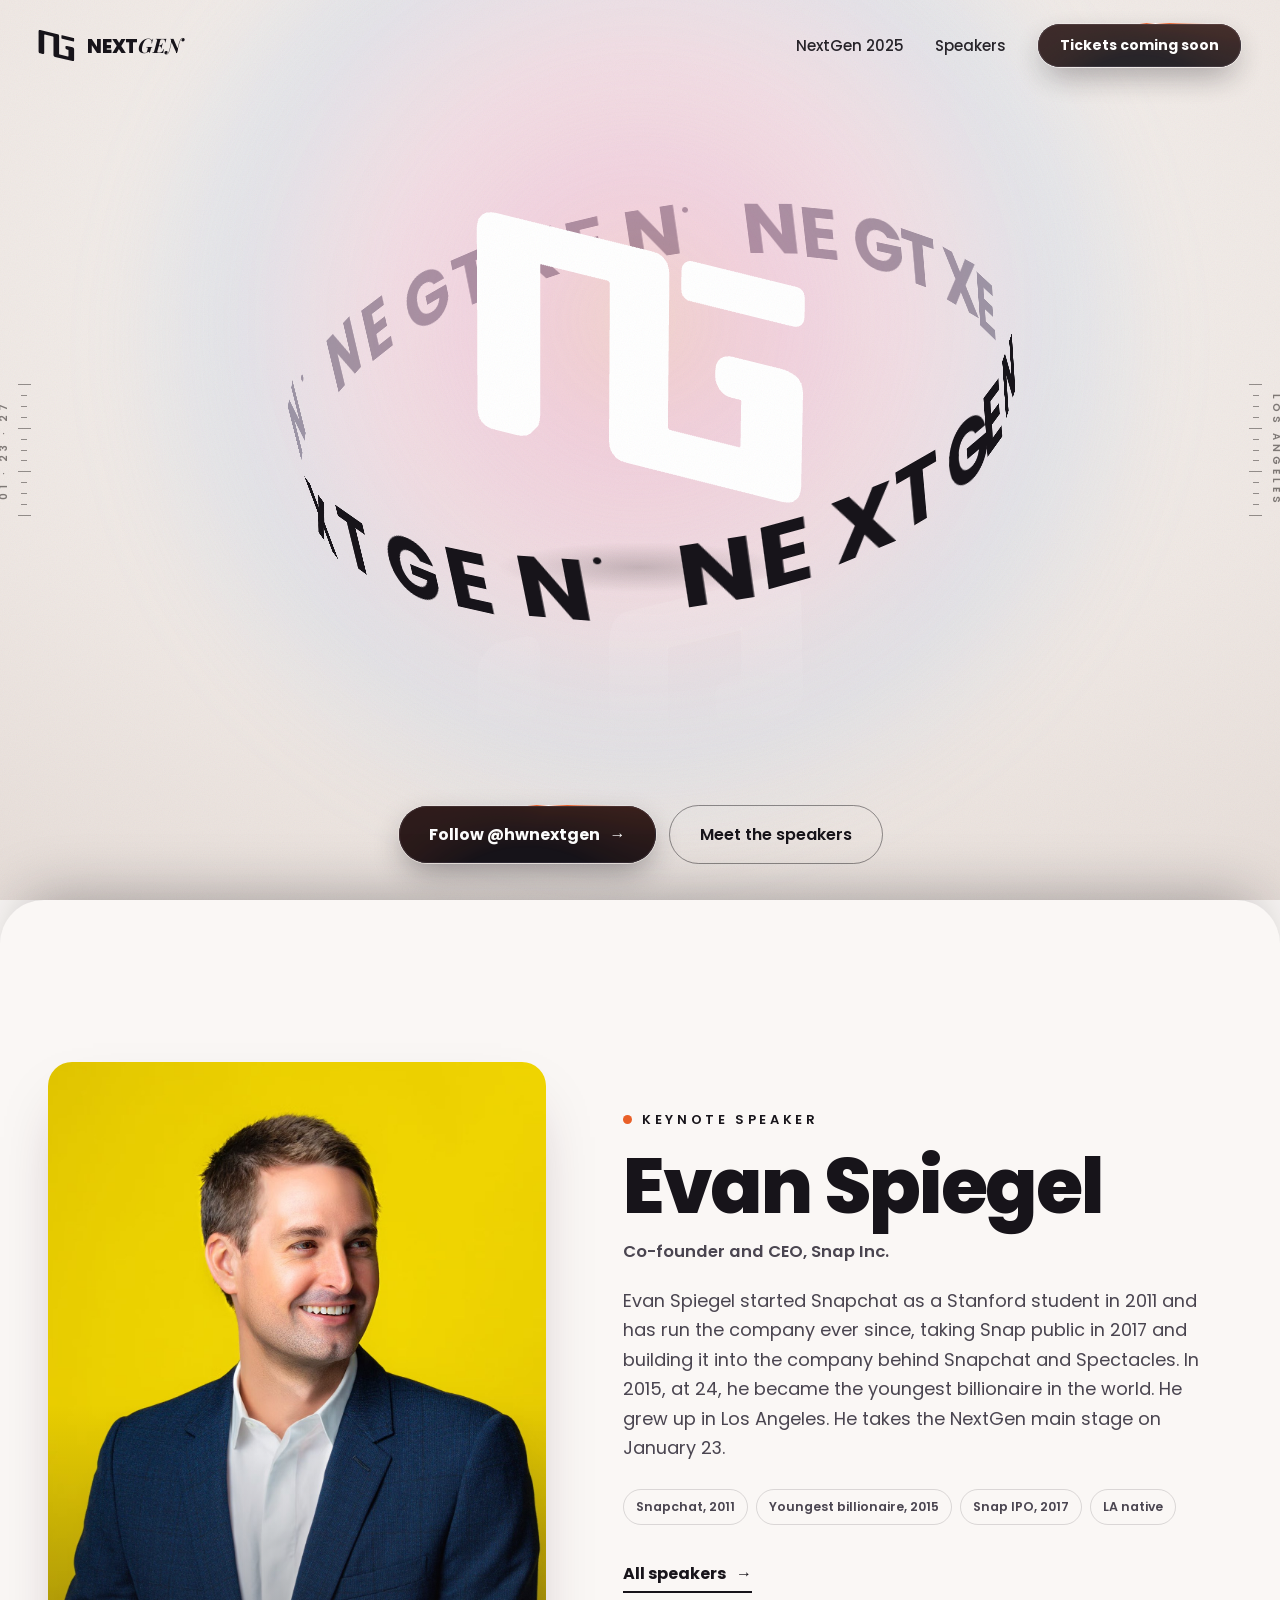
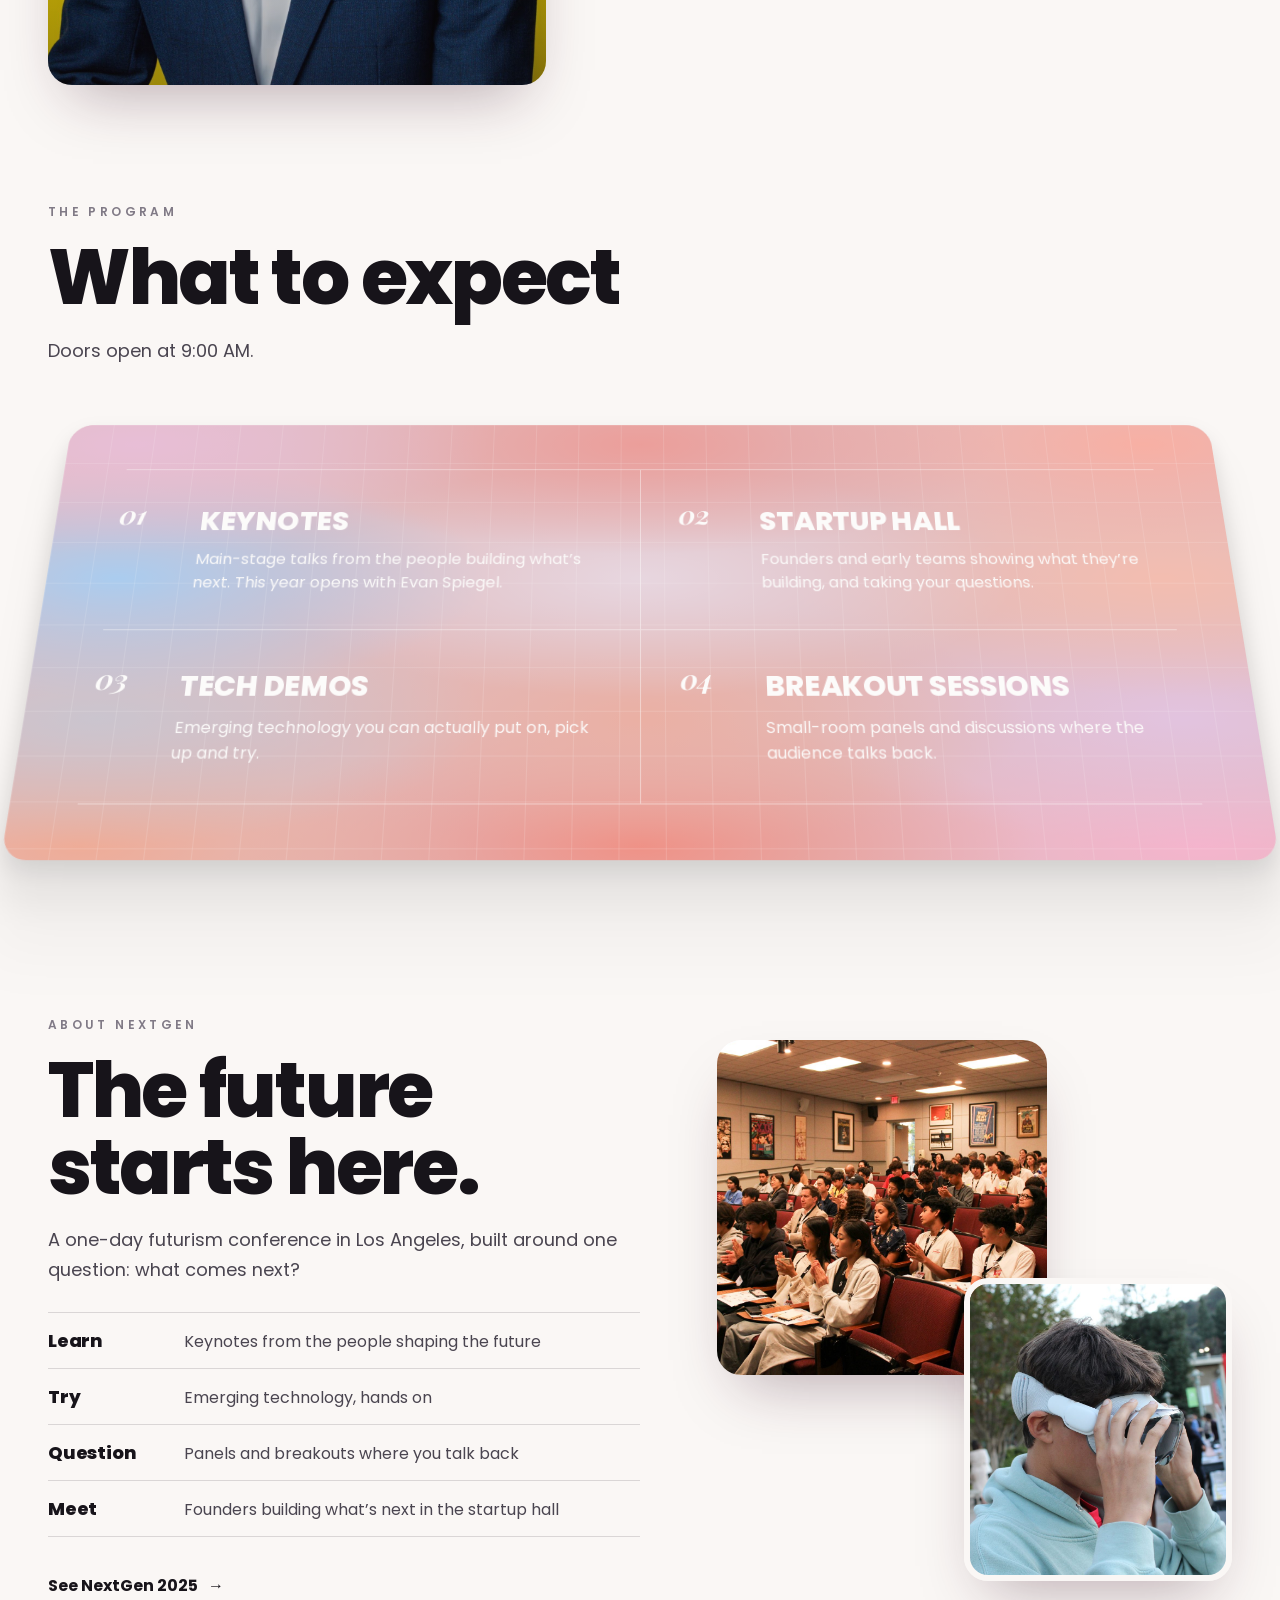
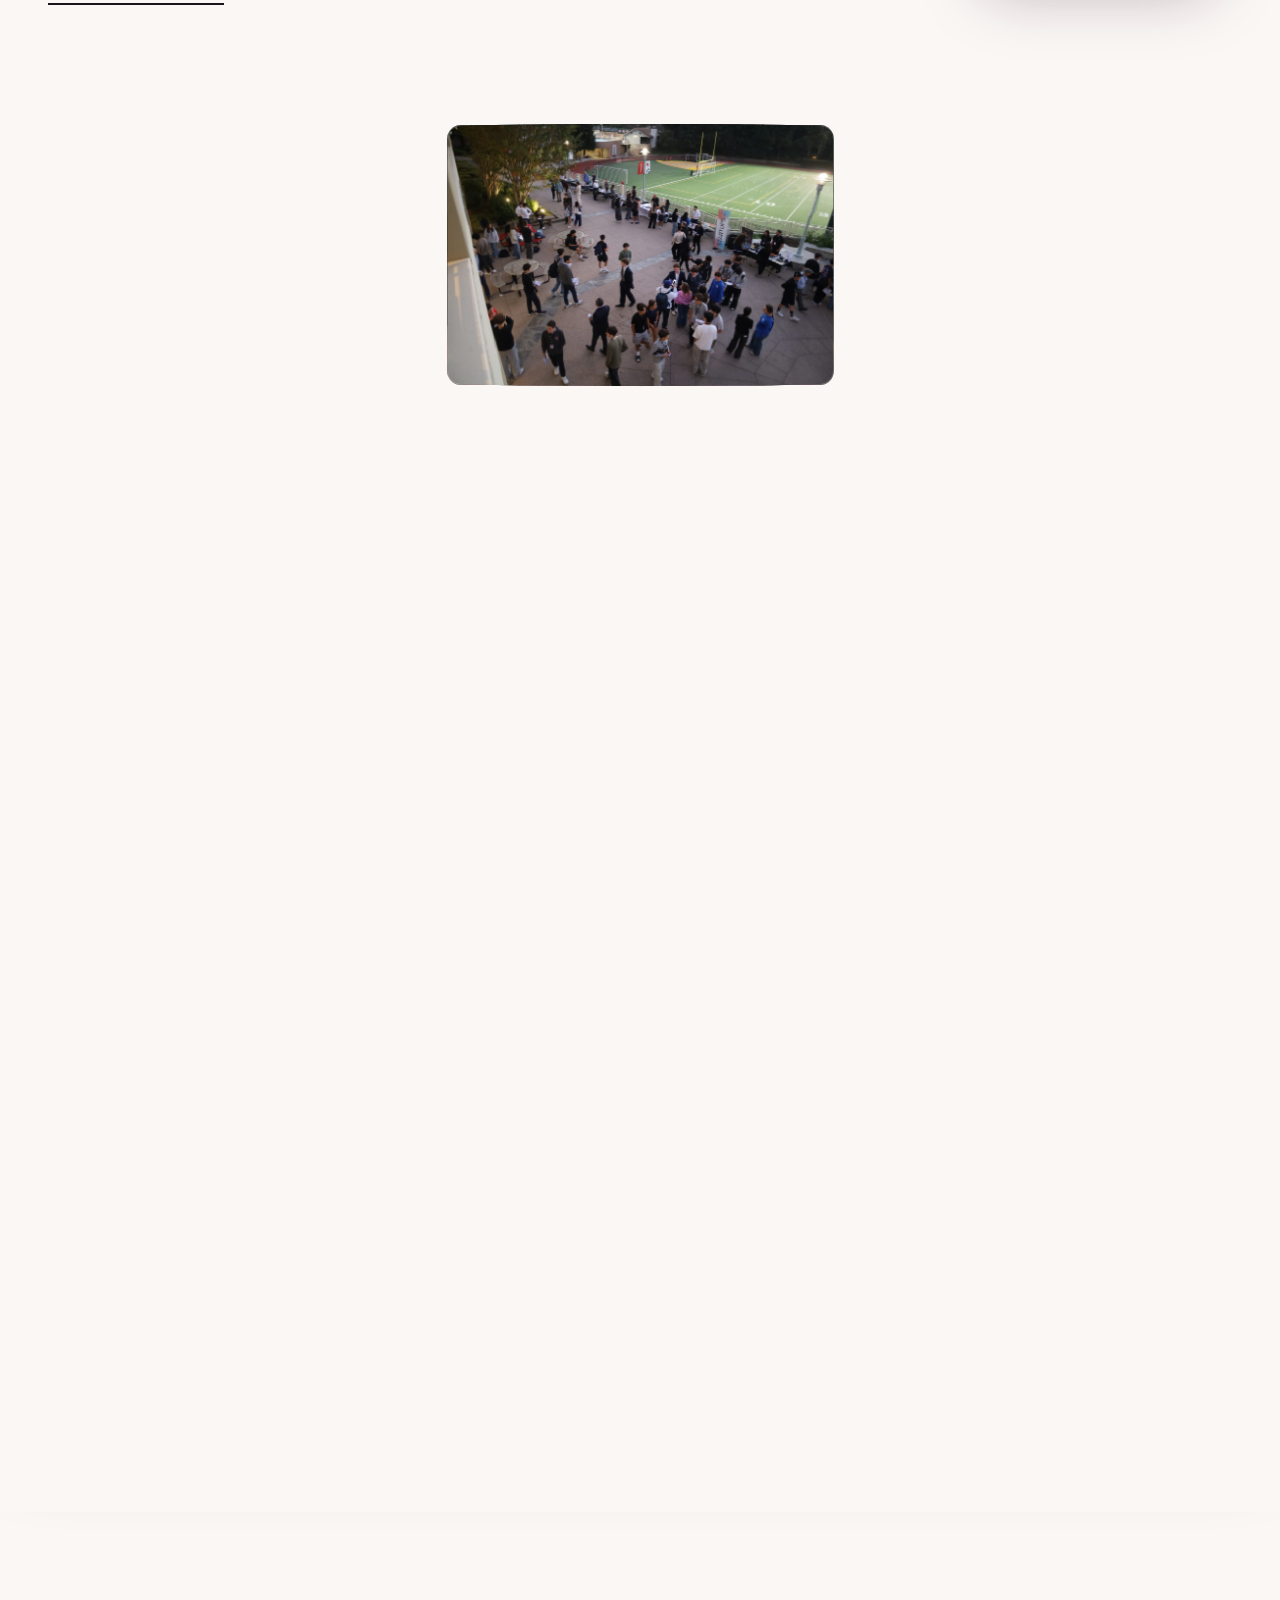
==== index.html @ 4bd988e9 "Publish site 2026-11-04 19:12 Co-Authored-By: Claude Fable 5.1 <noreply@anthropic.com>" ====
<!DOCTYPE html>
<html lang="en">
<head>
<meta charset="UTF-8">
<meta name="viewport" content="width=device-width, initial-scale=1.0, viewport-fit=cover">
<title>NextGen Conference 2027</title>
<meta name="description" content="NextGen is a student-built futurism conference. January 23, 2027 in Los Angeles. Keynotes, panels, breakouts, tech demos and a startup hall.">
<meta name="theme-color" content="#f6f4f2">
<meta property="og:title" content="NextGen Conference · January 23, 2027 · Los Angeles">
<meta property="og:image" content="https://nextgenhw.com/og.jpg">
<meta property="og:url" content="https://nextgenhw.com/">
<meta name="twitter:card" content="summary_large_image">
<meta property="og:description" content="The future starts here. A student-built futurism conference for students and the LA community.">
<link rel="apple-touch-icon" href="apple-touch-icon.png">
<link rel="icon" type="image/png" sizes="512x512" href="favicon.png">
<link rel="icon" href="data:image/svg+xml,%3Csvg xmlns='http://www.w3.org/2000/svg' viewBox='-14 -22 150 150'%3E%3Crect x='-14' y='-14' width='150' height='150' rx='30' fill='%23e95f4a'/%3E%3Cpath fill='%23fff' d='M0.0%204.5%20L0.2%202.9%20L0.6%201.6%20L1.4%200.7%20L2.4%200.1%20L3.8%200.0%20L5.4%200.2%20L64.5%2014.3%20L66.1%2014.9%20L67.5%2015.6%20L68.5%2016.7%20L69.3%2017.9%20L69.7%2019.4%20L69.9%2021.2%20L69.9%2080.7%20L70.0%2081.5%20L70.2%2082.2%20L70.5%2082.8%20L71.0%2083.3%20L71.7%2083.6%20L72.4%2083.9%20L99.3%2090.3%20L100.0%2090.4%20L100.7%2090.3%20L101.2%2090.1%20L101.5%2089.7%20L101.7%2089.1%20L101.8%2088.3%20L101.8%2070.3%20L101.7%2069.5%20L101.5%2068.8%20L101.2%2068.2%20L100.7%2067.7%20L100.0%2067.3%20L99.3%2067.1%20L96.1%2066.3%20L94.7%2065.9%20L93.6%2065.2%20L92.7%2064.3%20L92.0%2063.2%20L91.6%2062.0%20L91.5%2060.5%20L91.5%2058.8%20L91.6%2057.2%20L92.1%2055.9%20L92.8%2055.1%20L93.8%2054.6%20L95.1%2054.4%20L96.7%2054.7%20L115.6%2059.2%20L117.2%2059.7%20L118.6%2060.5%20L119.6%2061.5%20L120.4%2062.8%20L120.8%2064.3%20L121.0%2066.1%20L121.0%20101.7%20L120.8%20103.3%20L120.4%20104.6%20L119.6%20105.5%20L118.6%20106.1%20L117.2%20106.2%20L115.6%20106.0%20L56.1%2091.8%20L54.5%2091.3%20L53.1%2090.5%20L52.1%2089.4%20L51.3%2088.2%20L50.9%2086.7%20L50.7%2084.9%20L50.7%2025.4%20L50.6%2024.6%20L50.4%2023.9%20L50.1%2023.3%20L49.6%2022.8%20L48.9%2022.5%20L48.2%2022.2%20L21.7%2015.9%20L21.0%2015.8%20L20.3%2015.9%20L19.8%2016.1%20L19.5%2016.5%20L19.3%2017.1%20L19.2%2017.9%20L19.2%2077.4%20L19.0%2079.1%20L18.6%2080.4%20L17.8%2081.3%20L16.8%2081.8%20L15.4%2082.0%20L13.8%2081.7%20L5.4%2079.7%20L3.8%2079.2%20L2.4%2078.4%20L1.4%2077.4%20L0.6%2076.1%20L0.2%2074.6%20L0.0%2072.8%20Z%20M77.8%2019.9%20L77.9%2019.2%20L78.1%2018.6%20L78.4%2018.2%20L78.8%2018.0%20L79.4%2017.9%20L80.1%2018.0%20L118.7%2027.2%20L119.4%2027.4%20L120.0%2027.8%20L120.4%2028.2%20L120.7%2028.8%20L120.9%2029.4%20L121.0%2030.2%20L121.0%2037.2%20L120.9%2037.9%20L120.7%2038.4%20L120.4%2038.8%20L120.0%2039.1%20L119.4%2039.1%20L118.7%2039.0%20L80.1%2029.8%20L79.4%2029.6%20L78.8%2029.3%20L78.4%2028.8%20L78.1%2028.3%20L77.9%2027.6%20L77.8%2026.9%20Z'/%3E%3C/svg%3E">
<link rel="preconnect" href="https://fonts.googleapis.com">
<link rel="preconnect" href="https://fonts.gstatic.com" crossorigin>
<link href="https://fonts.googleapis.com/css2?family=Playfair+Display:ital,wght@1,400;1,500;1,700;1,800;1,900&family=Poppins:wght@400;500;600;700;800;900&display=swap" rel="stylesheet">
<style>
  :root {
    --ink: #17141a;
    --ink-2: #4a4550;
    --ink-3: #807a86;
    --paper: #faf7f5;
    --paper-2: #f2ede9;
    --line: rgba(23,20,26,0.14);
    --blue-deep: #2f40e4;
    --blue: #2890d7;
    --blue-soft: #85b3ea;
    --pink: #eb82b6;
    --orange: #e95f27;
    --red: #e93827;
    --sans: 'Poppins', 'Helvetica Neue', Arial, system-ui, sans-serif;
    --serif: 'Playfair Display', 'Didot', 'Bodoni 72', Georgia, serif;
    --mesh:
      radial-gradient(46% 40% at 6% 5%, #d685b7 0%, rgba(214,133,183,0) 68%),
      radial-gradient(46% 40% at 50% 5%, #dd443e 0%, rgba(221,68,62,0) 68%),
      radial-gradient(46% 40% at 94% 5%, #f66751 0%, rgba(246,103,81,0) 68%),
      radial-gradient(46% 40% at 6% 38%, #5aa1e8 0%, rgba(90,161,232,0) 68%),
      radial-gradient(46% 40% at 50% 38%, #d5b5c9 0%, rgba(213,181,201,0) 68%),
      radial-gradient(46% 40% at 94% 38%, #ed8369 0%, rgba(237,131,105,0) 68%),
      radial-gradient(46% 40% at 6% 70%, #9b92a7 0%, rgba(155,146,167,0) 68%),
      radial-gradient(46% 40% at 50% 70%, #db6751 0%, rgba(219,103,81,0) 68%),
      radial-gradient(46% 40% at 94% 70%, #cb8fc9 0%, rgba(203,143,201,0) 68%),
      radial-gradient(46% 40% at 6% 97%, #e36039 0%, rgba(227,96,57,0) 68%),
      radial-gradient(46% 40% at 50% 97%, #e42b17 0%, rgba(228,43,23,0) 68%),
      radial-gradient(46% 40% at 94% 97%, #ef70a4 0%, rgba(239,112,164,0) 68%),
      #c57f89;
    --radius: 24px;
    --shadow: 0 30px 60px -24px rgba(60,20,40,0.35);
    --grad: linear-gradient(100deg, #e93827 0%, #e95f27 22%, #eb82b6 50%, #85b3ea 74%, #2890d7 88%, #2f40e4 100%);
  }
  * { margin: 0; padding: 0; box-sizing: border-box; }
  html { scroll-behavior: smooth; -webkit-text-size-adjust: 100%; }
  body { font-family: var(--sans); color: var(--ink); background: var(--paper); -webkit-font-smoothing: antialiased; overflow-x: hidden; }
  img { display: block; max-width: 100%; }
  a { color: inherit; }
  :focus-visible { outline: 2px solid var(--blue); outline-offset: 3px; border-radius: 4px; }
  .it { font-family: var(--serif); font-style: italic; font-weight: 700; letter-spacing: -0.01em; }
  .wrap { max-width: 1320px; margin: 0 auto; padding: 0 clamp(20px, 4vw, 48px); }
  .eyebrow { font-size: 12px; font-weight: 600; letter-spacing: 0.28em; text-transform: uppercase; color: var(--ink-3); }
  .skip { position: absolute; left: -999px; top: 8px; z-index: 200; background: #fff; padding: 10px 16px; border-radius: 8px; }
  .skip:focus { left: 8px; }

  /* ================= HERO ================= */
  .hero { position: sticky; top: 0; z-index: 0; height: 100vh; height: 100svh; min-height: 620px; overflow: hidden; color: var(--ink); isolation: isolate;
    background: radial-gradient(125% 120% at 50% 28%, #f6f4f2 0%, #efe8e4 46%, #e6ddd8 74%, #d3d5de 100%); }
  .hero::after {
    content: ""; position: absolute; inset: 0; z-index: 60; pointer-events: none; opacity: 0.06; mix-blend-mode: multiply;
    background-image: url("data:image/svg+xml,%3Csvg xmlns='http://www.w3.org/2000/svg' width='160' height='160'%3E%3Cfilter id='n'%3E%3CfeTurbulence type='fractalNoise' baseFrequency='0.85' numOctaves='2' stitchTiles='stitch'/%3E%3C/filter%3E%3Crect width='100%25' height='100%25' filter='url(%23n)'/%3E%3C/svg%3E");
  }

  .nav {
    position: fixed; top: 0; left: 0; right: 0; z-index: 100; color: var(--ink);
    display: flex; align-items: center; justify-content: space-between;
    padding: clamp(16px, 2.6vh, 28px) clamp(20px, 3vw, 44px);
    transition: transform .5s cubic-bezier(.2,.8,.2,1), padding .4s ease, background .4s ease, color .4s ease, box-shadow .4s ease;
  }
  .nav.scrolled { color: var(--ink); background: rgba(250,247,245,0.82); backdrop-filter: blur(16px) saturate(1.2); -webkit-backdrop-filter: blur(16px) saturate(1.2); padding: 11px clamp(20px, 3vw, 44px); box-shadow: 0 1px 0 rgba(23,20,26,0.08), 0 12px 30px -20px rgba(23,20,26,0.35); }
  .nav .pill { font-size: 15px; padding: 13px 24px; background: var(--ink); color: #fff; box-shadow: 0 6px 24px rgba(23,20,26,0.16); }
  .nav.scrolled .pill:not(.cta) { background: var(--ink); color: #fff; box-shadow: none; padding: 10px 18px; font-size: 14px; }
  .nav.scrolled .logo svg { width: 30px; height: 30px; }
  .nav .logo { display: flex; align-items: center; gap: 12px; text-decoration: none; }
  .nav .logo svg { width: 37px; height: 37px; }
  .nav .logo span { font-weight: 800; font-size: 19px; letter-spacing: -0.02em; }   /* Jordan, Oct 30, 2026: letters slightly closer */
  .nav .logo span em { font-family: var(--serif); font-style: italic; font-weight: 700; font-size: 20px; letter-spacing: 0; }
  .nav ul { display: flex; gap: clamp(18px, 2.4vw, 36px); list-style: none; align-items: center; }
  .nav ul a { text-decoration: none; font-size: 15px; font-weight: 500; opacity: 0.92; }
  .nav ul a:hover { opacity: 1; text-decoration: underline; text-underline-offset: 6px; text-decoration-thickness: 1.5px; text-decoration-skip-ink: none; }
  .pill {
    display: inline-flex; align-items: center; gap: 10px; text-decoration: none;
    background: #fff; color: var(--ink); font-weight: 600; font-size: 14px;
    padding: 12px 22px; border-radius: 999px; transition: transform .2s ease, box-shadow .2s ease;
    box-shadow: 0 6px 24px rgba(60,20,30,0.18);
  }
  .pill:hover { transform: translateY(-1px); box-shadow: 0 10px 30px rgba(60,20,30,0.26); }
  .pill .arr { transition: transform .2s ease; }
  .pill:hover .arr { transform: translateX(3px); }
  .pill.dark { background: var(--ink); color: #fff; box-shadow: none; }
  .pill.ghost { background: transparent; color: #fff; border: 1.5px solid rgba(255,255,255,0.8); box-shadow: none; }
  .pill.ghost:hover { background: #fff; color: var(--ink); }
  .hero .pill { font-size: 15px; padding: 13px 24px; }
  .hero .pill { background: var(--ink); color: #fff; box-shadow: 0 6px 24px rgba(23,20,26,0.16); }
  .hero .pill:hover { box-shadow: 0 10px 30px rgba(23,20,26,0.24); }
  .hero .pill.ghost { background: transparent; color: var(--ink); border-color: rgba(23,20,26,0.45); box-shadow: none; }
  .hero .pill.ghost:hover { background: var(--ink); color: #fff; }
  /* primary call to action: one look everywhere, rides along in the sticky nav. Shine ported from the ShinyButton component (conic border, shimmer, breathing glow; animates on hover and focus) */
  @property --gradient-angle { syntax: "<angle>"; initial-value: 0deg; inherits: false; }
  @property --gradient-angle-offset { syntax: "<angle>"; initial-value: 0deg; inherits: false; }
  @property --gradient-percent { syntax: "<percentage>"; initial-value: 5%; inherits: false; }
  @property --gradient-shine { syntax: "<color>"; initial-value: white; inherits: false; }
  .pill.cta {
    --shiny-bg: var(--ink); --shiny-bg-subtle: #2b2731; --shiny-hl: var(--orange); --shiny-hl-subtle: var(--pink);
    --animation: gradient-angle linear infinite; --duration: 3s; --transition: 800ms cubic-bezier(.25,1,.5,1);
    isolation: isolate; position: relative; overflow: hidden; outline-offset: 4px;
    color: #fff; font-size: 16px; font-weight: 700; padding: 16px 30px; border: 1px solid transparent;
    background: linear-gradient(var(--shiny-bg), var(--shiny-bg)) padding-box,
      conic-gradient(from calc(var(--gradient-angle) - var(--gradient-angle-offset)), transparent, var(--shiny-hl) var(--gradient-percent), var(--gradient-shine) calc(var(--gradient-percent) * 2), var(--shiny-hl) calc(var(--gradient-percent) * 3), transparent calc(var(--gradient-percent) * 4)) border-box;
    box-shadow: inset 0 0 0 1px var(--shiny-bg-subtle), 0 12px 32px -8px rgba(23,20,26,0.45);
    transition: var(--transition); transition-property: --gradient-angle-offset, --gradient-percent, --gradient-shine, transform, box-shadow;
  }
  .pill.cta::before, .pill.cta::after { content: ""; pointer-events: none; position: absolute; left: 50%; top: 50%; translate: -50% -50%; z-index: -1; }
  .pill.cta::before { --animation: shimmer linear infinite; width: 100%; aspect-ratio: 1; background: linear-gradient(-50deg, transparent, var(--shiny-hl), transparent); -webkit-mask-image: radial-gradient(circle at bottom, transparent 40%, #000); mask-image: radial-gradient(circle at bottom, transparent 40%, #000); opacity: 0.6; }
  .pill.cta::after { --size: calc(100% + 1rem); width: var(--size); height: var(--size); border-radius: inherit; box-shadow: inset 0 -1ex 2rem 4px var(--shiny-hl); opacity: 0; transition: opacity var(--transition); animation: calc(var(--duration) * 1.5) ctabreathe linear infinite; }
  .pill.cta, .pill.cta::before { animation: var(--animation) var(--duration), var(--animation) calc(var(--duration) / 0.4) reverse paused; animation-composition: add; }
  .pill.cta:is(:hover, :focus-visible) { --gradient-percent: 20%; --gradient-angle-offset: 95deg; --gradient-shine: var(--shiny-hl-subtle); transform: translateY(-2px); box-shadow: inset 0 0 0 1px var(--shiny-bg-subtle), 0 18px 40px -10px rgba(23,20,26,0.5); }
  .pill.cta:is(:hover, :focus-visible), .pill.cta:is(:hover, :focus-visible)::before { animation-play-state: running; }
  .pill.cta:is(:hover, :focus-visible)::after { opacity: 1; }
  .pill.cta:active { translate: 0 1px; }
  @keyframes gradient-angle { to { --gradient-angle: 360deg; } }
  @keyframes shimmer { to { rotate: 360deg; } }
  @keyframes ctabreathe { from, to { scale: 1; } 50% { scale: 1.2; } }
  /* buttons that sit next to each other share one size */
  .hero-cta .pill, .about .links .pill { font-size: 16px; padding: 16px 30px; }
  .pill.ghost { border-width: 1.5px; }
  .nav .pill.cta { font-size: 14px; padding: 11px 22px; white-space: nowrap; }
  .nav.scrolled .pill.cta { font-size: 13px; padding: 10px 18px; }

  .persp { position: absolute; inset: 0; z-index: 10; perspective: 2000px; perspective-origin: 50% 38%; overflow: hidden; pointer-events: none; }
  .persp.front { z-index: 23; }
  .tilt { position: absolute; inset: 0; transform-style: preserve-3d; transform: rotateZ(-9deg) rotateX(-27deg); transform-origin: 50% 38%; }
  .stage { position: absolute; inset: 0; transform-style: preserve-3d; transform-origin: 50% 38%; animation: jorbit 30s linear infinite; will-change: transform; }
  /* ring letters: Poppins Black, flat planes tangent to the ring (no warping). --a is the letter's angle on the ring */
  .glyph {
    position: absolute; left: 50%; top: 38%; width: 0; height: 0; display: grid; place-items: center;
    font-family: var(--sans); font-weight: 700; font-size: 10vh; line-height: 1; color: var(--ink); letter-spacing: 0;
    transform: rotateY(var(--a)) translateZ(var(--r)) rotateY(var(--flip)); backface-visibility: hidden; -webkit-backface-visibility: hidden;
    animation: ghalf 30s linear var(--d) infinite; will-change: opacity;
  }
  .glyph.dot { font-size: 4vh; }
  .persp.back .glyph { color: #9a949e; }
  /* each copy shows its own half of the ring: the front copy while the letter is within 90deg of the camera, the back copy otherwise */
  @keyframes ghalf { 0%, 30% { opacity: 1; visibility: visible; } 30.1%, 69.9% { opacity: 0; visibility: hidden; } 70%, 100% { opacity: 1; visibility: visible; } }
  @keyframes ghalfback { 0%, 19.9% { opacity: 0; visibility: hidden; } 20%, 80% { opacity: 1; visibility: visible; } 80.1%, 100% { opacity: 0; visibility: hidden; } }
  .persp.back .glyph { animation-name: ghalfback; }
  .phrase {
    position: absolute; inset: 0; display: grid; place-items: center;
    font-family: 'Helvetica Neue', Helvetica, Arial, system-ui, sans-serif; font-weight: 900; font-size: 25vh; line-height: 1; letter-spacing: -0.05em;
    white-space: nowrap; color: var(--ink); opacity: 0;
    backface-visibility: hidden; -webkit-backface-visibility: hidden; will-change: opacity;
  }
  .phrase .it { font-weight: 800; letter-spacing: -0.03em; }
  .rise { display: inline-block; will-change: transform; }
  .cond { display: inline-block; transform: scaleX(0.82); transform-origin: center; pointer-events: none; }
  @keyframes jorbit { from { transform: rotateY(0deg); } to { transform: rotateY(-360deg); } }
  @keyframes jfade {
    0% { opacity: 1; visibility: visible; } 8% { opacity: 1; } 16% { opacity: 0; visibility: hidden; }
    84% { opacity: 0; visibility: hidden; } 92% { opacity: 1; visibility: visible; } 100% { opacity: 1; }
  }
  @keyframes jrise {
    0% { transform: translateY(0); } 21% { transform: translateY(0); } 50% { transform: translateY(32vh); }
    78% { transform: translateY(32vh); animation-timing-function: ease-out; } 87% { transform: translateY(0); } 100% { transform: translateY(0); }
  }

  .aura {
    position: absolute; left: 50%; top: 40%; transform: translate(-50%, -50%); z-index: 12; pointer-events: none;
    width: 112vh; height: 112vh; max-width: 120vw; max-height: 120vw; border-radius: 50%;
    background: radial-gradient(circle at 50% 46%, rgba(233,95,39,0.20) 0%, rgba(235,130,182,0.30) 16%, rgba(235,130,182,0.14) 38%, rgba(133,179,234,0.15) 56%, rgba(133,179,234,0) 72%);
    filter: blur(40px); animation: breathe 7s ease-in-out infinite;
  }
  body.aura-orange .aura { width: 81vh; height: 81vh; max-width: 96vw; max-height: 96vw; filter: blur(14px);
    background: radial-gradient(circle at 50% 42%, rgba(238,145,103,0.50) 0%, rgba(233,95,39,0.22) 34%, rgba(133,179,234,0.18) 58%, rgba(133,179,234,0) 70%); }
  body.aura-off .aura { display: none;
  }
  @keyframes breathe { 0%,100% { transform: translate(-50%,-50%) scale(1); opacity: .92; } 50% { transform: translate(-50%,-50%) scale(1.06); opacity: 1; } }
  .hub3 { position: absolute; left: 50%; top: 40%; transform: translate(-50%, -50%); width: min(56vh, 82vw); height: 84vh; z-index: 22; pointer-events: none; }
  .hub3 canvas { width: 100% !important; height: 100% !important; }
  .hub3.flat { display: grid; place-items: center; }
  .hub3.flat svg { width: 62%; height: auto; color: #2c2832; filter: drop-shadow(0 30px 40px rgba(60,20,40,0.35)); }
  .markshadow {
    position: absolute; left: 50%; top: 63vh; transform: translate(-50%, -50%); z-index: 21; pointer-events: none;
    width: 32vh; height: 5.5vh; border-radius: 50%; background: radial-gradient(closest-side, rgba(28,26,25,0.20), rgba(28,26,25,0));
  }
  .buylab {
    position: absolute; left: 50%; top: 58vh; transform: translate(-50%, 0); z-index: 24;
    background: var(--ink); color: #fff; border-radius: 999px; padding: 9px 18px;
    font-size: 11px; font-weight: 700; letter-spacing: 0.24em; pointer-events: none;
    opacity: 0; transition: opacity .25s ease, transform .25s ease;
  }
  body.markhover .buylab { opacity: 1; transform: translate(-50%, -6px); }

  .ruler { position: absolute; top: 50%; transform: translateY(-50%); z-index: 30; display: flex; flex-direction: column; align-items: center; gap: 1.1vh; height: 52vh; justify-content: center; pointer-events: none; }
  .ruler span.t { width: 0.7vh; height: 1px; background: rgba(35,30,28,0.45); }
  .ruler span.T { width: 1.4vh; height: 1px; background: rgba(35,30,28,0.45); }
  .ruler .rlbl { position: absolute; writing-mode: vertical-rl; font-size: 10px; font-weight: 600; letter-spacing: 0.4em; color: rgba(35,30,28,0.55); }

  .hero-foot {
    position: absolute; left: 0; right: 0; bottom: 0; z-index: 40;
    display: grid; grid-template-columns: 1fr; justify-items: center; align-items: end; gap: 24px;
    padding: 0 clamp(20px, 3vw, 44px) clamp(20px, 4vh, 40px);
  }
  .hero-date .kick { font-size: 13px; font-weight: 600; letter-spacing: 0.28em; opacity: 0.9; }
  .hero-date .big { font-weight: 800; font-size: clamp(24px, 2.9vw, 40px); line-height: 1.1; margin-top: 6px; letter-spacing: -0.01em; }
  .hero-date .big .it { font-weight: 700; }
  .hero-cta { display: flex; gap: 12px; justify-content: center; }
  .countdown { justify-self: end; text-align: right; }
  .countdown .nums { display: flex; gap: 18px; justify-content: flex-end; }
  .countdown .n { font-weight: 800; font-size: clamp(24px, 2.6vw, 37px); line-height: 1; font-variant-numeric: tabular-nums; }
  .countdown .l { font-size: 11px; font-weight: 600; letter-spacing: 0.24em; opacity: 0.85; margin-top: 6px; }

  @keyframes mq { from { transform: translateX(0); } to { transform: translateX(-50%); } }

  /* ================= SECTIONS ================= */
  /* the page is a sheet that slides up over the pinned hero (mirror of the curtain footer) */
  main { position: relative; z-index: 2; background: var(--paper); border-radius: clamp(24px, 4vw, 44px) clamp(24px, 4vw, 44px) 0 0; box-shadow: 0 -24px 60px -24px rgba(23,20,26,0.35); }
  .curtain { z-index: 2; }
  section.block { padding: clamp(80px, 11vw, 140px) 0; }
  .h2 { font-weight: 800; font-size: clamp(40px, 6vw, 84px); line-height: 1; letter-spacing: -0.03em; }
  .h2 .it { font-weight: 700; letter-spacing: -0.02em; }
  .lead { font-size: clamp(17px, 1.4vw, 20px); line-height: 1.65; color: var(--ink-2); max-width: 56ch; }
  /* one section header everywhere: numbered eyebrow, headline with one italic word, lead of at most two lines */
  .shead { margin-bottom: clamp(36px, 5vw, 60px); max-width: 62ch; }
  .eyebrow i { font-family: var(--serif); font-style: italic; font-weight: 700; font-size: 15px; letter-spacing: 0; text-transform: none; color: var(--ink); margin-right: 14px; }
  .shead .h2 { margin-top: 18px; }
  .shead .lead { margin-top: 20px; }
  .shead.light, .shead.light .eyebrow, .shead.light .eyebrow i, .shead.light .lead { color: #fff; }
  .shead.light .eyebrow, .shead.light .lead { opacity: 0.9; }
  /* venue headline: NextGen measurably larger (venue rule), the venue in the serif accent so it stays the focus */
  .venue .shead { max-width: none; }   /* the 62ch cap would wrap the venue line */
  .vh2 { line-height: 1.04; }
  .vh2 .ng { font-size: 1.18em; }
  .vh2 .it { font-size: 1em; font-weight: 700; letter-spacing: -0.015em; }
  .fstage .eyebrow i { color: #fff; }
  /* every section ends with one of these */
  .more { display: inline-flex; align-items: center; gap: 10px; margin-top: 36px; font-weight: 700; font-size: 16px; color: var(--ink); text-decoration: none; border-bottom: 2px solid var(--ink); padding-bottom: 5px; }
  .more .arr { transition: transform .2s ease; }
  .more:hover .arr { transform: translateX(5px); }
  .more.light { color: #fff; border-color: rgba(255,255,255,0.7); }
  .reveal { opacity: 0; transform: translateY(24px); transition: opacity .8s ease, transform .8s cubic-bezier(.2,.7,.2,1); }
  .reveal.in { opacity: 1; transform: none; }

  /* about */
  .about { display: grid; grid-template-columns: 1.15fr 1fr; gap: clamp(40px, 6vw, 96px); align-items: center; }
  .points { list-style: none; border-top: 1px solid var(--line); }
  .points li { display: grid; grid-template-columns: 120px 1fr; gap: 16px; align-items: baseline; padding: 14px 0; border-bottom: 1px solid var(--line); }
  .points b { font-weight: 800; font-size: 18px; letter-spacing: -0.01em; }
  .points span { color: var(--ink-2); font-size: 16px; line-height: 1.45; }
  .collage { position: relative; aspect-ratio: 1 / 1.05; }
  .collage .ph { position: absolute; overflow: hidden; border-radius: var(--radius); box-shadow: var(--shadow); }
  .collage .ph img { width: 100%; height: 100%; object-fit: cover; }
  .collage .a img { object-position: 50% 40%; }
  .collage .b img { object-position: 50% 30%; }
  .collage .a { left: 0; top: 0; width: 64%; height: 62%; }
  .collage .b { right: 0; bottom: 0; width: 52%; height: 56%; border: 6px solid var(--paper); }
  /* program */
  .tilt-wrap { perspective: 1200px; }
  .program { position: relative; color: #fff; border-radius: var(--radius); overflow: hidden; isolation: isolate; padding: clamp(28px, 4vw, 64px) clamp(24px, 5vw, 72px); box-shadow: var(--shadow);
    transform-origin: 50% 0; transform: rotateX(18deg) scale(0.96); opacity: 0.5; will-change: transform, opacity;
    box-shadow: 0 9px 20px rgba(0,0,0,0.18), 0 37px 37px rgba(0,0,0,0.12), 0 84px 50px rgba(0,0,0,0.06); }
  .program .bgm { position: absolute; inset: 0; z-index: -2; background: var(--mesh); }
  .program::before {
    content: ""; position: absolute; inset: 0; z-index: -1; opacity: 0.5;
    background-image: linear-gradient(rgba(255,255,255,0.28) 1px, transparent 1px), linear-gradient(90deg, rgba(255,255,255,0.28) 1px, transparent 1px);
    background-size: 44px 44px;
  }
  .items { display: grid; grid-template-columns: repeat(2, 1fr); gap: 0; border-top: 1px solid rgba(255,255,255,0.45); }
  .item { padding: clamp(24px, 3vw, 36px) 0; border-bottom: 1px solid rgba(255,255,255,0.45); display: grid; grid-template-columns: 70px 1fr; gap: 12px; }
  .item:nth-child(odd) { padding-right: clamp(20px, 3vw, 40px); }
  .item:nth-child(even) { padding-left: clamp(20px, 3vw, 40px); border-left: 1px solid rgba(255,255,255,0.45); }
  .item .num { font-family: var(--serif); font-style: italic; font-weight: 700; font-size: 28px; line-height: 1; }
  .item h3 { font-weight: 800; font-size: clamp(22px, 2.2vw, 30px); letter-spacing: -0.01em; text-transform: uppercase; }
  .item p { margin-top: 8px; font-size: 16px; line-height: 1.55; opacity: 0.95; }

  /* keynote */
  .keynote { display: grid; grid-template-columns: 0.9fr 1.1fr; gap: clamp(32px, 6vw, 96px); align-items: center; }
  .kwrap { perspective: 1400px; }
  .kphoto { position: relative; border-radius: var(--radius); overflow: hidden; aspect-ratio: 4 / 5; box-shadow: var(--shadow); isolation: isolate;
    transform: rotateX(var(--rx, 0deg)) rotateY(var(--ry, 0deg)) translateY(var(--py, 0px)); transition: transform .6s cubic-bezier(.2,.8,.2,1), box-shadow .5s ease; will-change: transform; }
  .kphoto.live { transition: transform .35s cubic-bezier(.2,.8,.2,1), box-shadow .5s ease; box-shadow: 0 60px 100px -36px rgba(60,20,40,0.55); }
  .kphoto img { width: 100%; height: 100%; object-fit: cover; object-position: 50% 20%; transform: scale(1.04) translate(var(--ix, 0px), var(--iy, 0px)); transition: transform .6s cubic-bezier(.2,.8,.2,1); }
  .kphoto.live img { transition: transform .45s cubic-bezier(.2,.8,.2,1); }
  .kphoto::after { content: ""; position: absolute; inset: 0; pointer-events: none; opacity: 0; transition: opacity .4s ease, background-position .35s ease;
    background: radial-gradient(420px circle at var(--gx, 50%) var(--gy, 50%), rgba(255,255,255,0.28), rgba(255,255,255,0) 60%); }
  .kphoto.live::after { opacity: 1; }
  .kphoto::before { content: ""; position: absolute; inset: 0; z-index: 1; pointer-events: none; background: linear-gradient(to top, rgba(23,20,26,0.35), rgba(23,20,26,0) 45%); }
  .kfacts { margin-top: 26px; display: flex; gap: 8px; flex-wrap: nowrap; }
  .kfacts span { font-size: 12.5px; font-weight: 600; padding: 8px 12px; white-space: nowrap; border-radius: 999px; border: 1.5px solid var(--line); color: var(--ink-2); transition: color .25s ease, border-color .25s ease, transform .25s ease; }
  .kfacts span:hover { color: var(--ink); border-color: var(--ink); transform: translateY(-2px); }
  .kphoto .ktag { position: absolute; z-index: 2; left: 18px; top: 18px; background: var(--mesh); color: #fff; font-size: 11px; font-weight: 700; letter-spacing: 0.26em; text-transform: uppercase; padding: 10px 16px; border-radius: 999px; }
  /* keynote label: badge on the photo plus the eyebrow directly above the name (was floating over the photo column) */
  .klab { display: flex; align-items: center; gap: 10px; margin-bottom: 18px; color: var(--ink); font-size: 13px; }
  .klab::before { content: ""; width: 9px; height: 9px; border-radius: 50%; background: var(--orange); }
  .krole { margin-top: 14px; font-size: clamp(16px, 1.3vw, 19px); font-weight: 600; color: var(--ink-2); }
  .note { margin-top: 28px; font-size: 15px; color: var(--ink-2); }

  /* photo reel: vanilla port of the 21st.dev TiltedGridHero (tiles sliced into facets of a cylinder; see second script) */
  .reel { position: relative; overflow: hidden; container-type: size; height: clamp(260px, 25vw, 480px); margin-top: clamp(56px, 7vw, 96px);
    -webkit-mask-image: linear-gradient(90deg, transparent 5%, #000 22%, #000 78%, transparent 95%); mask-image: linear-gradient(90deg, transparent 5%, #000 22%, #000 78%, transparent 95%); }
  .reel-band { position: absolute; inset: 0; pointer-events: none; opacity: 0; transition: opacity .5s ease; }
  .reel-tile { position: absolute; transform-style: preserve-3d; }
  .reel-strip { position: absolute; top: 0; overflow: hidden; background: var(--paper-2); }
  .reel-strip.first { border-radius: 14px 0 0 14px; }
  .reel-strip.last { border-radius: 0 14px 14px 0; }
  .reel-strip img { position: absolute; top: 0; max-width: none; object-fit: cover; display: block; }
  .reel:hover .reel-tile { animation-play-state: paused; }

  /* venue */
  .venue { position: relative; overflow: hidden; color: #fff; background: var(--mesh); isolation: isolate; }
  .venue .ghost {
    position: absolute; inset: 0; z-index: -1; display: grid; place-items: center; pointer-events: none;
    font-weight: 900; font-size: clamp(120px, 24vw, 360px); letter-spacing: -0.05em; color: rgba(255,255,255,0.14); white-space: nowrap;
  }
  .venue .inner { display: grid; grid-template-columns: 1.45fr 1fr; gap: clamp(32px, 5vw, 80px); align-items: center; }
  .venue .details { position: relative; background: rgba(255,255,255,0.14); border: 1px solid rgba(255,255,255,0.4); backdrop-filter: blur(10px); -webkit-backdrop-filter: blur(10px); border-radius: var(--radius); padding: clamp(24px, 3vw, 36px); box-shadow: var(--shadow); }
  .venue .details dl { display: grid; grid-template-columns: auto 1fr; gap: 14px 22px; font-size: 16px; }
  .venue .details dt { font-size: 12px; font-weight: 600; letter-spacing: 0.24em; opacity: 0.85; padding-top: 3px; }
  .venue .details dd { font-weight: 500; line-height: 1.45; }
  .venue .details .pill { margin-top: 26px; }

  /* faq */
  .faqlist { max-width: 900px; }
  .faq details { border-top: 1px solid var(--line); }
  .faq details:last-child { border-bottom: 1px solid var(--line); }
  .faq summary { list-style: none; cursor: pointer; display: flex; justify-content: space-between; align-items: center; gap: 24px; padding: 26px 0; font-weight: 600; font-size: clamp(18px, 1.6vw, 22px); }
  .faq summary::-webkit-details-marker { display: none; }
  .faq summary .pm { flex: none; width: 34px; height: 34px; border-radius: 50%; border: 1.5px solid var(--line); display: grid; place-items: center; font-size: 20px; font-weight: 400; transition: transform .25s ease, background .25s ease, color .25s ease; }
  .faq details[open] summary .pm { transform: rotate(45deg); background: var(--ink); color: #fff; border-color: var(--ink); }
  .faq details p { padding: 0 60px 28px 0; font-size: 17px; line-height: 1.65; color: var(--ink-2); }

  /* curtain stage (tickets + footer) */
  .curtain { position: relative; height: 100vh; height: 100svh; clip-path: polygon(0 0, 100% 0, 100% 100%, 0 100%); }
  .fstage { position: fixed; left: 0; bottom: 0; width: 100%; height: 100vh; height: 100svh; z-index: 0; overflow: hidden; color: #fff; isolation: isolate;
    display: flex; flex-direction: column; justify-content: space-between; }
  .fstage .bgm { position: absolute; inset: -10%; z-index: -3; background: var(--mesh); filter: blur(10px); }
  .fstage .grid { position: absolute; inset: 0; z-index: -2; pointer-events: none; opacity: 0.35;
    background-image: linear-gradient(rgba(255,255,255,0.35) 1px, transparent 1px), linear-gradient(90deg, rgba(255,255,255,0.35) 1px, transparent 1px); background-size: 60px 60px;
    -webkit-mask-image: linear-gradient(to bottom, transparent, #000 30%, #000 70%, transparent); mask-image: linear-gradient(to bottom, transparent, #000 30%, #000 70%, transparent); }
  .fstage .rep { position: absolute; inset: 0; z-index: -1; display: flex; flex-direction: column; justify-content: center; align-items: center; pointer-events: none; will-change: transform, opacity; }
  .fstage .rep span { font-weight: 900; font-size: clamp(60px, 11vw, 170px); line-height: 0.92; letter-spacing: -0.03em; color: transparent; -webkit-text-stroke: 1.5px rgba(255,255,255,0.16); white-space: nowrap; }
  .fstage .strip { position: relative; z-index: 2; margin-top: 100px; /* clears the fixed nav bar */ transform: rotate(-2deg) scale(1.08); border-top: 1px solid rgba(255,255,255,0.35); border-bottom: 1px solid rgba(255,255,255,0.35); background: rgba(255,255,255,0.12); overflow: hidden; padding: 12px 0; }
  @media (min-width: 641px) { .fstage .strip { backdrop-filter: blur(10px); -webkit-backdrop-filter: blur(10px); } }   /* desktop only: iOS Safari drops the marquee text whenever the strip declares a backdrop blur, even one overridden to none in a phone media query (Oct 31) */
  .fstage .strip .mqt { display: flex; width: max-content; animation: mq 40s linear infinite; font-size: 12px; font-weight: 700; letter-spacing: 0.3em; text-transform: uppercase; }
  .fstage .strip .mqt span { padding: 0 1.6em; }
  .fstage .strip .mqt i { font-style: normal; opacity: 0.6; }
  .fstage .mid { position: relative; z-index: 2; text-align: center; padding: 0 clamp(20px, 4vw, 48px) 9vh; flex: 1; display: flex; flex-direction: column; justify-content: center; align-items: center; }
  .fstage .h2 { font-size: clamp(48px, 9vw, 140px); }
  .fstage .lead { color: rgba(255,255,255,0.92); margin: 20px auto 0; text-align: center; }
  .fstage .btns { margin-top: 44px; display: flex; gap: 18px; justify-content: center; flex-wrap: wrap; }
  .fstage .btns .pill { font-size: clamp(18px, 1.6vw, 24px); padding: clamp(18px, 1.6vw, 26px) clamp(34px, 3vw, 52px); }
  .fstage .links { margin-top: 22px; display: flex; gap: 10px; justify-content: center; flex-wrap: wrap; }
  .glass { display: inline-flex; align-items: center; gap: 8px; text-decoration: none; color: #fff; font-weight: 600; font-size: 13px; padding: 10px 18px; border-radius: 999px;
    background: linear-gradient(145deg, rgba(255,255,255,0.18), rgba(255,255,255,0.06)); border: 1px solid rgba(255,255,255,0.35); backdrop-filter: blur(16px); -webkit-backdrop-filter: blur(16px);
    box-shadow: 0 10px 30px -10px rgba(60,20,40,0.35), inset 0 1px 1px rgba(255,255,255,0.35); transition: background .4s ease, border-color .4s ease, box-shadow .4s ease; }
  .glass:hover { background: linear-gradient(145deg, rgba(255,255,255,0.3), rgba(255,255,255,0.1)); border-color: rgba(255,255,255,0.6); box-shadow: 0 20px 40px -10px rgba(60,20,40,0.45), inset 0 1px 1px rgba(255,255,255,0.5); }
  .fstage .disc { position: relative; z-index: 2; margin: 0 auto 18px; padding: 0 clamp(20px, 3vw, 44px); max-width: 78ch; text-align: center; font-size: 14px; font-weight: 500; line-height: 1.6; color: rgba(255,255,255,0.9); }
  .fstage .bottom { position: relative; z-index: 2; display: grid; grid-template-columns: 1fr auto 1fr; align-items: center; gap: 16px; padding: 0 clamp(20px, 3vw, 44px) clamp(18px, 3vh, 32px); font-size: 11px; font-weight: 600; letter-spacing: 0.22em; text-transform: uppercase; color: rgba(255,255,255,0.85); }
  .fstage .bottom > :first-child { justify-self: start; }
  .fstage .bottom .badge { justify-self: center; }
  .fstage .bottom .totop { justify-self: end; }
  .fstage .bottom .glass { font-size: 11px; letter-spacing: 0.18em; text-transform: uppercase; }
  .fstage .bottom .glass b { font-weight: 800; letter-spacing: 0; text-transform: none; font-size: 13px; }
  .totop { width: 44px; height: 44px; padding: 0; justify-content: center; cursor: pointer; font-family: inherit; }
  .totop svg { width: 18px; height: 18px; transition: transform .3s ease; }
  .totop:hover svg { transform: translateY(-3px); }
  .fstage .in { opacity: 0; transform: translateY(50px); will-change: transform, opacity; }

  /* responsive */
  @media (max-width: 960px) {
    .nav ul li.hm { display: none; }
    .hero-foot { grid-template-columns: 1fr; text-align: center; gap: 16px; }
    .countdown { justify-self: center; text-align: center; }
    .countdown .nums { justify-content: center; }
    .hero-date { text-align: center; }
    .about, .faq, .venue .inner, .keynote { grid-template-columns: 1fr; }
    .kfacts { flex-wrap: wrap; }
    .kphoto { max-width: 440px; }
    footer .top { grid-template-columns: 1fr 1fr; }
    .ruler { display: none; }
  }
  @media (max-width: 640px) {
    .nav ul li.hs { display: none; }
    .nav .pill.cta { font-size: 13px; padding: 10px 16px; }
    .glyph { font-size: 5.6vh; top: 40%; }
    .glyph.dot { font-size: 2.6vh; }
    .aura { animation: none; filter: blur(18px); width: 110vw; height: 110vw; max-width: none; max-height: none; }   /* phones: a 112vh blur(40px) layer re-blurred every frame by the breathe animation was the main jank */
    .glyph { will-change: transform, opacity; }
    .hub3 { width: 70vw; height: 62vh; }   /* phones: the mark's on-screen size follows the canvas HEIGHT (vertical fov); 84vh swallowed the ring */
    .tilt { transform: rotateZ(-8deg) rotateX(-26deg); transform-origin: 50% 40%; }   /* phones were nearly flat (-12deg) and read as a band through the mark (Oct 31) */
    .persp { perspective-origin: 50% 40%; }
    .stage { transform-origin: 50% 40%; }
    .hero-cta .pill.ghost { display: none; }
    .reel { height: 230px; margin-top: 40px; }
    section.block { padding: 64px 0; }   /* phones: 80px top and bottom stacked into 160px of cream between sections (iPhone check, Oct 30) */
    .items { grid-template-columns: 1fr; }
    .item:nth-child(even) { padding-left: 0; border-left: 0; }
    .item:nth-child(odd) { padding-right: 0; }
    .faq details p { padding-right: 0; }
    .fstage .bottom { grid-template-columns: 1fr; justify-items: center; text-align: center; gap: 12px; }
    .fstage .bottom > :first-child, .fstage .bottom .badge, .fstage .bottom .totop { justify-self: center; }
    .fstage .strip { margin-top: 72px; background: rgba(255,255,255,0.16); }   /* phones: sits just under the nav, clear of the headline */
    .fstage .strip .mqt { font-size: 11px; }
  }
  @media (prefers-reduced-motion: reduce) {
    .aura, .fstage .strip .mqt { animation: none !important; }
    .stage { animation: none !important; }
    .stage, .glyph { animation: none !important; }
    .phrase:first-child { opacity: 1 !important; }
    .rise { animation: none !important; }
    .reveal { opacity: 1; transform: none; transition: none; }
    .pill.cta, .pill.cta::before, .pill.cta::after { animation: none !important; }
    html { scroll-behavior: auto; }
  }
</style>
</head>
<body>
<a class="skip" href="#about">Skip to content</a>

<nav class="nav" id="nav" aria-label="Primary">
    <a class="logo" href="nextgen-site.html" aria-label="NextGen home">
      <svg viewBox="-2 -2 126 110" aria-hidden="true"><path fill="currentColor" d="M0.0 4.5 L0.2 2.9 L0.6 1.6 L1.4 0.7 L2.4 0.1 L3.8 0.0 L5.4 0.2 L64.5 14.3 L66.1 14.9 L67.5 15.6 L68.5 16.7 L69.3 17.9 L69.7 19.4 L69.9 21.2 L69.9 80.7 L70.0 81.5 L70.2 82.2 L70.5 82.8 L71.0 83.3 L71.7 83.6 L72.4 83.9 L99.3 90.3 L100.0 90.4 L100.7 90.3 L101.2 90.1 L101.5 89.7 L101.7 89.1 L101.8 88.3 L101.8 70.3 L101.7 69.5 L101.5 68.8 L101.2 68.2 L100.7 67.7 L100.0 67.3 L99.3 67.1 L96.1 66.3 L94.7 65.9 L93.6 65.2 L92.7 64.3 L92.0 63.2 L91.6 62.0 L91.5 60.5 L91.5 58.8 L91.6 57.2 L92.1 55.9 L92.8 55.1 L93.8 54.6 L95.1 54.4 L96.7 54.7 L115.6 59.2 L117.2 59.7 L118.6 60.5 L119.6 61.5 L120.4 62.8 L120.8 64.3 L121.0 66.1 L121.0 101.7 L120.8 103.3 L120.4 104.6 L119.6 105.5 L118.6 106.1 L117.2 106.2 L115.6 106.0 L56.1 91.8 L54.5 91.3 L53.1 90.5 L52.1 89.4 L51.3 88.2 L50.9 86.7 L50.7 84.9 L50.7 25.4 L50.6 24.6 L50.4 23.9 L50.1 23.3 L49.6 22.8 L48.9 22.5 L48.2 22.2 L21.7 15.9 L21.0 15.8 L20.3 15.9 L19.8 16.1 L19.5 16.5 L19.3 17.1 L19.2 17.9 L19.2 77.4 L19.0 79.1 L18.6 80.4 L17.8 81.3 L16.8 81.8 L15.4 82.0 L13.8 81.7 L5.4 79.7 L3.8 79.2 L2.4 78.4 L1.4 77.4 L0.6 76.1 L0.2 74.6 L0.0 72.8 Z M77.8 19.9 L77.9 19.2 L78.1 18.6 L78.4 18.2 L78.8 18.0 L79.4 17.9 L80.1 18.0 L118.7 27.2 L119.4 27.4 L120.0 27.8 L120.4 28.2 L120.7 28.8 L120.9 29.4 L121.0 30.2 L121.0 37.2 L120.9 37.9 L120.7 38.4 L120.4 38.8 L120.0 39.1 L119.4 39.1 L118.7 39.0 L80.1 29.8 L79.4 29.6 L78.8 29.3 L78.4 28.8 L78.1 28.3 L77.9 27.6 L77.8 26.9 Z"/></svg>
      <span>NEXT<em>GEN</em></span>
    </a>
    <ul>
      <li class="hm"><a href="about.html">NextGen 2025</a></li>
      <li class="hs"><a href="speakers.html">Speakers</a></li>
      <li><a class="pill cta" href="#tickets" data-tickets>Tickets coming soon</a></li>
    </ul>
</nav>

<!-- ================= HERO ================= -->
<section class="hero" id="top" aria-label="NextGen Conference, January 23, 2027">
  <div class="aura" aria-hidden="true"></div>
  <div class="persp back" aria-hidden="true"><div class="tilt"><div class="stage ring" data-flip="180deg"></div></div></div>
  <div class="persp front" aria-hidden="true"><div class="tilt"><div class="stage ring" data-flip="0deg"></div></div></div>
  <div class="ruler" style="left:18px" aria-hidden="true"><span class="rlbl" style="left:-22px; transform:rotate(180deg)">01 &middot; 23 &middot; 27</span></div>
  <div class="ruler" style="right:18px" aria-hidden="true"><span class="rlbl" style="right:-22px">LOS ANGELES</span></div>
  <div class="markshadow" aria-hidden="true"></div>
  <div class="buylab" aria-hidden="true">TICKETS COMING SOON</div>
  <div class="hub3" id="hub3" aria-hidden="true"></div>

  <h1 style="position:absolute;width:1px;height:1px;overflow:hidden;clip:rect(0 0 0 0)">NextGen Conference, January 23, 2027, Los Angeles</h1>

  <div class="hero-foot">
    <div class="hero-cta">
      <a class="pill cta" href="https://instagram.com/hwnextgen" target="_blank" rel="noopener">Follow @hwnextgen <span class="arr">&rarr;</span></a>
      <a class="pill ghost" href="speakers.html">Meet the speakers</a>
    </div>
  </div>
</section>

<main>
<!-- ================= 01 KEYNOTE ================= -->
<section class="block" id="keynote">
  <div class="wrap">
    <div class="keynote">
      <div class="kwrap reveal"><div class="kphoto" id="kphoto" data-tilt>
      <img src="assets/photos/evan-spiegel.jpg?v=5" alt="Evan Spiegel" loading="lazy">
    </div></div>
      <div class="reveal">
        <div class="eyebrow klab">Keynote speaker</div>
        <h2 class="h2">Evan Spiegel</h2>
        <div class="krole">Co-founder and CEO, Snap Inc.</div>
        <p class="lead" style="margin-top:22px">Evan Spiegel started Snapchat as a Stanford student in 2011 and has run the company ever since, taking Snap public in 2017 and building it into the company behind Snapchat and Spectacles. In 2015, at 24, he became the youngest billionaire in the world. He grew up in Los Angeles. He takes the NextGen main stage on January 23.</p>
        <div class="kfacts"><span>Snapchat, 2011</span><span>Youngest billionaire, 2015</span><span>Snap IPO, 2017</span><span>LA native</span></div>
        <a class="more" href="speakers.html">All speakers <span class="arr">&rarr;</span></a>
      </div>
    </div>
  </div>
</section>

<!-- ================= 02 PROGRAM ================= -->
<section class="block" id="program" style="padding-top:0">
  <div class="wrap">
    <div class="shead reveal">
      <div class="eyebrow">The program</div>
      <h2 class="h2" style="white-space:nowrap">What to expect</h2>
      <p class="lead">Doors open at 9:00 AM.</p>
    </div>
    <div class="tilt-wrap"><div class="program" id="program-card">
      <div class="bgm" aria-hidden="true"></div>
      <div class="items">
        <div class="item"><span class="num">01</span><div><h3>Keynotes</h3><p>Main-stage talks from the people building what&rsquo;s next. This year opens with Evan Spiegel.</p></div></div>
        <div class="item"><span class="num">02</span><div><h3>Startup Hall</h3><p>Founders and early teams showing what they&rsquo;re building, and taking your questions.</p></div></div>
        <div class="item"><span class="num">03</span><div><h3>Tech Demos</h3><p>Emerging technology you can actually put on, pick up and try.</p></div></div>
        <div class="item"><span class="num">04</span><div><h3>Breakout Sessions</h3><p>Small-room panels and discussions where the audience talks back.</p></div></div>
      </div>
    </div></div>
  </div>
</section>

<!-- ================= 03 ABOUT + LAST YEAR ================= -->
<section class="block" id="about" style="padding-top:0">
  <div class="wrap">
    <div class="about">
      <div class="reveal">
        <div class="shead" style="margin-bottom:28px">
          <div class="eyebrow">About NextGen</div>
          <h2 class="h2">The future starts here.</h2>
          <p class="lead">A one-day futurism conference in Los Angeles, built around one question: what comes next?</p>
        </div>
        <ul class="points">
          <li><b>Learn</b><span>Keynotes from the people shaping the future</span></li>
          <li><b>Try</b><span>Emerging technology, hands on</span></li>
          <li><b>Question</b><span>Panels and breakouts where you talk back</span></li>
          <li><b>Meet</b><span>Founders building what&rsquo;s next in the startup hall</span></li>
        </ul>
        <a class="more" href="about.html">See NextGen 2025 <span class="arr">&rarr;</span></a>
      </div>
    <div class="collage reveal">
      <div class="ph a"><img src="assets/photos/auditorium.jpg" alt="A full auditorium at NextGen 2025" loading="lazy"></div>
      <div class="ph b"><img src="assets/photos/vr.jpg" alt="A student trying a VR headset at NextGen" loading="lazy"></div>
    </div>
    </div>
  </div>
  <div class="reel" id="reel" aria-label="Photos from NextGen 2025" role="img"></div>
</section>

<!-- ================= 05 FAQ ================= -->
<section class="block" id="faq">
  <div class="wrap">
    <div class="shead reveal">
      <div class="eyebrow">FAQ</div>
      <h2 class="h2">Good questions</h2>
    </div>
    <div class="faq faqlist reveal">
      <details><summary>What is NextGen?<span class="pm">+</span></summary><p>NextGen is a one-day futurism conference in Los Angeles: keynotes, panels, hands-on tech demos and a startup hall, built around one question: what comes next? NextGen 2025 brought together more than 325 people.</p></details>
      <details><summary>Who is it for?<span class="pm">+</span></summary><p>Students and members of the broader Los Angeles community who are curious about where technology is headed. No background required, just curiosity.</p></details>
      <details><summary>When and where is NextGen?<span class="pm">+</span></summary><p>Saturday, January 23, 2027 in Los Angeles. Venue details are announced soon. Doors open at 9:00 AM.</p></details>
      <details><summary>What is the attire?<span class="pm">+</span></summary><p>Business casual. You&rsquo;ll be moving between the main stage, breakout rooms and the demo floor, so comfortable shoes are a good idea.</p></details>
      <details><summary>What will the day look like?<span class="pm">+</span></summary><p>Doors open at 9:00 AM. The day opens on the main stage with the keynote, then splits into panels and breakout sessions where the audience does the questioning. Between sessions, tech demos put emerging hardware in your hands, and the startup hall is open all day to meet founders building what&rsquo;s next.</p></details>
    </div>
    <a class="more reveal" href="#tickets" data-tickets>Tickets coming soon</a>
  </div>
</section>
</main>

<!-- ================= TICKETS + FOOTER (curtain reveal: the stage is fixed, the page lifts off it) ================= -->
<div class="curtain" id="tickets">
  <footer class="fstage" id="fstage" aria-label="Tickets and footer">
    <div class="bgm" aria-hidden="true"></div>
    <div class="grid" aria-hidden="true"></div>

    <div class="strip" aria-hidden="true"><div class="mqt" id="stage-mq"></div></div>

    <div class="mid">
      <h2 class="h2 in">See you in <span class="it">January.</span></h2>
      <div class="btns in">
        <a class="pill cta" href="#tickets" data-tickets id="ticket-btn">Tickets coming soon</a>
        <a class="pill ghost" href="https://instagram.com/hwnextgen" target="_blank" rel="noopener">Follow @hwnextgen</a>
      </div>
    </div>

    <p class="disc">NextGen is an independent event organized by HW Venture.</p>
    <div class="bottom">
      <span>&copy; 2027 NextGen Conference &middot; nextgenhw.com</span>
      <span class="glass badge" style="cursor:default">Run by <b>HW Venture</b></span>
      <button class="glass totop" type="button" id="totop" aria-label="Back to top"><svg viewBox="0 0 24 24" fill="none" stroke="currentColor" stroke-width="2" stroke-linecap="round" stroke-linejoin="round" aria-hidden="true"><path d="M5 10l7-7 7 7M12 3v18"/></svg></button>
    </div>
  </footer>
</div>

<script src="assets/vendor/three.min.js"></script>
<script>
(function () {
  // ===== SITE CONFIG: paste the ticketing link here (Eventbrite, Luma, etc.) =====
  var TICKET_URL = '';
  if (TICKET_URL) {
    document.querySelectorAll('[data-tickets]').forEach(function (a) {
      a.href = TICKET_URL; a.target = '_blank'; a.rel = 'noopener';
      a.innerHTML = 'Buy tickets <span class="arr">&rarr;</span>';   // label is "Tickets coming soon" until the link exists
    });
    var bl = document.querySelector('.buylab'); if (bl) bl.textContent = 'GET TICKETS';
  }

  // ---- countdown ----
  var doors = new Date('2027-01-23T09:00:00-08:00');
  function pad(n, w) { n = String(n); while (n.length < w) n = '0' + n; return n; }
  function tick() {
    var ms = Math.max(0, doors - new Date());
    var d = Math.floor(ms / 86400000), h = Math.floor(ms / 3600000) % 24, m = Math.floor(ms / 60000) % 60;
    ['cd-d', 'cd-h', 'cd-m'].forEach(function (id, i) { var el = document.getElementById(id); if (el) el.textContent = pad([d, h, m][i], 2); });
    var cdd = document.getElementById('cta-days'); if (cdd) cdd.textContent = d;
  }
  tick(); setInterval(tick, 30000);

  // ---- scroll reveal ----
  var revs = document.querySelectorAll('.reveal');
  if ('IntersectionObserver' in window) {
    var io = new IntersectionObserver(function (es) {
      es.forEach(function (e) { if (e.isIntersecting) { e.target.classList.add('in'); io.unobserve(e.target); } });
    }, { threshold: 0.12, rootMargin: '0px 0px -40px 0px' });
    revs.forEach(function (r) { io.observe(r); });
  } else revs.forEach(function (r) { r.classList.add('in'); });

  // ---- word orbit ----
  // ---- letter ring (wrap logo) ----
  var MOBILE = window.matchMedia('(max-width: 640px)').matches, LOOP = 30;
  // Four NEXTGENs on desktop: letters 11.25deg apart and a 22.5deg word gap (the dot in its middle), so the gap between
  // words is twice a letter step and reads as a word space. Phones keep three copies on the smaller ring.
  var COPIES = MOBILE ? 3 : 4, LSTEP = MOBILE ? 14 : 11.25, ARC = 360 / COPIES;
  var RING = 'NEXTGEN\u00b7'.repeat(COPIES), N = RING.length;
  var RING_R = MOBILE ? '40vw' : '40vh';   // phones: size the ring by width so the side letters stay on screen
  document.addEventListener('keydown', function (e) {   // g: cycle the glow for comparison
    if (e.key !== 'g' && e.key !== 'G') return;
    var b = document.body, states = ['', 'aura-orange', 'aura-off'], cur = states.findIndex(function (c) { return c && b.classList.contains(c); });
    b.classList.remove('aura-orange', 'aura-off'); var next = states[(cur + 1) % 3]; if (next) b.classList.add(next);
  });
  document.querySelectorAll('.stage.ring').forEach(function (st) {
    var flip = st.getAttribute('data-flip'), front = flip === '0deg';
    for (var i = 0; i < N; i++) {
      var k = i % 8, a = Math.floor(i / 8) * ARC + (k < 7 ? k * LSTEP : 6 * LSTEP + (ARC - 6 * LSTEP) / 2), el = document.createElement('span');
      el.className = 'glyph' + (RING[i] === '\u00b7' ? ' dot' : '');
      el.textContent = RING[i];
      el.style.setProperty('--a', a.toFixed(2) + 'deg');
      el.style.setProperty('--r', RING_R);
      el.style.setProperty('--flip', flip);
      el.style.setProperty('--d', ((a / 360 - 1) * LOOP).toFixed(3) + 's');   // phase-lock the half-ring fade to the letter's angle
      var cosA = Math.cos(a * Math.PI / 180);                                 // static fallback (reduced motion): show the right half
      el.style.opacity = (front ? cosA > 0 : cosA <= 0) ? 1 : 0;
      st.appendChild(el);
    }
  });

  // ---- rulers ----
  document.querySelectorAll('.ruler').forEach(function (r) {
    for (var k = 0; k < 13; k++) {
      var s = document.createElement('span'); s.className = k % 4 === 0 ? 'T' : 't'; r.appendChild(s);
    }
  });

  var reduced = window.matchMedia('(prefers-reduced-motion: reduce)').matches;
  var heroVisible = true;

  // ---- 3D mark ----
  var hub = document.getElementById('hub3');
  function flatMark() {   // no three.js or no WebGL: show the flat mark so the hero is never empty
    var svg = document.querySelector('.nav .logo svg').cloneNode(true); svg.removeAttribute('aria-hidden'); hub.appendChild(svg); hub.classList.add('flat');
  }
  if (!window.THREE) { flatMark(); return; }
  var renderer;
  try { renderer = new THREE.WebGLRenderer({ alpha: true, antialias: true }); } catch (e) { flatMark(); return; }
  renderer.setPixelRatio(Math.min(window.devicePixelRatio, window.matchMedia('(max-width: 640px)').matches ? 1.25 : 1.4));   // phones render fewer pixels (Oct 31)
  hub.appendChild(renderer.domElement);
  var scene = new THREE.Scene();
  var camera = new THREE.PerspectiveCamera(49, 1, 0.1, 100);
  camera.position.set(0, 0, 6);
  camera.zoom = 1.1; // Jordan: the hero read better one browser zoom step in

  // environment painted in the brand gradient so the pearl metal reflects it
  var envScene = new THREE.Scene();
  var ENV_VERT = 'varying vec3 vP; void main(){ vP = normalize(position); gl_Position = projectionMatrix * modelViewMatrix * vec4(position, 1.0); }';
  var ENV_FRAG = [
    'precision highp float;', 'varying vec3 vP;',
    'void main(){',
    '  vec3 d = normalize(vP); float u = d.y * 0.5 + 0.5;',
    '  vec3 col = mix(vec3(0.24, 0.38, 0.55), vec3(0.94, 0.93, 0.92), smoothstep(0.10, 0.55, u));',
    '  col = mix(col, vec3(0.91, 0.37, 0.15), smoothstep(0.60, 0.95, u) * 0.9);',
    '  float band = exp(-pow((d.x * 0.9 + d.y * 0.5 - 0.15) * 3.4, 2.0));',
    '  col += band * 0.45;',
    '  gl_FragColor = vec4(col, 1.0);',
    '}'
  ].join('\n');
  envScene.add(new THREE.Mesh(new THREE.SphereGeometry(50, 32, 32), new THREE.ShaderMaterial({ vertexShader: ENV_VERT, fragmentShader: ENV_FRAG, side: THREE.BackSide })));
  var pmrem = new THREE.PMREMGenerator(renderer);
  var envMap = pmrem.fromScene(envScene, 0.06).texture;

  scene.add(new THREE.AmbientLight(0xffffff, 0.4));
  var key = new THREE.DirectionalLight(0xfff0e4, 0.9); key.position.set(2.5, 3, 4); scene.add(key);
  var fill = new THREE.DirectionalLight(0x85b3ea, 0.5); fill.position.set(-3, -1, 3); scene.add(fill);

  // outline polygons from tools/logo-geometry.py (parametric, sheared grid; y up, width 121)
  var SHAPES = [[[0.0, 101.7], [0.2, 103.3], [0.6, 104.6], [1.4, 105.5], [2.4, 106.1], [3.8, 106.2], [5.4, 106.0], [64.5, 91.9], [66.1, 91.4], [67.5, 90.6], [68.5, 89.5], [69.3, 88.3], [69.7, 86.8], [69.9, 85.0], [69.9, 25.5], [70.0, 24.7], [70.2, 24.0], [70.5, 23.4], [71.0, 22.9], [71.7, 22.6], [72.4, 22.3], [99.3, 15.9], [100.0, 15.8], [100.7, 15.9], [101.2, 16.1], [101.5, 16.5], [101.7, 17.1], [101.8, 17.9], [101.8, 35.9], [101.7, 36.7], [101.5, 37.4], [101.2, 38.0], [100.7, 38.5], [100.0, 38.9], [99.3, 39.1], [96.1, 39.9], [94.7, 40.3], [93.6, 41.0], [92.7, 41.9], [92.0, 43.0], [91.6, 44.2], [91.5, 45.7], [91.5, 47.5], [91.6, 49.0], [92.1, 50.3], [92.8, 51.1], [93.8, 51.6], [95.1, 51.8], [96.7, 51.5], [115.6, 47.0], [117.2, 46.5], [118.6, 45.7], [119.6, 44.7], [120.4, 43.4], [120.8, 41.9], [121.0, 40.1], [121.0, 4.5], [120.8, 2.9], [120.4, 1.6], [119.6, 0.7], [118.6, 0.1], [117.2, 0.0], [115.6, 0.2], [56.1, 14.4], [54.5, 14.9], [53.1, 15.7], [52.1, 16.8], [51.3, 18.0], [50.9, 19.5], [50.7, 21.3], [50.7, 80.8], [50.6, 81.6], [50.4, 82.3], [50.1, 82.9], [49.6, 83.4], [48.9, 83.7], [48.2, 84.0], [21.7, 90.3], [21.0, 90.4], [20.3, 90.3], [19.8, 90.1], [19.5, 89.7], [19.3, 89.1], [19.2, 88.3], [19.2, 28.8], [19.0, 27.1], [18.6, 25.8], [17.8, 24.9], [16.8, 24.4], [15.4, 24.3], [13.8, 24.5], [5.4, 26.5], [3.8, 27.0], [2.4, 27.8], [1.4, 28.8], [0.6, 30.1], [0.2, 31.6], [0.0, 33.4]], [[77.8, 86.3], [77.9, 87.1], [78.1, 87.6], [78.4, 88.0], [78.8, 88.2], [79.4, 88.3], [80.1, 88.2], [118.7, 79.0], [119.4, 78.8], [120.0, 78.4], [120.4, 78.0], [120.7, 77.4], [120.9, 76.8], [121.0, 76.0], [121.0, 69.0], [120.9, 68.3], [120.7, 67.8], [120.4, 67.4], [120.0, 67.2], [119.4, 67.1], [118.7, 67.2], [80.1, 76.4], [79.4, 76.6], [78.8, 77.0], [78.4, 77.4], [78.1, 77.9], [77.9, 78.6], [77.8, 79.3]]];
  var markMat = new THREE.MeshStandardMaterial({ color: 0x2c2832, metalness: 0.55, roughness: 0.5, envMap: envMap, envMapIntensity: 0.9, emissive: 0xe95f27, emissiveIntensity: 0 });
  var group = new THREE.Group();
  SHAPES.forEach(function (pts) {
    var sh = new THREE.Shape();
    sh.moveTo(pts[0][0], pts[0][1]);
    for (var i = 1; i < pts.length; i++) sh.lineTo(pts[i][0], pts[i][1]);
    sh.closePath();
    var g = new THREE.ExtrudeGeometry(sh, { depth: 12, bevelEnabled: true, bevelThickness: 2.0, bevelSize: 1.6, bevelSegments: 3, curveSegments: 4 });
    g.translate(-60.5, -53.1, -6);
    group.add(new THREE.Mesh(g, markMat));
  });
  group.scale.setScalar(0.017);
  scene.add(group);

  var reflMat = markMat.clone();
  reflMat.transparent = true; reflMat.opacity = 0.16; reflMat.envMapIntensity = 0.7;
  reflMat.onBeforeCompile = function (shader) {
    shader.vertexShader = shader.vertexShader
      .replace('#include <common>', 'varying float vWY;\n#include <common>')
      .replace('#include <worldpos_vertex>', '#include <worldpos_vertex>\n  vWY = worldPosition.y;');
    shader.fragmentShader = shader.fragmentShader
      .replace('#include <common>', 'varying float vWY;\n#include <common>')
      .replace('#include <dithering_fragment>', '#include <dithering_fragment>\n  gl_FragColor.a *= clamp((vWY + 2.55) / 1.2, 0.0, 1.0);');
  };
  var refl = new THREE.Group();
  group.children.forEach(function (m) { refl.add(new THREE.Mesh(m.geometry, reflMat)); });
  refl.scale.set(0.017, -0.017, 0.017);
  scene.add(refl);

  function resize() {
    var w = hub.clientWidth, h = hub.clientHeight;
    renderer.setSize(w, h, false); camera.aspect = w / h; camera.updateProjectionMatrix();
  }
  window.addEventListener('resize', resize); resize();

  var tiltX = 0, tiltY = 0, hovering = false, hoverAmt = 0;
  var ray = new THREE.Raycaster(), ndc = new THREE.Vector2();
  window.addEventListener('pointermove', function (e) {
    tiltY = (e.clientX / window.innerWidth - 0.5) * 0.46;   // pointer steers the mark: up to ~13deg each way
    tiltX = (e.clientY / window.innerHeight - 0.5) * 0.22;
    var rect = renderer.domElement.getBoundingClientRect();
    if (heroVisible && e.clientY < sheet.getBoundingClientRect().top && e.clientX >= rect.left && e.clientX <= rect.right && e.clientY >= rect.top && e.clientY <= rect.bottom) {
      ndc.set(((e.clientX - rect.left) / rect.width) * 2 - 1, -((e.clientY - rect.top) / rect.height) * 2 + 1);
      ray.setFromCamera(ndc, camera);
      hovering = ray.intersectObjects(group.children).length > 0;
    } else hovering = false;
    document.body.classList.toggle('markhover', hovering);
    document.body.style.cursor = hovering ? 'pointer' : '';
  });
  window.addEventListener('click', function () {
    if (!hovering) return;
    if (TICKET_URL) window.open(TICKET_URL, '_blank', 'noopener');
    else document.getElementById('tickets').scrollIntoView({ behavior: 'smooth' });
  });

  var sheet = document.querySelector('main');
  function heroCheck() { heroVisible = sheet.getBoundingClientRect().top > 0; }
  window.addEventListener('scroll', heroCheck, { passive: true }); heroCheck();
  var clock = new THREE.Clock(), painted = false;
  function loop() {
    requestAnimationFrame(loop);
    if (painted && (!heroVisible || document.hidden)) return;
    painted = true;
    var t = clock.getElapsedTime();
    // calm idle drift (a few degrees, slow) plus pointer steering; the team found the old 29deg sway too much
    var IDLE = reduced ? 0 : 1;
    if (!reduced) {
      group.rotation.y += ((Math.sin(t * 0.22) * 0.09 * IDLE + tiltY) - group.rotation.y) * 0.05;
      group.rotation.x += ((0.10 + Math.sin(t * 0.17) * 0.03 * IDLE + tiltX) - group.rotation.x) * 0.05;
      group.rotation.z = Math.sin(t * 0.2) * 0.012 * IDLE;
    }
    group.position.y = Math.sin(t * 0.45) * 0.03 * IDLE;
    hoverAmt += ((hovering ? 1 : 0) - hoverAmt) * 0.09;
    markMat.emissiveIntensity = hoverAmt * 0.4;
    markMat.envMapIntensity = 0.9 + hoverAmt * 0.5;
    group.position.y += hoverAmt * 0.16;
    group.scale.setScalar(0.017 * (1 + hoverAmt * 0.05));
    refl.scale.set(group.scale.x, -group.scale.y, group.scale.z);
    refl.rotation.set(-group.rotation.x, group.rotation.y, -group.rotation.z);
    refl.position.y = -2.35 - group.position.y;
    renderer.render(scene, camera);
  }
  loop();
})();
</script>
<script>
(function () {
  var reduced = window.matchMedia('(prefers-reduced-motion: reduce)').matches;
  var vh = window.innerHeight;
  window.addEventListener('resize', function () { vh = window.innerHeight; });
  function clamp(x) { return x < 0 ? 0 : x > 1 ? 1 : x; }
  function ease(x) { return 1 - Math.pow(1 - x, 3); }

  // ---- stage marquee ----
  var smq = document.getElementById('stage-mq'), su = '';
  for (var i = 0; i < 3; i++) su += '<span>Explore</span><i>&#10022;</i><span>Discover</span><i>&#10022;</i><span>Innovate</span><i>&#10022;</i><span>Empower</span><i>&#10022;</i><span>Imagine</span><i>&#10022;</i><span>January 23, 2027</span><i>&#10022;</i><span>Los Angeles, CA</span><i>&#10022;</i>';
  smq.innerHTML = su + su;

  // ---- scroll-driven: program card tilt + curtain reveal ----
  var card = document.getElementById('program-card');
  var curtain = document.getElementById('tickets');
  var ins = document.querySelectorAll('.fstage .in');
  var ticking = false;
  function update() {
    ticking = false;
    if (card) {
      var r = card.getBoundingClientRect();
      var p = reduced ? 1 : ease(clamp((vh - r.top) / (vh * 0.85)));
      card.style.transform = 'rotateX(' + (18 * (1 - p)).toFixed(2) + 'deg) scale(' + (0.96 + 0.04 * p).toFixed(4) + ')';
      card.style.opacity = (0.5 + 0.5 * p).toFixed(3);
    }
    var kp = document.getElementById('kphoto');
    if (kp && !reduced) {
      var kr = kp.getBoundingClientRect();
      var kpp = clamp((vh - kr.top) / (vh + kr.height));          // 0 entering, 1 leaving
      kp.style.setProperty('--py', ((0.5 - kpp) * 44).toFixed(1) + 'px');   // drifts up as you scroll past
    }
    if (curtain) {
      var c = curtain.getBoundingClientRect();
      var q = clamp((vh - c.top) / vh);               // 0: stage just appearing, 1: fully revealed
      if (reduced) q = 1;
      for (var k = 0; k < ins.length; k++) {
        var t = ease(clamp((q - 0.35 - k * 0.07) / 0.45));
        ins[k].style.opacity = t.toFixed(3);
        ins[k].style.transform = 'translateY(' + (50 * (1 - t)).toFixed(1) + 'px)';
      }
    }
  }
  function onScroll() { if (!ticking) { ticking = true; requestAnimationFrame(update); } }
  window.addEventListener('scroll', onScroll, { passive: true });
  window.addEventListener('resize', onScroll);
  update();

  // ---- venue card: 3D tilt + glare on hover ----
  if (!reduced && window.matchMedia('(hover: hover) and (pointer: fine)').matches) {
    document.querySelectorAll('[data-tilt]').forEach(function (vc) {
      vc.addEventListener('pointermove', function (e) {
        var r = vc.getBoundingClientRect();
        var x = (e.clientX - r.left) / r.width, y = (e.clientY - r.top) / r.height;
        vc.classList.add('live');
        vc.style.setProperty('--ry', ((x - 0.5) * 8).toFixed(2) + 'deg');
        vc.style.setProperty('--rx', ((0.5 - y) * 6).toFixed(2) + 'deg');
        vc.style.setProperty('--gx', (x * 100).toFixed(1) + '%');
        vc.style.setProperty('--gy', (y * 100).toFixed(1) + '%');
        vc.style.setProperty('--ix', ((0.5 - x) * 5).toFixed(1) + 'px');   // a hint of parallax, not a slide
        vc.style.setProperty('--iy', ((0.5 - y) * 4).toFixed(1) + 'px');
      });
      vc.addEventListener('pointerleave', function () {
        vc.classList.remove('live');
        ['--rx', '--ry'].forEach(function (k) { vc.style.setProperty(k, '0deg'); });
        ['--ix', '--iy'].forEach(function (k) { vc.style.setProperty(k, '0px'); });
      });
    });
  }

  // ---- sticky nav: frosted bar once you leave the top ----
  var nav = document.getElementById('nav'), navTick = false;
  function navUpdate() {
    navTick = false;
    var y = window.scrollY;
    nav.classList.toggle('scrolled', y > 40);
  }
  window.addEventListener('scroll', function () { if (!navTick) { navTick = true; requestAnimationFrame(navUpdate); } }, { passive: true });
  navUpdate();

  // ---- photo reel: port of the TiltedGridHero component (21st.dev), same maths, no React ----
  (function () {
    var host = document.getElementById('reel'); if (!host || !('ResizeObserver' in window)) return;
    var IMAGES = ['quad', 'stage', 'backdrop', 'demo', 'speaker', 'checkin', 'vr2', 'panel', 'lunch', 'talk', 'table', 'stagewide'].map(function (n) { return 'assets/photos/' + n + '.jpg'; });
    // Flipped from the component: the cylinder's axis is in FRONT of the screen, so the row bends AWAY from the viewer
    // (a curved screen seen from the front, ends receding) instead of toward them. Jordan: the original direction looked wrong.
    // phones: let a tile take 74% of the width, otherwise the 50% cap leaves 134px tiles floating in a 230px reel (iPhone check, Oct 30)
    var SLICES = 16, CAMERA = 1.3, MAX_WIDTH = window.matchMedia('(max-width: 640px)').matches ? 74 : 50;
    var speed = 4, tileHeight = 82, aspect = 1.5, gap = 7, axis = 50, curve = 62;   // small tiles, gentle bend: big tiles on a tight curve warped (Jordan, Oct 12)
    var bend = Math.min(85, Math.max(5, curve)) * Math.PI / 180;
    // radius (share of width) that puts the frame's edge `b` radians round the arc for a row that recedes:
    // r*sin(b)*CAMERA / (CAMERA + 1 - cos(b)) = width/2
    function arc(b) { return (CAMERA + 1 - Math.cos(b)) / (2 * CAMERA * Math.sin(b)); }
    var r = 100 * arc(bend), radius = (+r.toFixed(3)) + 'cqw';
    function u(n) { return 'calc(' + (+n.toFixed(4)) + ' * min(' + tileHeight + 'cqh, ' + (+(MAX_WIDTH / aspect).toFixed(4)) + 'cqw))'; }
    function turn(deg) { return 'translateZ(-' + radius + ') rotateY(' + (+deg.toFixed(4)) + 'deg) translateZ(' + radius + ')'; }
    function measure(width, height) {
      var h = Math.min(tileHeight / 100 * height, (MAX_WIDTH / 100 * width) / aspect), rad = width * arc(bend);
      if (!(h > 0) || !(rad > 0)) return { columns: 2, sweep: 0, unit: 0, limit: 0 };
      var deg = function (x) { return x * 180 / Math.PI; };
      var unit = deg(h / rad), pitch = (aspect + gap / 100) * unit;
      // hide point: the row recedes, so angles compress toward the centre; walk the arc until the tile's inner edge
      // projects past 94% of the half-width (inside the fully transparent part of the mask), instead of guessing
      var half = 0.5 / arc(bend), target = 0.94 * half, halfTile = (aspect * (h / rad)) / 2;
      function projX(th) { return Math.sin(th) * CAMERA / (CAMERA + 1 - Math.cos(th)); }
      var th = bend; while (th < Math.PI * 0.85 && projX(th - halfTile) < target) th += 0.005;
      var limit = deg(th);
      var columns = Math.min(60, Math.max(2, Math.ceil(2 * limit / pitch)));
      var sweep = +((columns * pitch) / 2).toFixed(4);
      return { columns: columns, sweep: sweep, unit: +unit.toFixed(4), limit: +Math.min(sweep, limit).toFixed(4) };
    }
    var band = document.createElement('div'); band.className = 'reel-band';
    band.style.perspective = (+(r * CAMERA).toFixed(3)) + 'cqw'; band.style.perspectiveOrigin = '50% ' + axis + '%';
    var style = document.createElement('style'); host.appendChild(style); host.appendChild(band);
    IMAGES.forEach(function (src) { var i = new Image(); i.src = src; });
    var layout = null, shown = {};
    function build() {
      band.innerHTML = '';
      var columns = layout.columns, sweep = layout.sweep, unit = layout.unit, limit = layout.limit;
      var hide = +(((sweep - limit) / (2 * sweep || 1)) * 100).toFixed(4);
      style.textContent = '@keyframes reelorbit{from{transform:' + turn(sweep) + '}to{transform:' + turn(-sweep) + '}' +
        '0%,' + hide + '%,' + (100 - hide) + '%,100%{visibility:hidden}' + (hide + 0.001) + '%,' + (100 - hide - 0.001) + '%{visibility:visible}}' +
        '@media(prefers-reduced-motion:reduce){.reel-tile{animation-play-state:paused}}';
      var share = aspect / SLICES, duration = columns * speed;
      for (var t = 0; t < columns; t++) (function (t) {
        var first = columns - 1 - t;
        var tile = document.createElement('div'); tile.className = 'reel-tile';
        tile.style.cssText = 'left:calc(50% - ' + u(aspect / 2) + ');top:calc(' + axis + '% - ' + u(0.5) + ');width:' + u(aspect) + ';height:' + u(1) + ';animation:reelorbit ' + duration + 's linear ' + (-t * speed) + 's infinite';
        var imgs = [];
        for (var k = 0; k < SLICES; k++) {
          var strip = document.createElement('div'); strip.className = 'reel-strip' + (k === 0 ? ' first' : k === SLICES - 1 ? ' last' : '');
          strip.style.cssText = 'left:' + u((aspect - share) / 2) + ';width:' + (k === SLICES - 1 ? u(share) : 'calc(' + u(share) + ' + 1px)') + ';height:' + u(1) + ';transform:' + turn(((k + 0.5) * share - aspect / 2) * unit);
          var img = document.createElement('img'); img.draggable = false; img.alt = '';
          img.style.cssText = 'left:' + u(-k * share) + ';width:' + u(aspect) + ';height:' + u(1);
          strip.appendChild(img); tile.appendChild(strip); imgs.push(img);
        }
        function show(idx) { var src = IMAGES[idx % IMAGES.length]; for (var i = 0; i < imgs.length; i++) imgs[i].src = src; }
        show(shown[t] != null ? shown[t] : first);
        tile.addEventListener('animationiteration', function (e) {
          var lap = Math.round(e.elapsedTime / duration), next = lap * columns + first;
          if (shown[t] !== next) { shown[t] = next; show(next); }
        });
        band.appendChild(tile);
      })(t);
      band.style.opacity = 1;
    }
    new ResizeObserver(function (entries) {
      var cr = entries[0].contentRect, next = measure(cr.width, cr.height);
      if (!layout || layout.columns !== next.columns || layout.sweep !== next.sweep || layout.unit !== next.unit) { layout = next; build(); }
    }).observe(host);
  })();

  // ---- back to top ----
  document.getElementById('totop').addEventListener('click', function () {
    window.scrollTo({ top: 0, behavior: reduced ? 'auto' : 'smooth' });
  });
})();
</script>
</body>
</html>
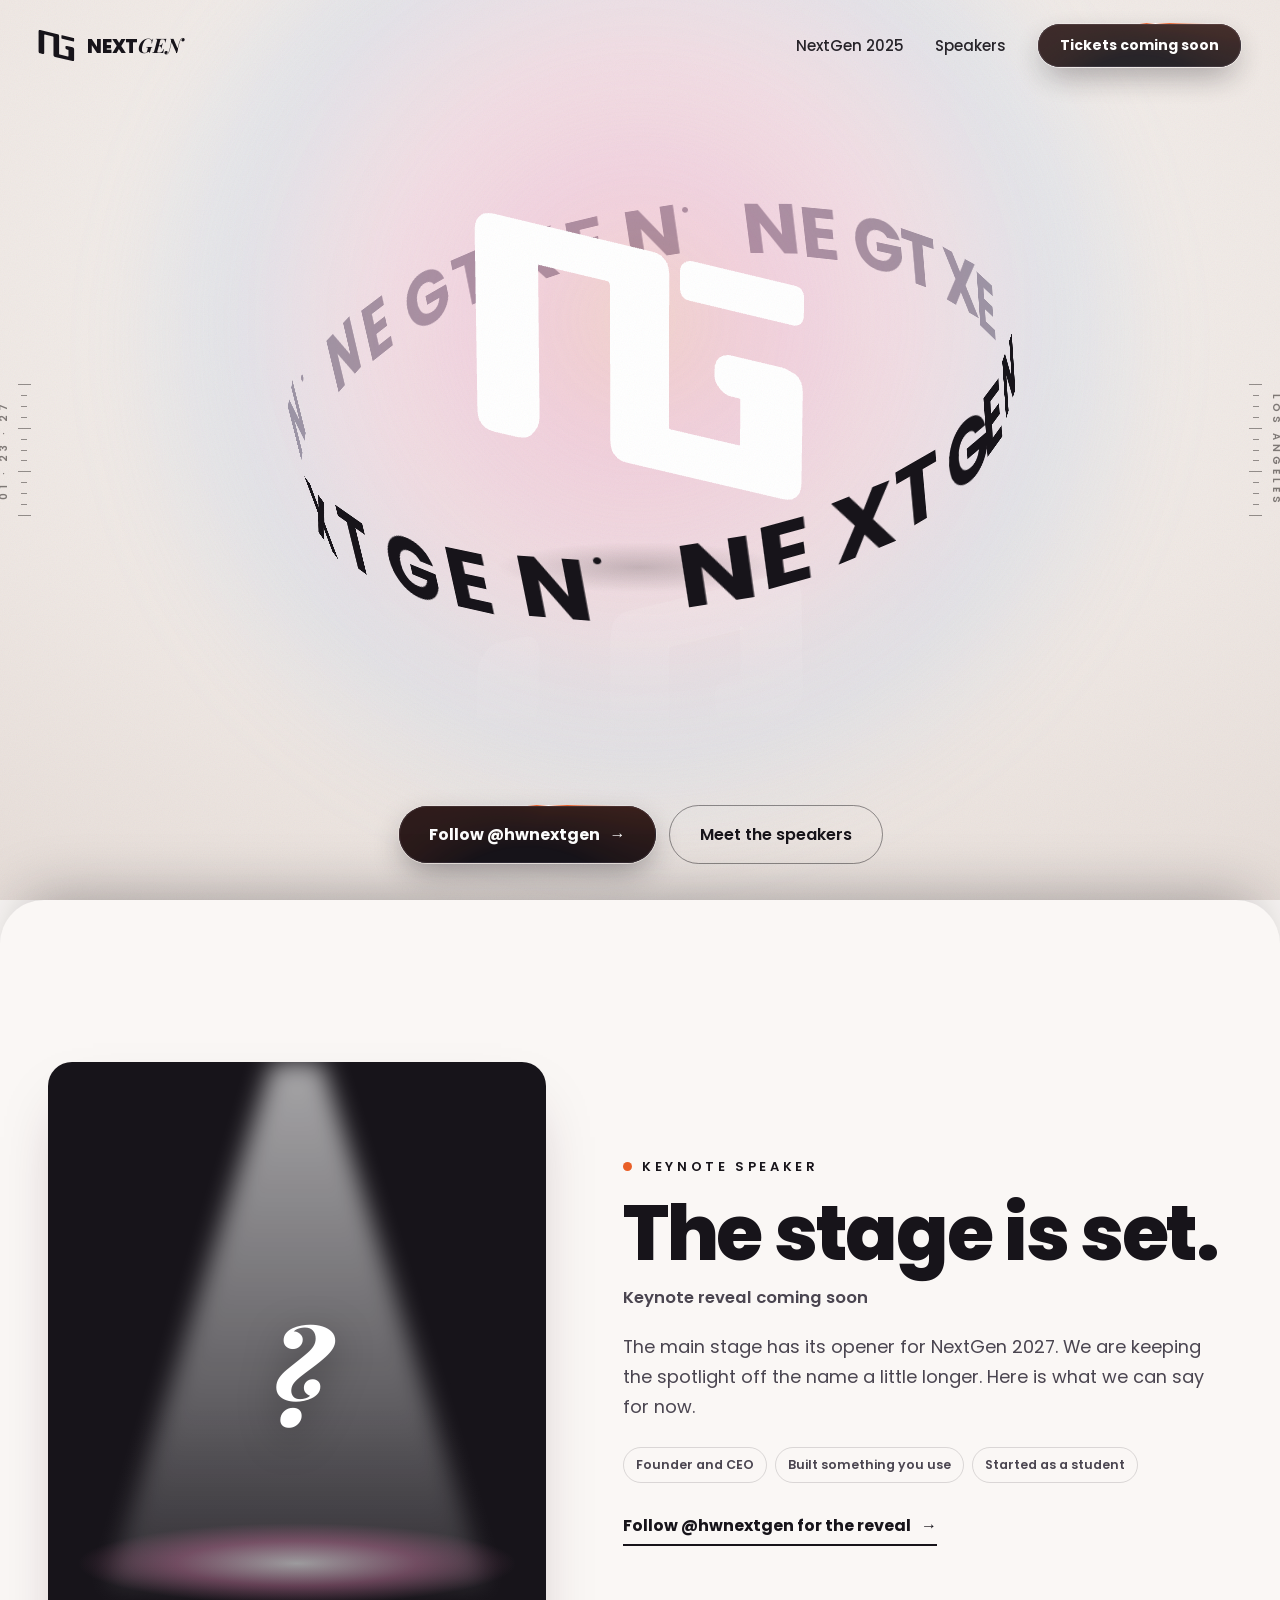
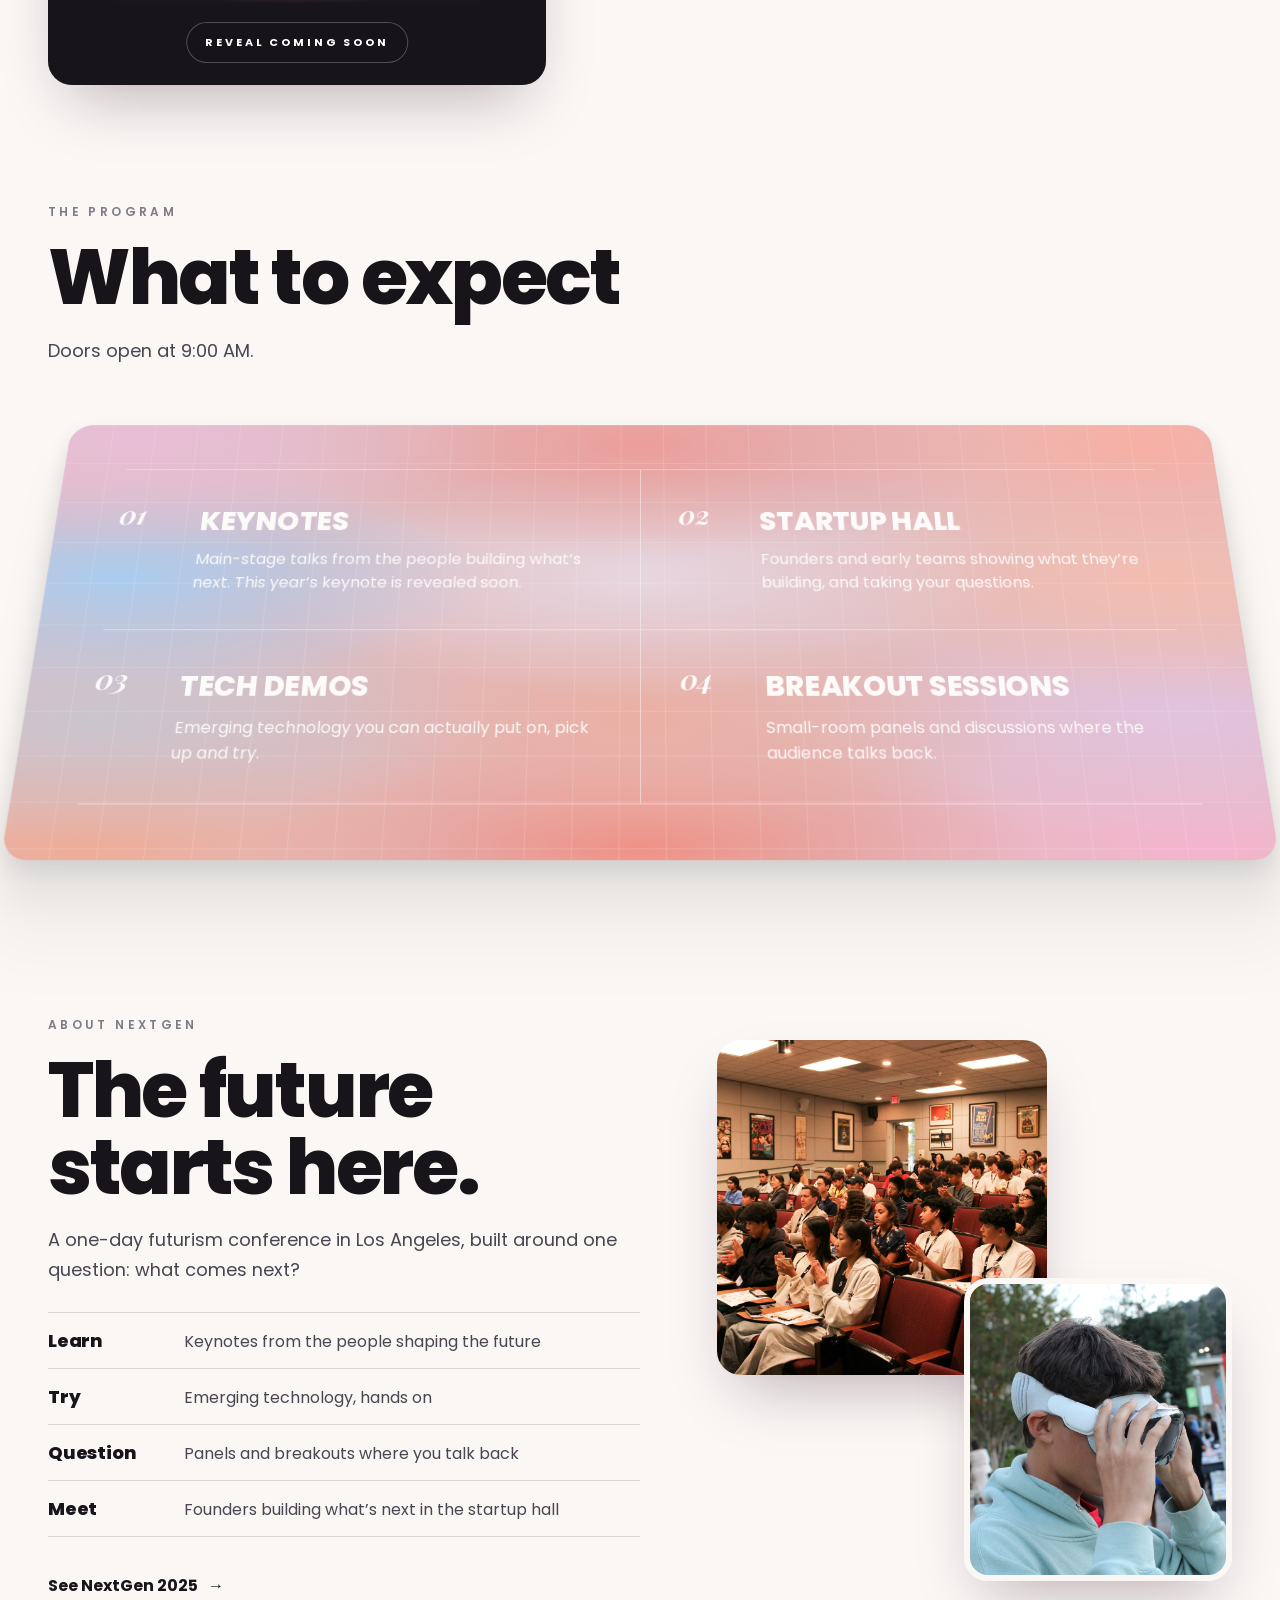
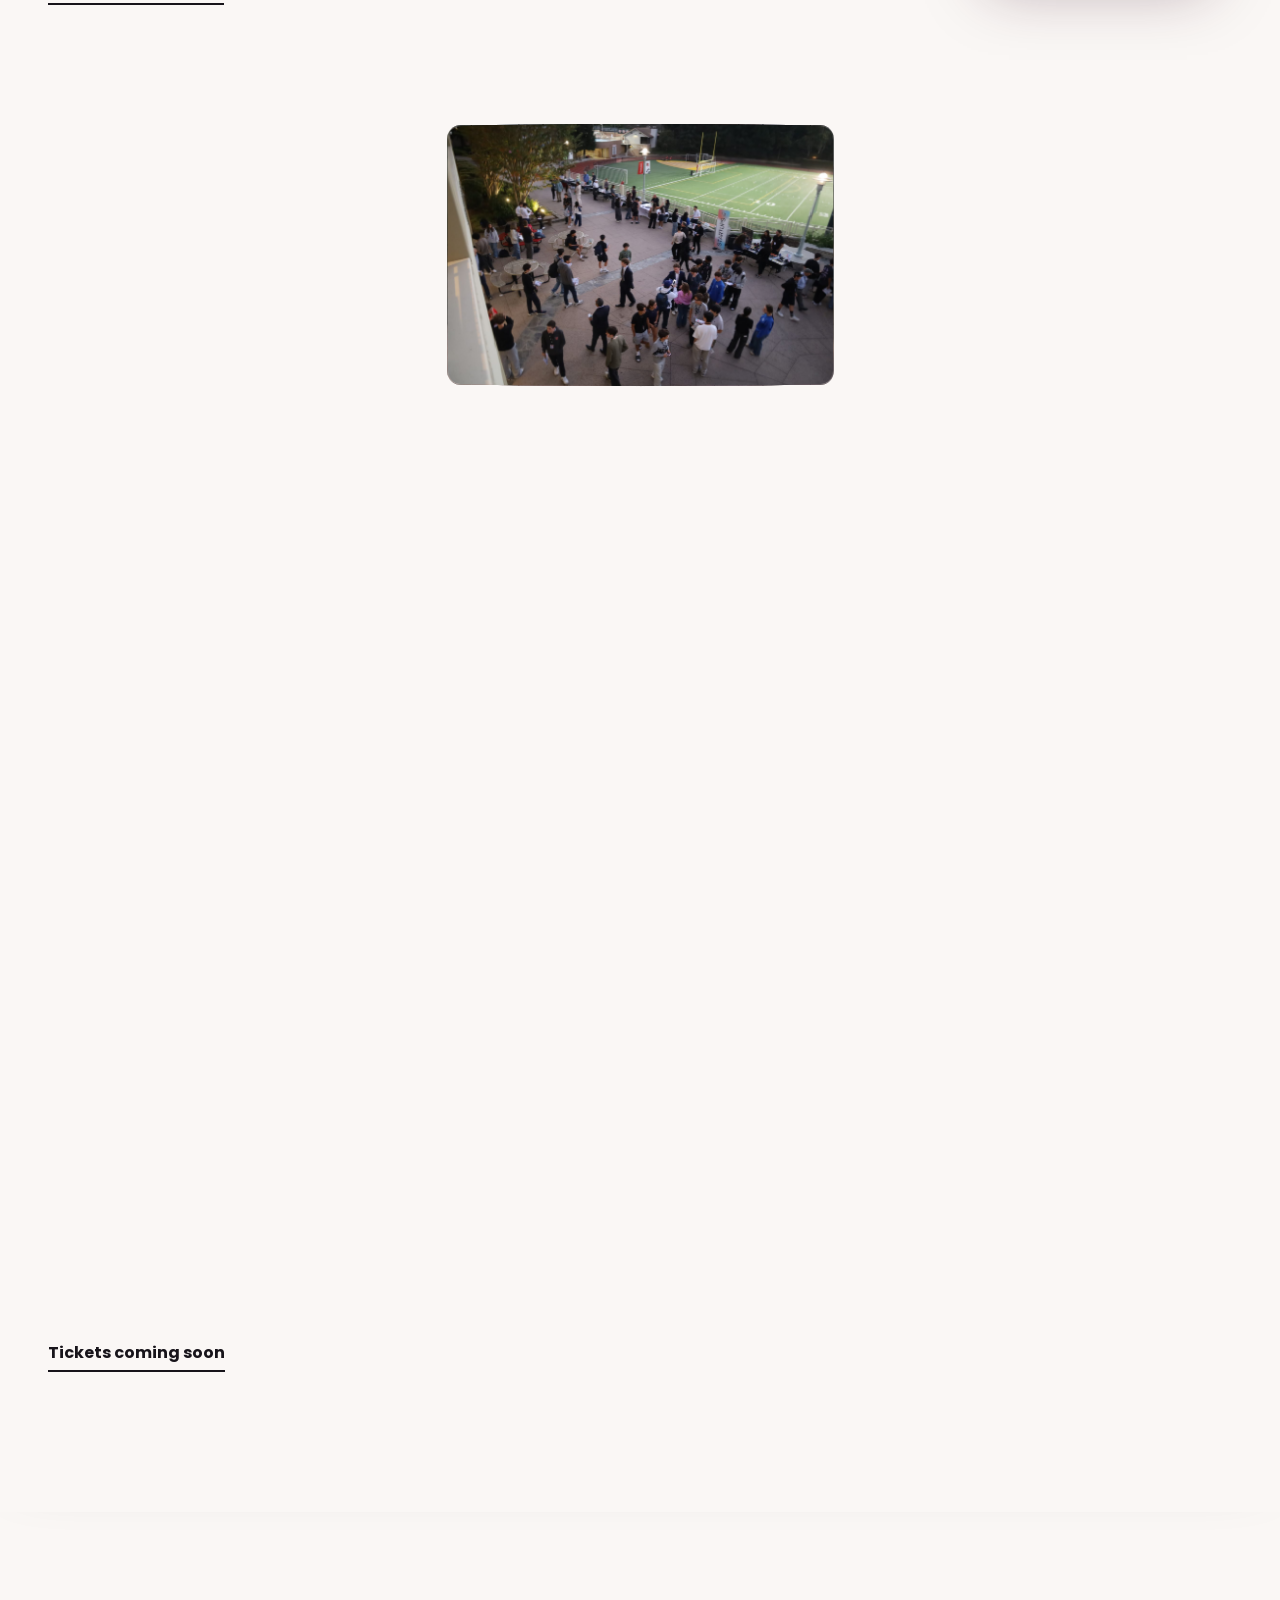
==== commit 52d177d5: "Publish site 2026-11-04 20:49 Co-Authored-By: Claude Fable 5.1 <noreply@anthropic.com>" ====
--- a/index.html
+++ b/index.html
@@ -422,6 +422,73 @@
     html { scroll-behavior: auto; }
   }
 </style>
+
+<style id="mystery-keynote">
+  /* mystery keynote cards. Sizes inside a card are in cqw so the art scales with the card. Variant classes are km-<key>:
+     bare names like stage, glass and lock already mean something else on this site. */
+  .kphoto.kmyst { background: var(--mesh); container-type: inline-size; color: #fff; }
+  .kmyst .sil { position: absolute; inset: 0; width: 100%; height: 100%; display: block; }
+  .kmyst .sil .body { fill: #17141a; filter: blur(3px); }
+  .kmyst .q { position: absolute; left: 50%; top: 38%; transform: translate(-50%, -50%); z-index: 2; font-family: var(--serif); font-style: italic; font-weight: 700;
+    font-size: 26cqw; line-height: 1; color: #fff; text-shadow: 0 2cqw 8cqw rgba(0,0,0,0.35); animation: kmq 4.5s ease-in-out infinite; }
+  .kmyst .q.big { top: 46%; font-size: 56cqw; }
+  .kmyst .sweep { position: absolute; top: -20%; bottom: -20%; left: 0; width: 45%; z-index: 2; pointer-events: none;
+    background: linear-gradient(100deg, rgba(255,255,255,0) 0%, rgba(255,255,255,0.20) 50%, rgba(255,255,255,0) 100%);
+    transform: translateX(-160%) skewX(-14deg); animation: kmsweep 5.5s ease-in-out infinite; }
+  .kmyst .soon { position: absolute; left: 50%; bottom: 22px; transform: translateX(-50%); z-index: 3; white-space: nowrap; background: rgba(23,20,26,0.84); color: #fff;
+    font-size: 11px; font-weight: 700; letter-spacing: 0.26em; text-transform: uppercase; padding: 11px 18px; border-radius: 999px; border: 1px solid rgba(255,255,255,0.25); }
+  .kmyst .rings { position: absolute; inset: 0; display: grid; place-items: center; }
+  .kmyst .rings i { grid-area: 1 / 1; border-radius: 50%; border: 1.5px solid rgba(255,255,255,0.38); width: 46%; aspect-ratio: 1; }
+  .kmyst .rings i:nth-child(2) { width: 72%; border-color: rgba(255,255,255,0.24); }
+  .kmyst .rings i:nth-child(3) { width: 100%; border-color: rgba(255,255,255,0.13); }
+  /* C: classified file */
+  .kmyst.km-file { background: radial-gradient(90% 50% at 100% 0%, rgba(133,179,234,0.20), rgba(23,20,26,0) 70%), #17141a; }
+  .kmyst.km-file .doc { position: absolute; left: 9%; right: 9%; top: 9%; }
+  .kmyst .hd { display: flex; justify-content: space-between; align-items: baseline; font-size: 2.5cqw; font-weight: 600; letter-spacing: 0.26em; text-transform: uppercase; color: rgba(255,255,255,0.6); padding-bottom: 3.4cqw; border-bottom: 1px solid rgba(255,255,255,0.18); }
+  .kmyst .hd b { color: #fff; font-weight: 700; }
+  .kmyst.km-file dl { margin: 4.4cqw 0 0; display: block; }   /* block, not grid: a grid gap also lands between each label and its bar and pushed the last row under the pill on phones */
+  .kmyst.km-file dt { font-size: 2.4cqw; line-height: 1.5; font-weight: 600; letter-spacing: 0.26em; text-transform: uppercase; color: rgba(255,255,255,0.55); margin: 4.6cqw 0 1.8cqw; padding: 0; }
+  .kmyst.km-file dt:first-child { margin-top: 0; }
+  .kmyst.km-file dd { margin: 0; display: flex; gap: 2.2cqw; }
+  .kmyst.km-file dd i { display: block; height: 6.4cqw; border-radius: 1cqw; background: linear-gradient(90deg, #85b3ea, #eb82b6 55%, #e95f27); }
+  .kmyst.km-file dd.ok { font-size: 6cqw; line-height: 1.2; font-weight: 800; letter-spacing: -0.01em; color: #fff; }
+  .kmyst.km-file .stamp { position: absolute; right: 7%; bottom: 24%; z-index: 2; transform: rotate(-11deg); border: 0.7cqw solid #e95f27; color: #e95f27; border-radius: 1.6cqw;
+    font-size: 4.6cqw; font-weight: 800; letter-spacing: 0.22em; text-transform: uppercase; padding: 1.6cqw 3.2cqw 1.6cqw 3.6cqw; }
+  /* D: lock */
+  .kmyst .lockico { position: absolute; left: 50%; top: 46%; width: 34%; transform: translate(-50%, -50%); z-index: 2; filter: drop-shadow(0 2cqw 5cqw rgba(60,20,40,0.35)); }
+  .kmyst .lockico rect { fill: #fff; }
+  .kmyst .lockico .sh { fill: none; stroke: #fff; stroke-width: 5.5; stroke-linecap: round; }
+  .kmyst .lockico .hole { fill: #17141a; }
+  /* E: fluted glass over a soft figure */
+  .kmyst.km-glass .sil .body { filter: blur(9px); }
+  .kmyst .flutes { position: absolute; inset: 0; z-index: 1;
+    background: repeating-linear-gradient(90deg, rgba(255,255,255,0.26) 0cqw, rgba(255,255,255,0.03) 2.4cqw, rgba(23,20,26,0.12) 4.4cqw, rgba(255,255,255,0.26) 4.6cqw); }
+  /* F: three clues */
+  .kmyst.km-clues { background: radial-gradient(130% 62% at 50% 118%, rgba(233,95,39,0.62), rgba(235,130,182,0.28) 46%, rgba(23,20,26,0) 72%), #17141a; }
+  .kmyst.km-clues .cl { position: absolute; left: 9%; right: 9%; top: 9%; }
+  .kmyst.km-clues ol { list-style: none; margin: 0; padding: 0; }
+  .kmyst.km-clues li { display: grid; grid-template-columns: 13cqw 1fr; align-items: baseline; padding: 5cqw 0; border-bottom: 1px solid rgba(255,255,255,0.16); }
+  .kmyst.km-clues li em { font-family: var(--serif); font-style: italic; font-weight: 700; font-size: 5.4cqw; color: #eb82b6; }
+  .kmyst.km-clues li span { font-size: 7cqw; font-weight: 800; line-height: 1.12; letter-spacing: -0.02em; }
+  /* G: empty spotlight */
+  .kmyst.km-stage { background: #17141a; }
+  .kmyst .cone { position: absolute; inset: 0; filter: blur(2.4cqw); }
+  .kmyst .cone i { position: absolute; inset: 0; clip-path: polygon(45% 0, 55% 0, 88% 84%, 12% 84%); background: linear-gradient(to bottom, rgba(255,255,255,0.62), rgba(255,255,255,0.07)); }
+  .kmyst .pool { position: absolute; left: 6%; right: 6%; bottom: 13%; height: 13%; border-radius: 50%;
+    background: radial-gradient(closest-side, rgba(255,255,255,0.66), rgba(235,130,182,0.42) 55%, rgba(233,95,39,0) 100%); }
+  .kmyst.km-stage .q { top: 50%; }
+  @keyframes kmsweep { 0%, 55% { transform: translateX(-160%) skewX(-14deg); } 100% { transform: translateX(340%) skewX(-14deg); } }
+  @keyframes kmq { 0%, 100% { opacity: 0.9; transform: translate(-50%, -50%) scale(1); } 50% { opacity: 1; transform: translate(-50%, -50%) scale(1.05); } }
+  .kmore { display: inline-flex; align-items: center; gap: 10px; margin-top: 30px; font-weight: 700; font-size: 16px; color: var(--ink); text-decoration: none; padding-bottom: 6px; border-bottom: 2px solid var(--ink); }
+  .kmore .arr { transition: transform .25s ease; }
+  .kmore:hover .arr { transform: translateX(5px); }
+  /* comparison page only */
+  .vtag { display: flex; flex-wrap: wrap; gap: 6px 16px; align-items: baseline; margin-bottom: 30px; font-size: 13px; font-weight: 600; color: var(--ink-3); }
+  .vtag b { font-size: 12px; font-weight: 800; letter-spacing: 0.24em; text-transform: uppercase; color: #fff; background: var(--ink); border-radius: 999px; padding: 7px 14px; }
+  .vtag strong { font-size: 17px; font-weight: 800; color: var(--ink); }
+  .vsec + .vsec { border-top: 1px solid rgba(23,20,26,0.12); }
+  @media (prefers-reduced-motion: reduce) { .kmyst .sweep, .kmyst .q { animation: none; } }
+</style>
 </head>
 <body>
 <a class="skip" href="#about">Skip to content</a>
@@ -464,16 +531,17 @@
 <section class="block" id="keynote">
   <div class="wrap">
     <div class="keynote">
-      <div class="kwrap reveal"><div class="kphoto" id="kphoto" data-tilt>
-      <img src="assets/photos/evan-spiegel.jpg?v=5" alt="Evan Spiegel" loading="lazy">
+      <div class="kwrap reveal"><div class="kphoto kmyst km-stage" id="kphoto" data-tilt role="img" aria-label="Keynote speaker, to be revealed">
+      <span class="cone" aria-hidden="true"><i></i></span><span class="pool" aria-hidden="true"></span><span class="q" aria-hidden="true">?</span>
+      <span class="soon">Reveal coming soon</span>
     </div></div>
       <div class="reveal">
         <div class="eyebrow klab">Keynote speaker</div>
-        <h2 class="h2">Evan Spiegel</h2>
-        <div class="krole">Co-founder and CEO, Snap Inc.</div>
-        <p class="lead" style="margin-top:22px">Evan Spiegel started Snapchat as a Stanford student in 2011 and has run the company ever since, taking Snap public in 2017 and building it into the company behind Snapchat and Spectacles. In 2015, at 24, he became the youngest billionaire in the world. He grew up in Los Angeles. He takes the NextGen main stage on January 23.</p>
-        <div class="kfacts"><span>Snapchat, 2011</span><span>Youngest billionaire, 2015</span><span>Snap IPO, 2017</span><span>LA native</span></div>
-        <a class="more" href="speakers.html">All speakers <span class="arr">&rarr;</span></a>
+        <h2 class="h2">The stage is set.</h2>
+        <div class="krole">Keynote reveal coming soon</div>
+        <p class="lead" style="margin-top:22px">The main stage has its opener for NextGen 2027. We are keeping the spotlight off the name a little longer. Here is what we can say for now.</p>
+        <div class="kfacts"><span>Founder and CEO</span><span>Built something you use</span><span>Started as a student</span></div>
+        <a class="kmore" href="https://instagram.com/hwnextgen" target="_blank" rel="noopener">Follow @hwnextgen for the reveal <span class="arr">&rarr;</span></a>
       </div>
     </div>
   </div>
@@ -490,7 +558,7 @@
     <div class="tilt-wrap"><div class="program" id="program-card">
       <div class="bgm" aria-hidden="true"></div>
       <div class="items">
-        <div class="item"><span class="num">01</span><div><h3>Keynotes</h3><p>Main-stage talks from the people building what&rsquo;s next. This year opens with Evan Spiegel.</p></div></div>
+        <div class="item"><span class="num">01</span><div><h3>Keynotes</h3><p>Main-stage talks from the people building what&rsquo;s next. This year&rsquo;s keynote is revealed soon.</p></div></div>
         <div class="item"><span class="num">02</span><div><h3>Startup Hall</h3><p>Founders and early teams showing what they&rsquo;re building, and taking your questions.</p></div></div>
         <div class="item"><span class="num">03</span><div><h3>Tech Demos</h3><p>Emerging technology you can actually put on, pick up and try.</p></div></div>
         <div class="item"><span class="num">04</span><div><h3>Breakout Sessions</h3><p>Small-room panels and discussions where the audience talks back.</p></div></div>
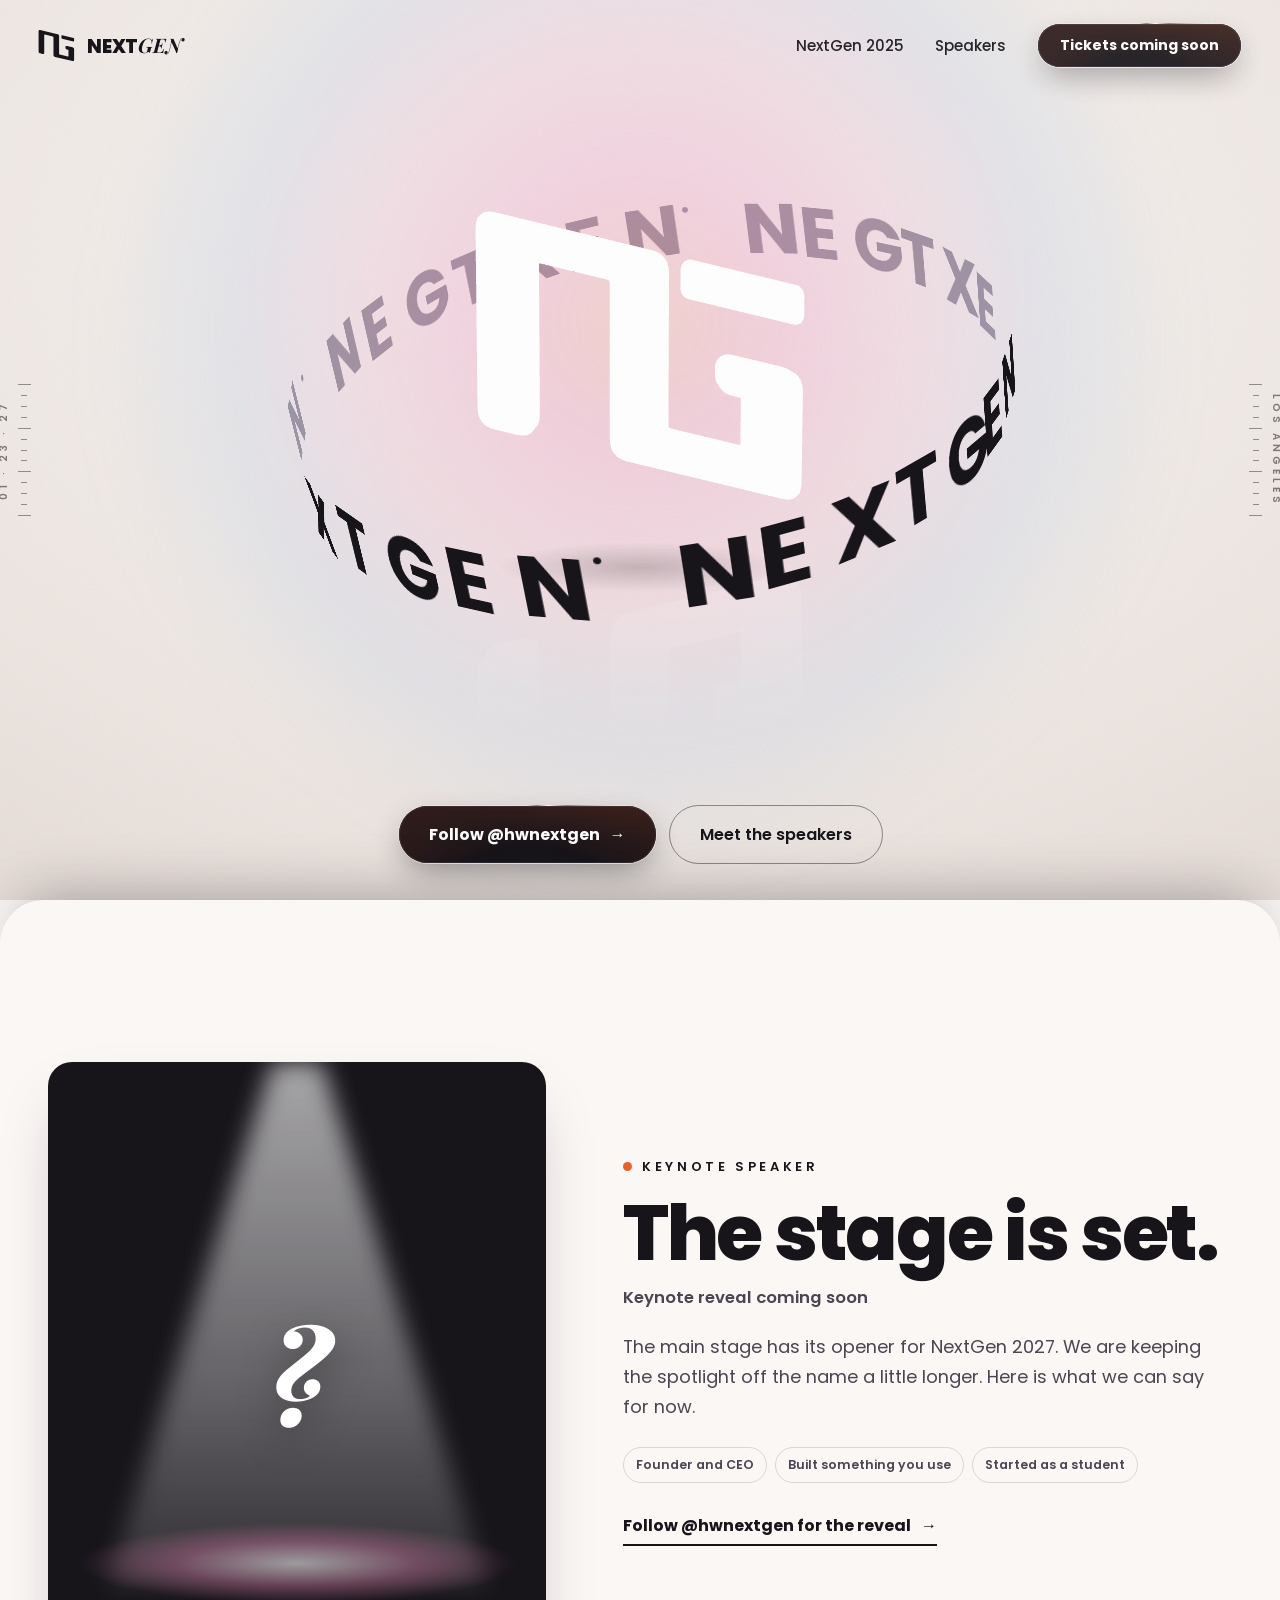
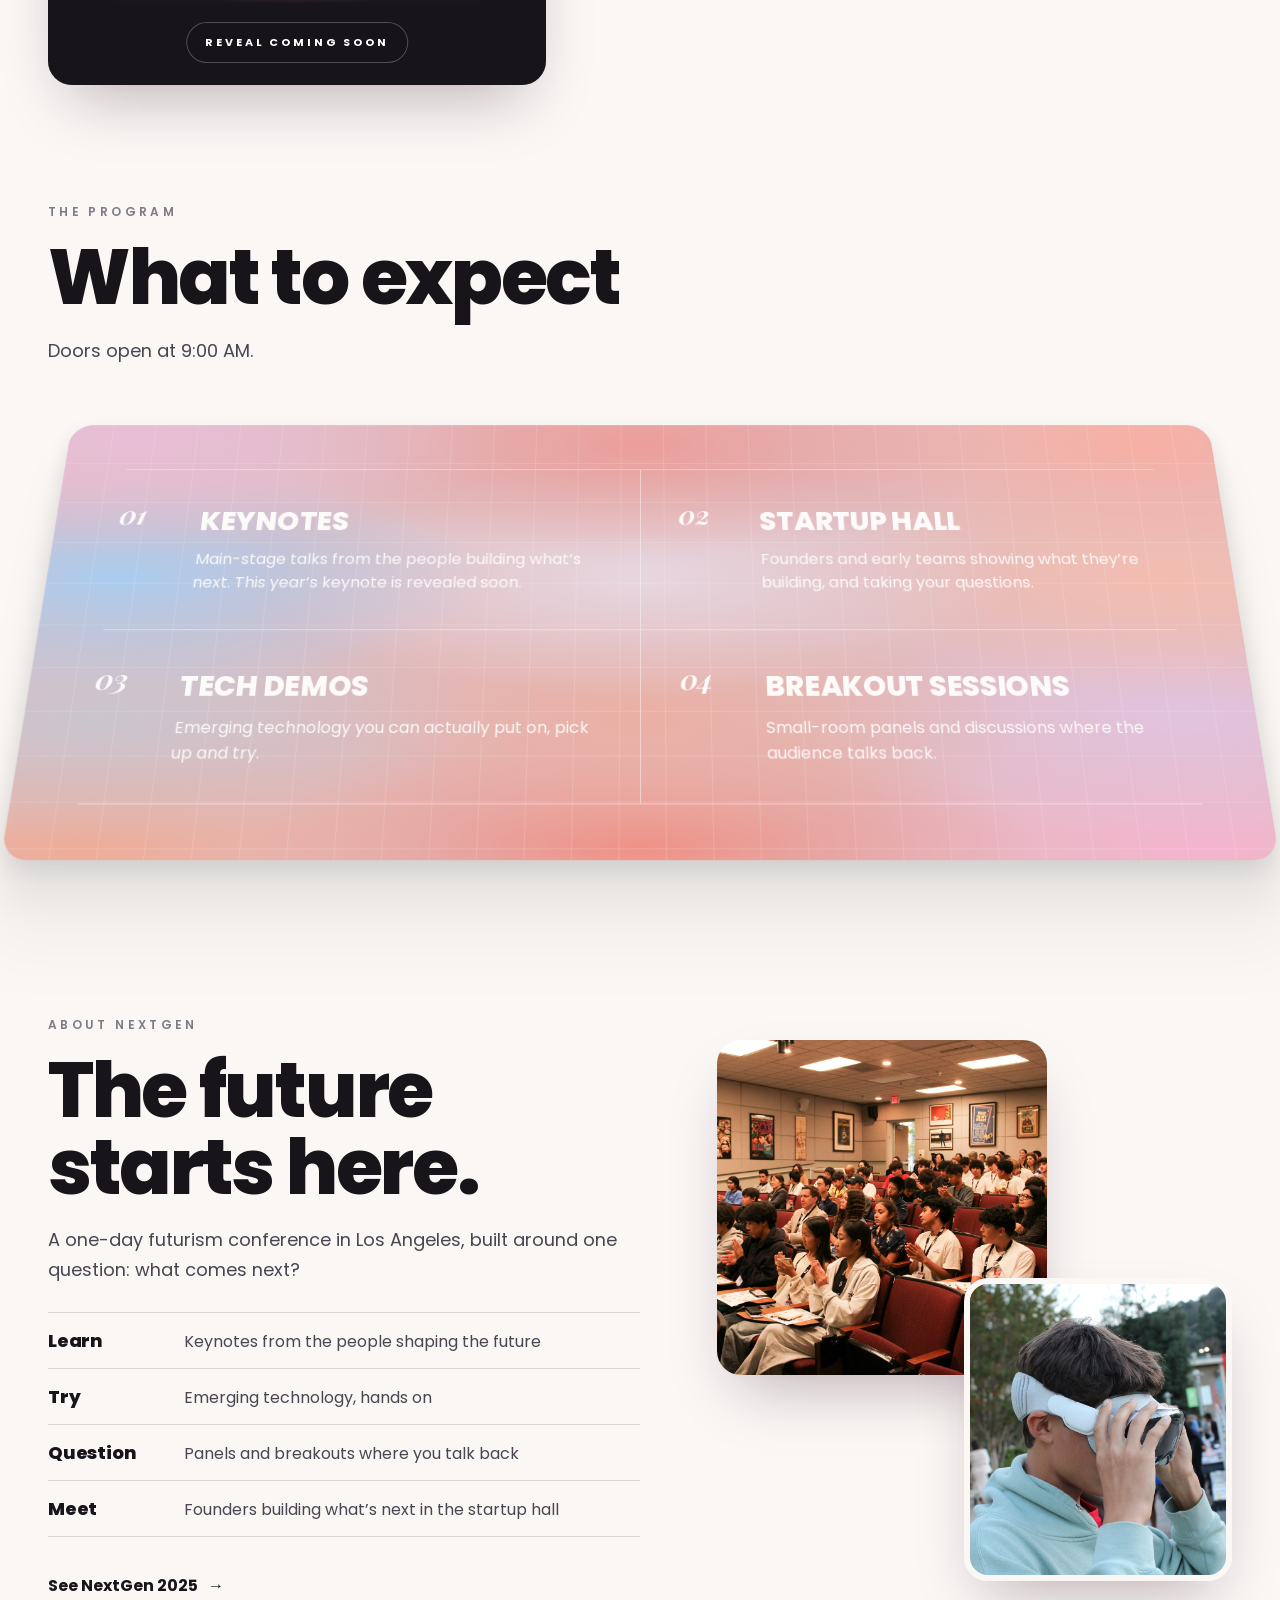
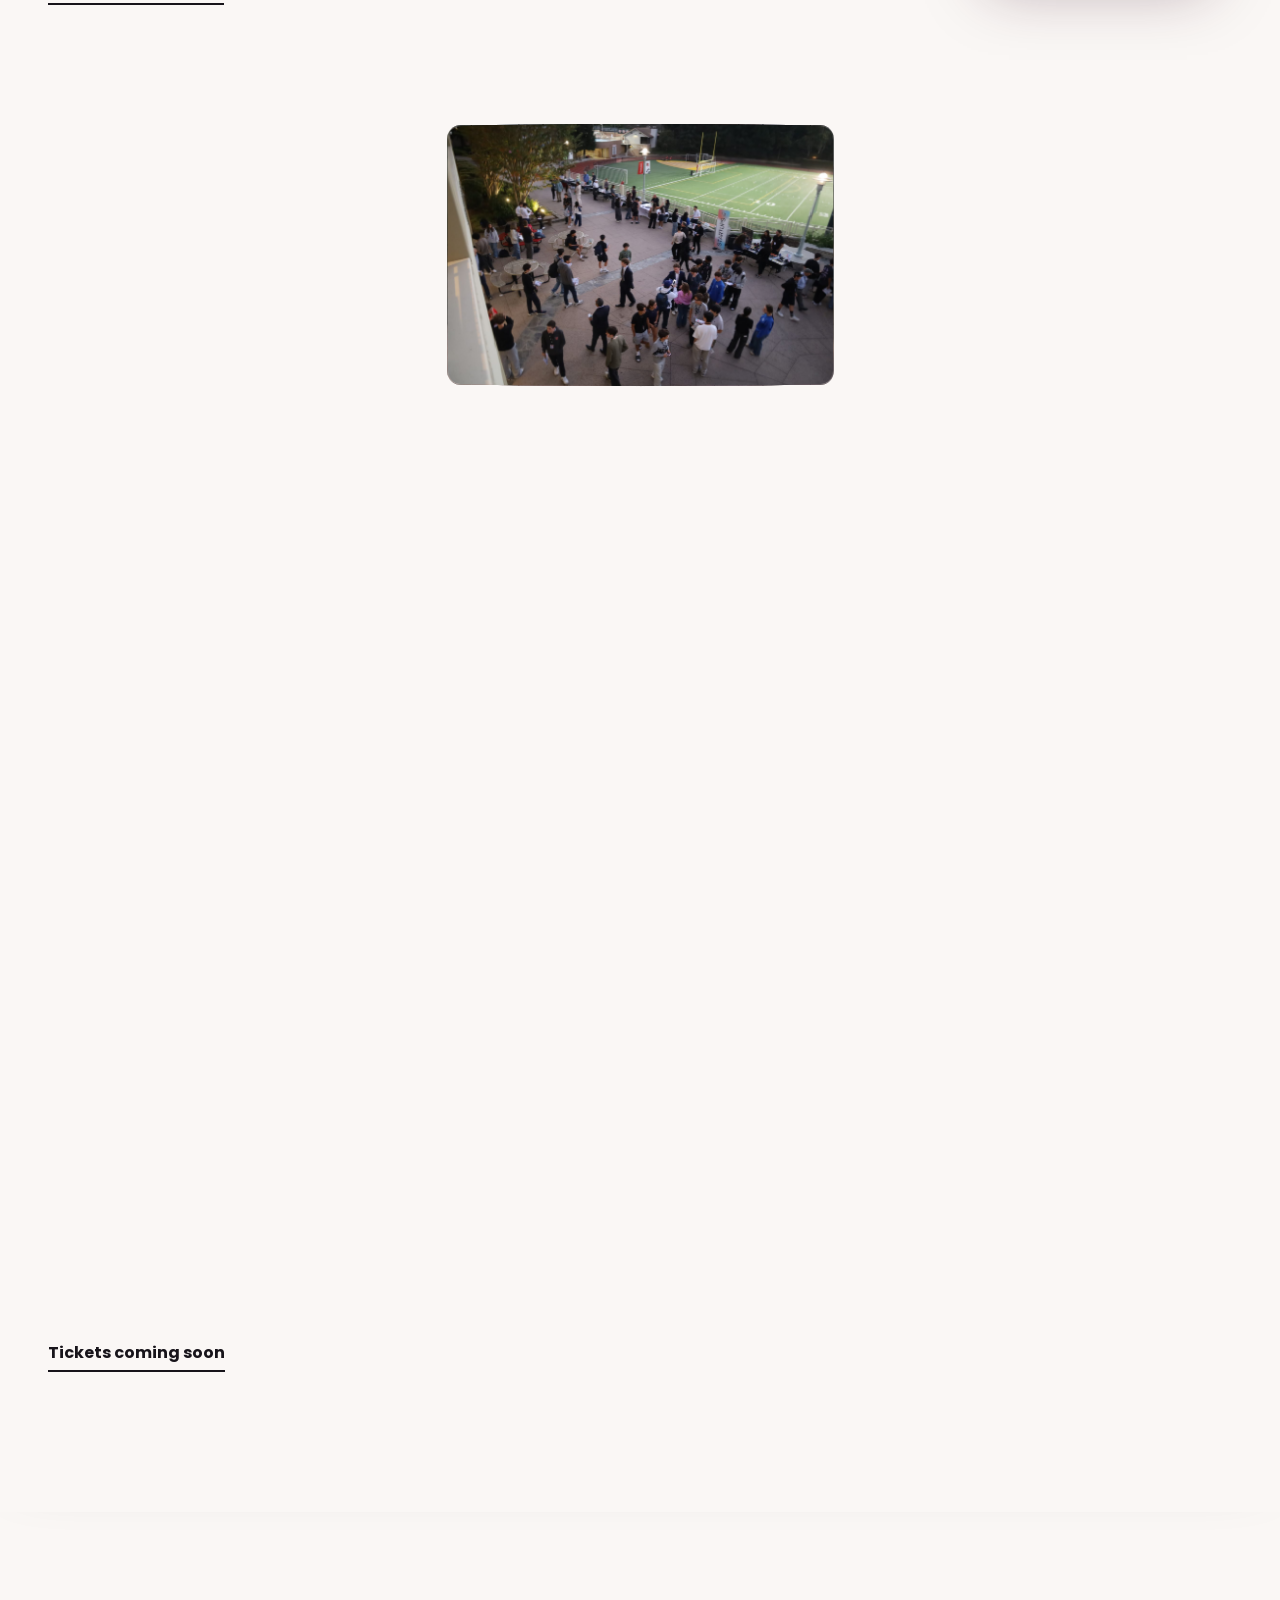
==== commit 44a918af: "Publish site 2026-11-04 21:53 Co-Authored-By: Claude Fable 5.1 <noreply@anthropic.com>" ====
--- a/index.html
+++ b/index.html
@@ -348,8 +348,8 @@
     -webkit-mask-image: linear-gradient(to bottom, transparent, #000 30%, #000 70%, transparent); mask-image: linear-gradient(to bottom, transparent, #000 30%, #000 70%, transparent); }
   .fstage .rep { position: absolute; inset: 0; z-index: -1; display: flex; flex-direction: column; justify-content: center; align-items: center; pointer-events: none; will-change: transform, opacity; }
   .fstage .rep span { font-weight: 900; font-size: clamp(60px, 11vw, 170px); line-height: 0.92; letter-spacing: -0.03em; color: transparent; -webkit-text-stroke: 1.5px rgba(255,255,255,0.16); white-space: nowrap; }
-  .fstage .strip { position: relative; z-index: 2; margin-top: 100px; /* clears the fixed nav bar */ transform: rotate(-2deg) scale(1.08); border-top: 1px solid rgba(255,255,255,0.35); border-bottom: 1px solid rgba(255,255,255,0.35); background: rgba(255,255,255,0.12); overflow: hidden; padding: 12px 0; }
-  @media (min-width: 641px) { .fstage .strip { backdrop-filter: blur(10px); -webkit-backdrop-filter: blur(10px); } }   /* desktop only: iOS Safari drops the marquee text whenever the strip declares a backdrop blur, even one overridden to none in a phone media query (Oct 31) */
+  .fstage .strip { position: relative; z-index: 2; margin-top: 100px; /* clears the fixed nav bar */ transform: rotate(-2deg) scale(1.08); border-top: 1px solid rgba(255,255,255,0.35); border-bottom: 1px solid rgba(255,255,255,0.35); background: rgba(255,255,255,0.16); overflow: hidden; padding: 12px 0; }
+  /* no backdrop blur on the strip, at any width: Safari drops the marquee text when the strip declares one (always on iOS, now and then on the Mac). Oct 31, Nov 4 */
   .fstage .strip .mqt { display: flex; width: max-content; animation: mq 40s linear infinite; font-size: 12px; font-weight: 700; letter-spacing: 0.3em; text-transform: uppercase; }
   .fstage .strip .mqt span { padding: 0 1.6em; }
   .fstage .strip .mqt i { font-style: normal; opacity: 0.6; }
@@ -408,7 +408,7 @@
     .faq details p { padding-right: 0; }
     .fstage .bottom { grid-template-columns: 1fr; justify-items: center; text-align: center; gap: 12px; }
     .fstage .bottom > :first-child, .fstage .bottom .badge, .fstage .bottom .totop { justify-self: center; }
-    .fstage .strip { margin-top: 72px; background: rgba(255,255,255,0.16); }   /* phones: sits just under the nav, clear of the headline */
+    .fstage .strip { margin-top: 72px; }   /* phones: sits just under the nav, clear of the headline */
     .fstage .strip .mqt { font-size: 11px; }
   }
   @media (prefers-reduced-motion: reduce) {
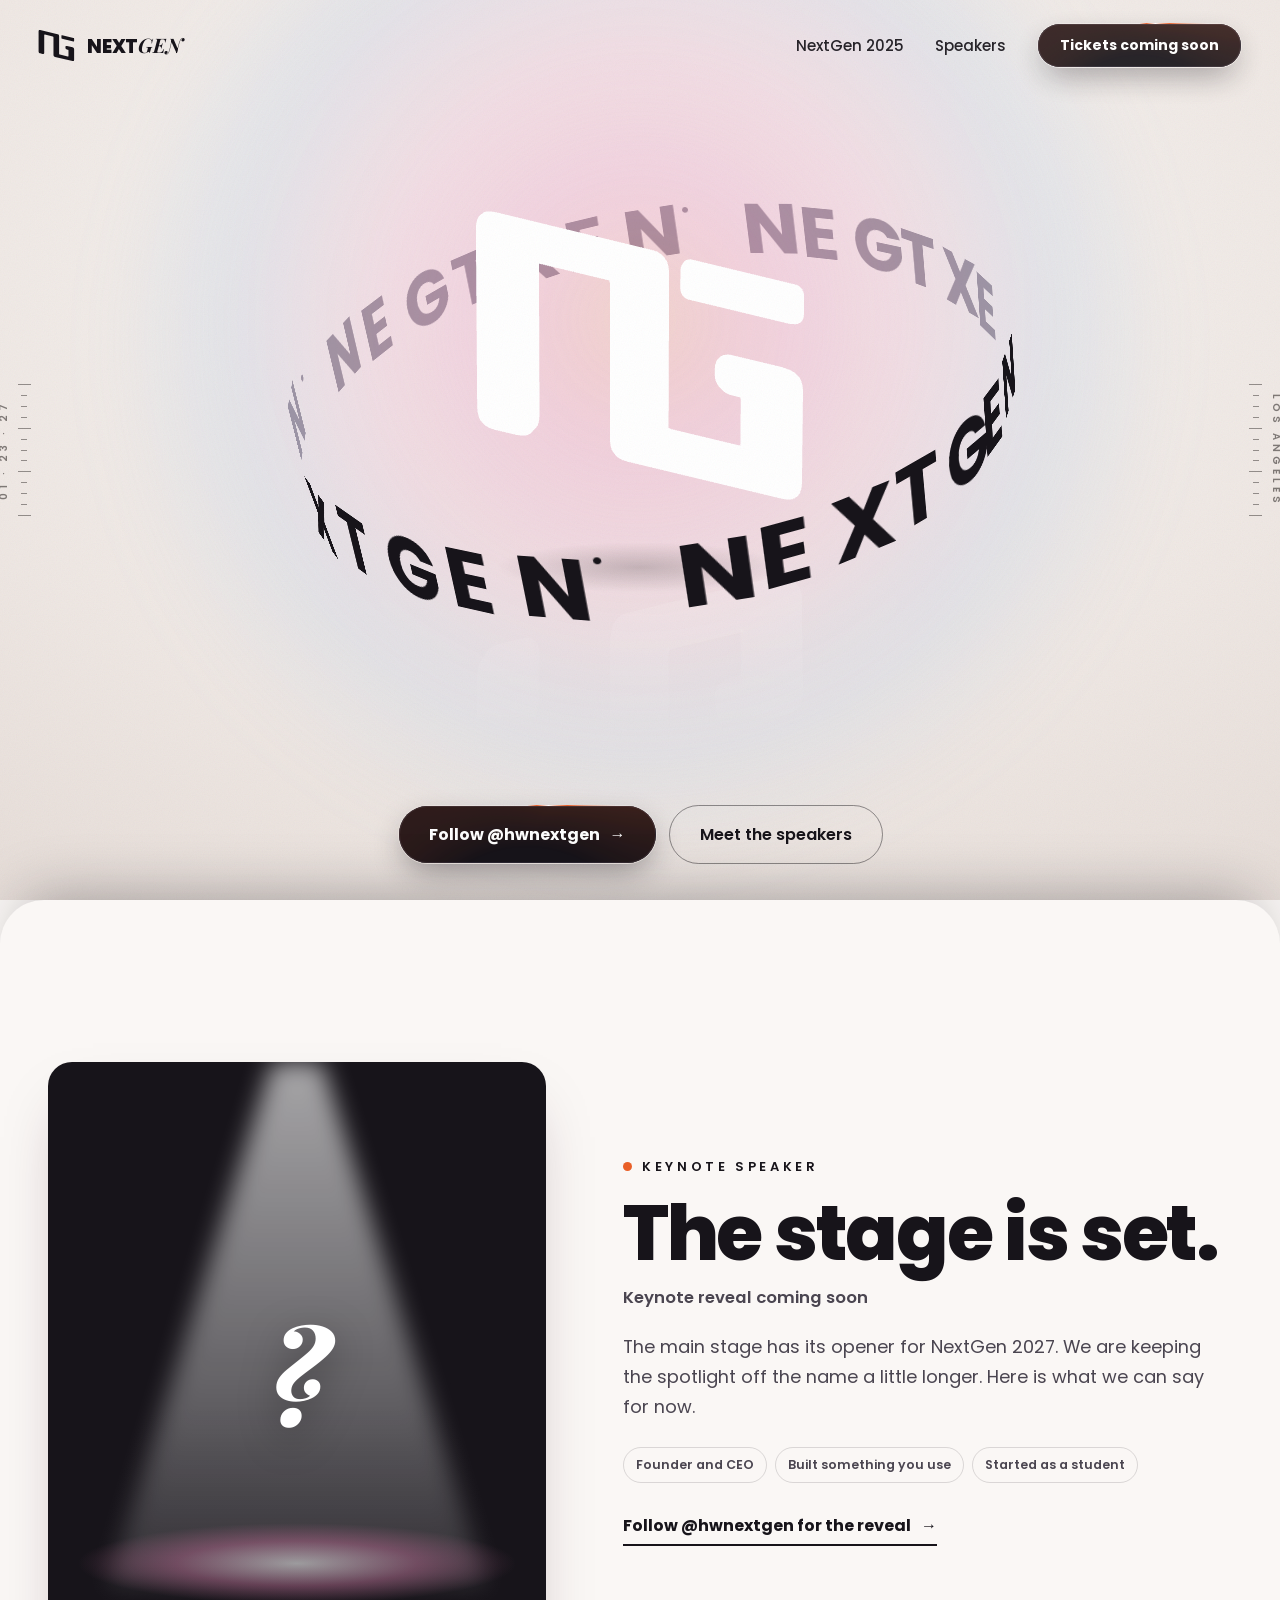
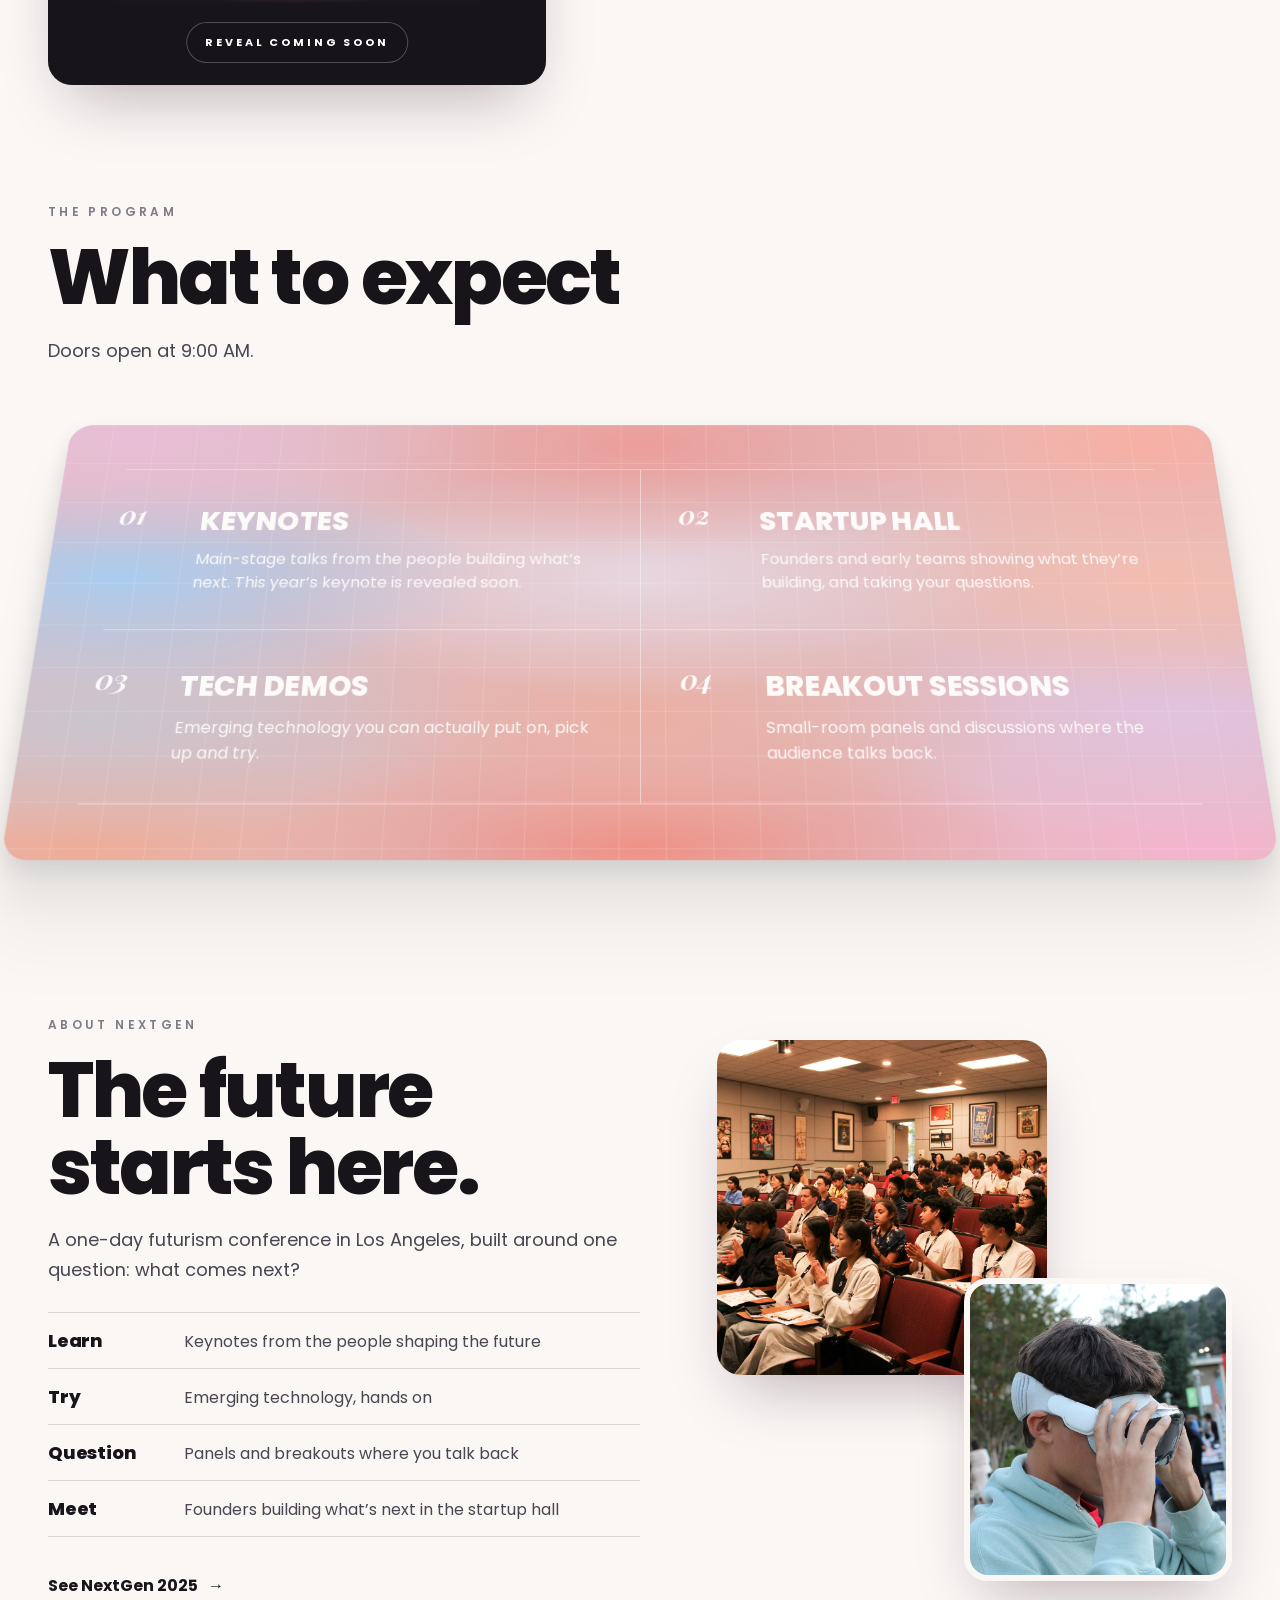
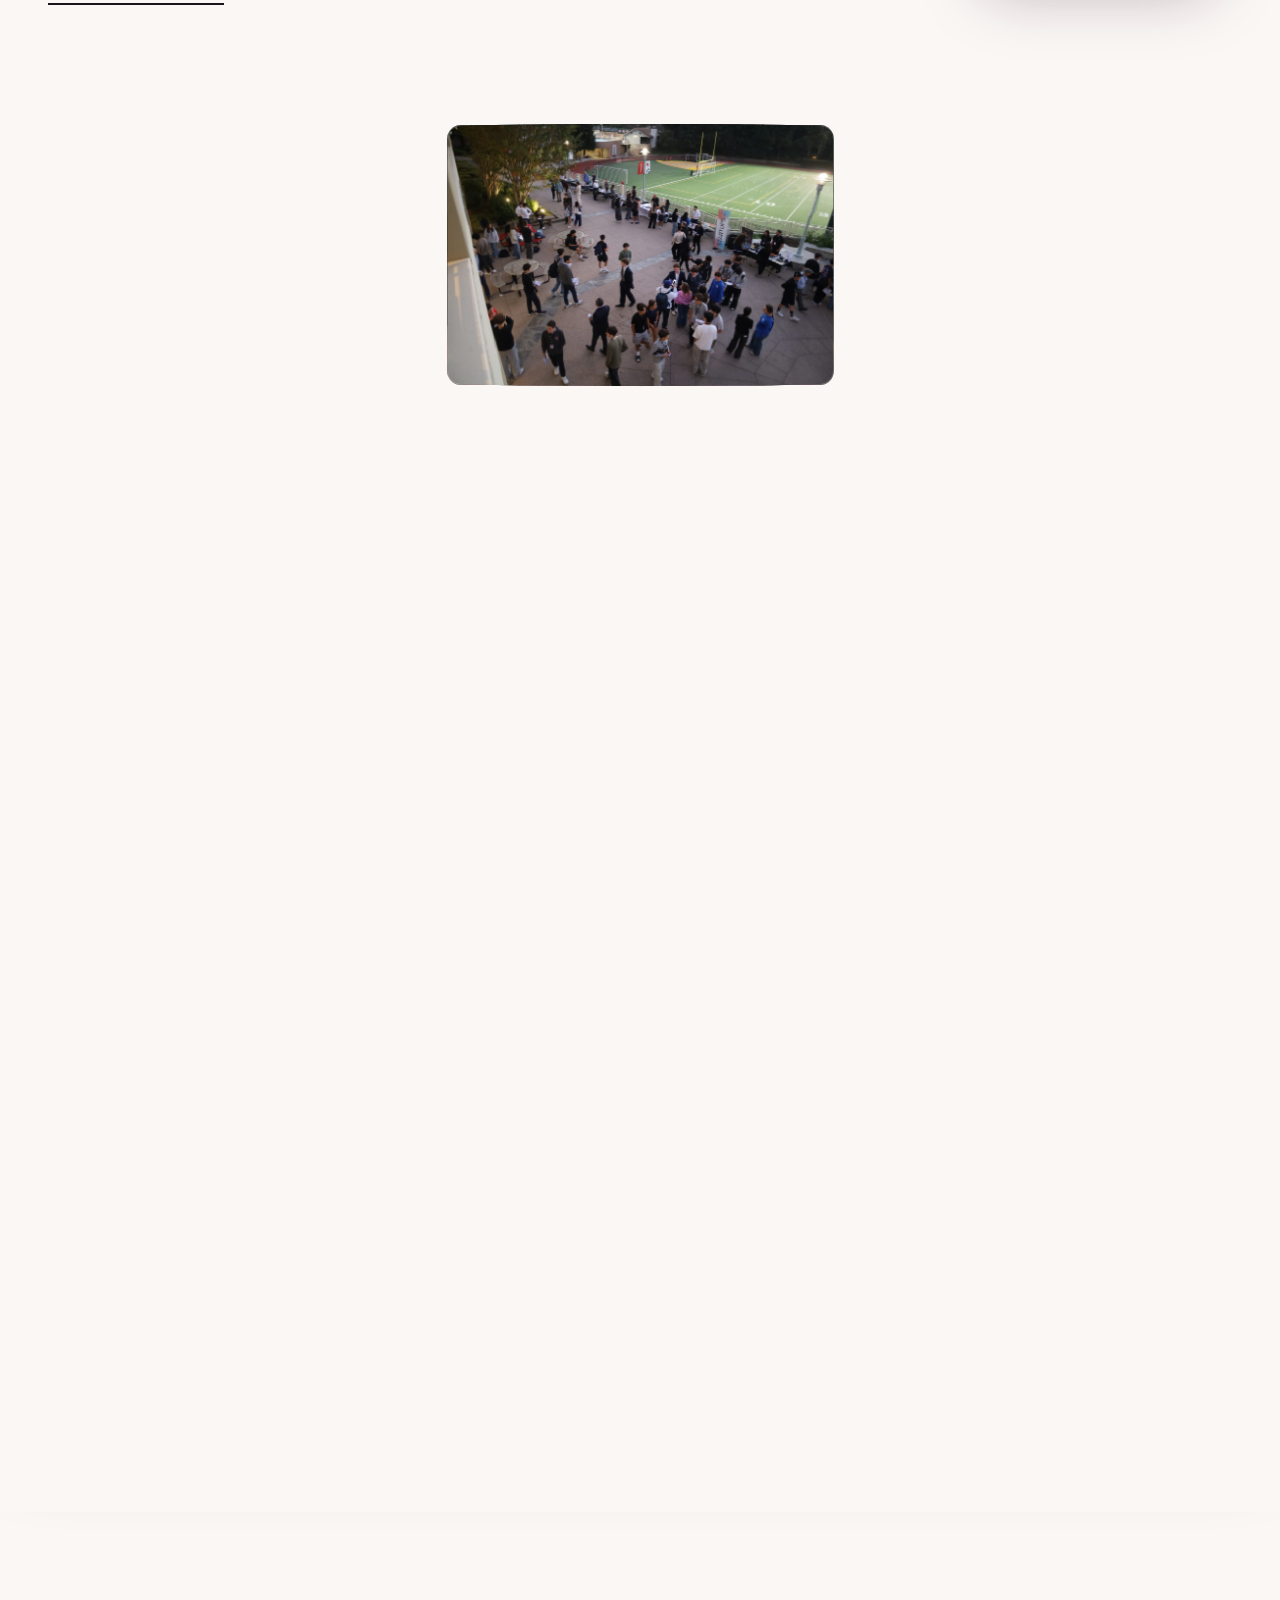
==== commit 831fdccd: "Publish site 2026-11-08 11:09 Co-Authored-By: Claude Fable 5.1 <noreply@anthropic.com>" ====
--- a/index.html
+++ b/index.html
@@ -350,7 +350,7 @@
   .fstage .rep span { font-weight: 900; font-size: clamp(60px, 11vw, 170px); line-height: 0.92; letter-spacing: -0.03em; color: transparent; -webkit-text-stroke: 1.5px rgba(255,255,255,0.16); white-space: nowrap; }
   .fstage .strip { position: relative; z-index: 2; margin-top: 100px; /* clears the fixed nav bar */ transform: rotate(-2deg) scale(1.08); border-top: 1px solid rgba(255,255,255,0.35); border-bottom: 1px solid rgba(255,255,255,0.35); background: rgba(255,255,255,0.16); overflow: hidden; padding: 12px 0; }
   /* no backdrop blur on the strip, at any width: Safari drops the marquee text when the strip declares one (always on iOS, now and then on the Mac). Oct 31, Nov 4 */
-  .fstage .strip .mqt { display: flex; width: max-content; animation: mq 40s linear infinite; font-size: 12px; font-weight: 700; letter-spacing: 0.3em; text-transform: uppercase; }
+  .fstage .strip .mqt { display: flex; width: max-content; font-size: 12px; font-weight: 700; letter-spacing: 0.3em; text-transform: uppercase; }
   .fstage .strip .mqt span { padding: 0 1.6em; }
   .fstage .strip .mqt i { font-style: normal; opacity: 0.6; }
   .fstage .mid { position: relative; z-index: 2; text-align: center; padding: 0 clamp(20px, 4vw, 48px) 9vh; flex: 1; display: flex; flex-direction: column; justify-content: center; align-items: center; }
@@ -412,7 +412,7 @@
     .fstage .strip .mqt { font-size: 11px; }
   }
   @media (prefers-reduced-motion: reduce) {
-    .aura, .fstage .strip .mqt { animation: none !important; }
+    .aura { animation: none !important; }
     .stage { animation: none !important; }
     .stage, .glyph { animation: none !important; }
     .phrase:first-child { opacity: 1 !important; }
@@ -605,7 +605,7 @@
       <details><summary>What is NextGen?<span class="pm">+</span></summary><p>NextGen is a one-day futurism conference in Los Angeles: keynotes, panels, hands-on tech demos and a startup hall, built around one question: what comes next? NextGen 2025 brought together more than 325 people.</p></details>
       <details><summary>Who is it for?<span class="pm">+</span></summary><p>Students and members of the broader Los Angeles community who are curious about where technology is headed. No background required, just curiosity.</p></details>
       <details><summary>When and where is NextGen?<span class="pm">+</span></summary><p>Saturday, January 23, 2027 in Los Angeles. Venue details are announced soon. Doors open at 9:00 AM.</p></details>
-      <details><summary>What is the attire?<span class="pm">+</span></summary><p>Business casual. You&rsquo;ll be moving between the main stage, breakout rooms and the demo floor, so comfortable shoes are a good idea.</p></details>
+      <details><summary>What is the attire?<span class="pm">+</span></summary><p>There is no dress code. Most people go business casual, but wear whatever you are comfortable in. You&rsquo;ll be moving between the main stage, breakout rooms and the demo floor, so comfortable shoes are a good idea.</p></details>
       <details><summary>What will the day look like?<span class="pm">+</span></summary><p>Doors open at 9:00 AM. The day opens on the main stage with the keynote, then splits into panels and breakout sessions where the audience does the questioning. Between sessions, tech demos put emerging hardware in your hands, and the startup hall is open all day to meet founders building what&rsquo;s next.</p></details>
     </div>
     <a class="more reveal" href="#tickets" data-tickets>Tickets coming soon</a>
@@ -843,9 +843,34 @@
   function ease(x) { return 1 - Math.pow(1 - x, 3); }
 
   // ---- stage marquee ----
-  var smq = document.getElementById('stage-mq'), su = '';
-  for (var i = 0; i < 3; i++) su += '<span>Explore</span><i>&#10022;</i><span>Discover</span><i>&#10022;</i><span>Innovate</span><i>&#10022;</i><span>Empower</span><i>&#10022;</i><span>Imagine</span><i>&#10022;</i><span>January 23, 2027</span><i>&#10022;</i><span>Los Angeles, CA</span><i>&#10022;</i>';
-  smq.innerHTML = su + su;
+  // Driven from script, not a CSS animation: Safari (Mac now and then, iOS always) left the band empty when the
+  // text track was a composited animated layer. A plain translateX set each frame keeps the text in the strip's own
+  // paint, and the track is only as long as the viewport needs instead of a fixed six sets.
+  var smq = document.getElementById('stage-mq');
+  var su = '<span>Explore</span><i>&#10022;</i><span>Discover</span><i>&#10022;</i><span>Innovate</span><i>&#10022;</i><span>Empower</span><i>&#10022;</i><span>Imagine</span><i>&#10022;</i><span>January 23, 2027</span><i>&#10022;</i><span>Los Angeles, CA</span><i>&#10022;</i>';
+  var mqHalf = 0, mqX = 0, mqLast = 0, mqStill = window.matchMedia('(prefers-reduced-motion: reduce)').matches;
+  function mqBuild() {
+    smq.innerHTML = su;
+    var one = smq.getBoundingClientRect().width || 1200;
+    var n = Math.ceil(window.innerWidth * 1.2 / one) + 1, half = '';
+    for (var i = 0; i < n; i++) half += su;
+    smq.innerHTML = half + half;
+    mqHalf = smq.getBoundingClientRect().width / 2;
+    mqX = 0; smq.style.transform = 'translateX(0)';
+  }
+  mqBuild();
+  if (document.fonts && document.fonts.ready) document.fonts.ready.then(mqBuild);
+  window.addEventListener('resize', mqBuild);
+  function mqStep(t) {
+    if (!mqStill) {
+      if (mqLast) mqX -= Math.min(t - mqLast, 50) * 0.09;   // 90px per second, same pace as the old 40s loop
+      if (-mqX >= mqHalf) mqX += mqHalf;
+      smq.style.transform = 'translateX(' + mqX.toFixed(2) + 'px)';
+    }
+    mqLast = t;
+    requestAnimationFrame(mqStep);
+  }
+  requestAnimationFrame(mqStep);
 
   // ---- scroll-driven: program card tilt + curtain reveal ----
   var card = document.getElementById('program-card');
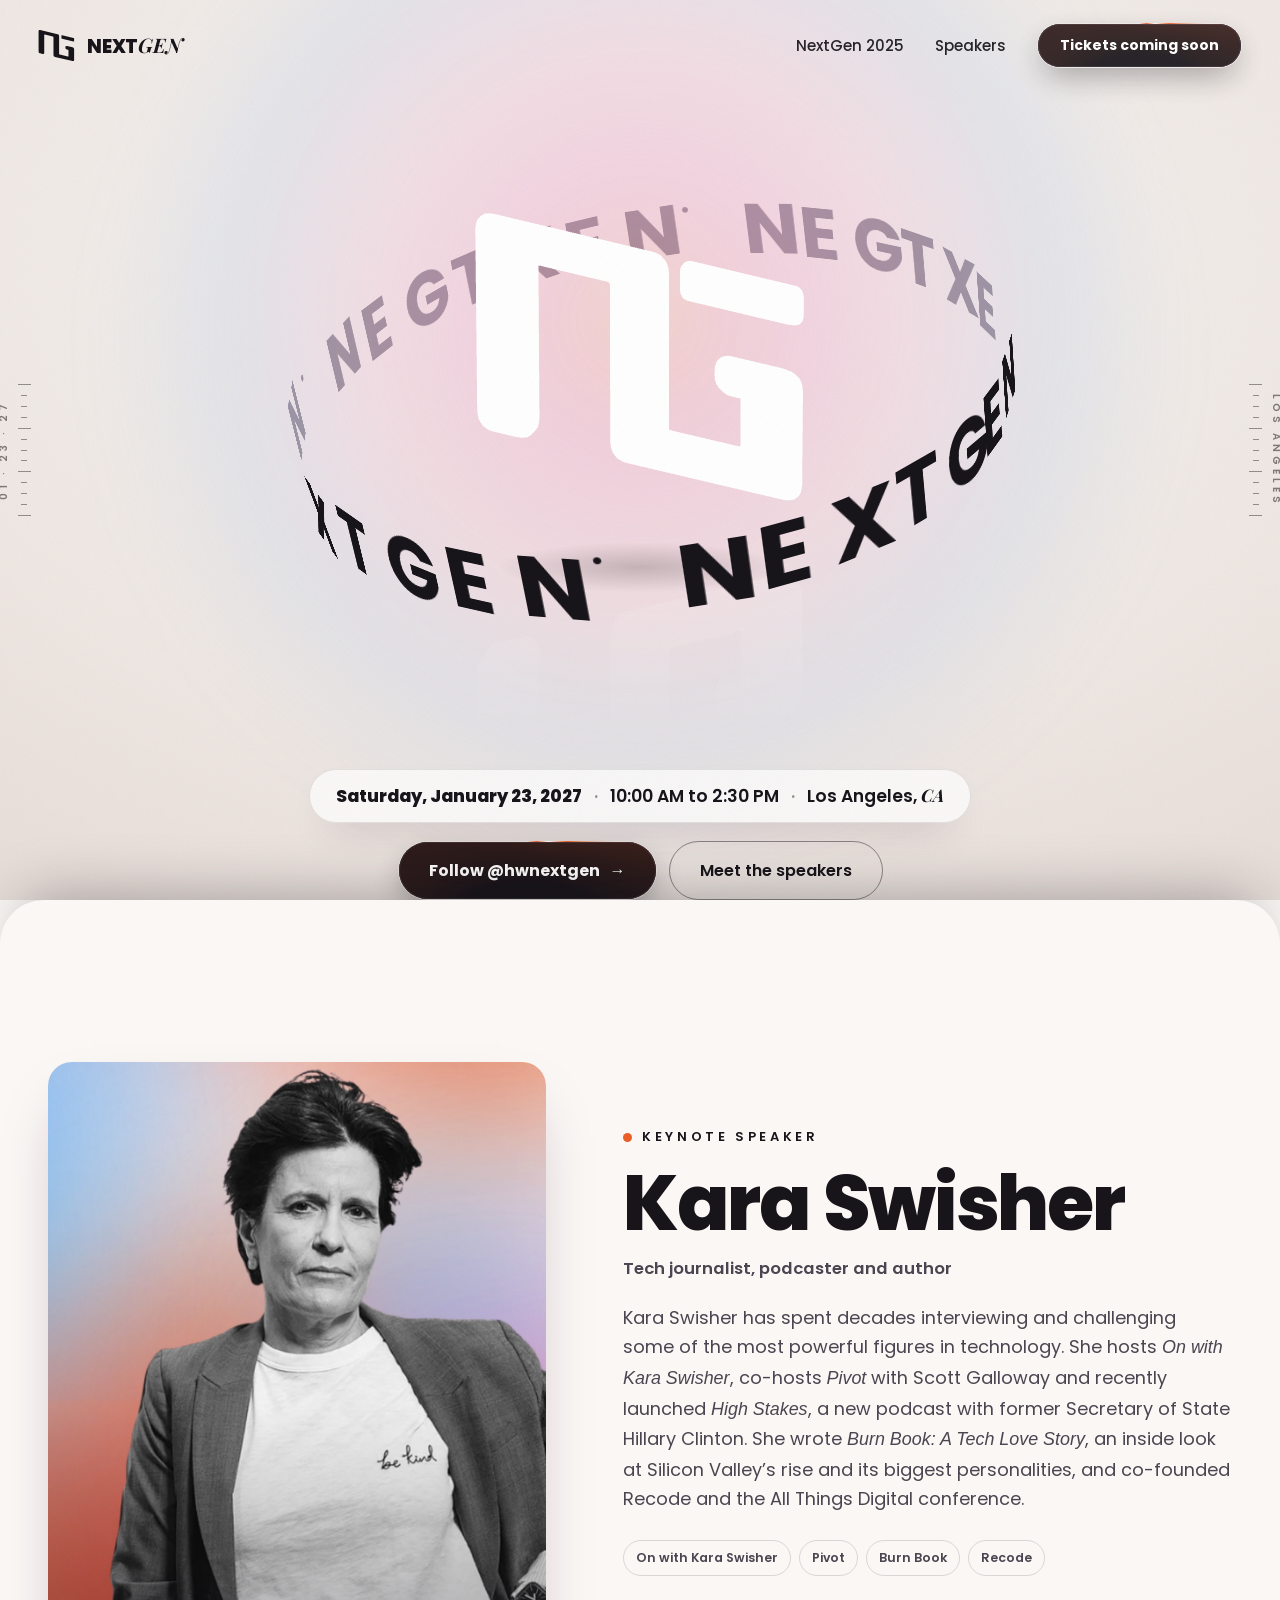
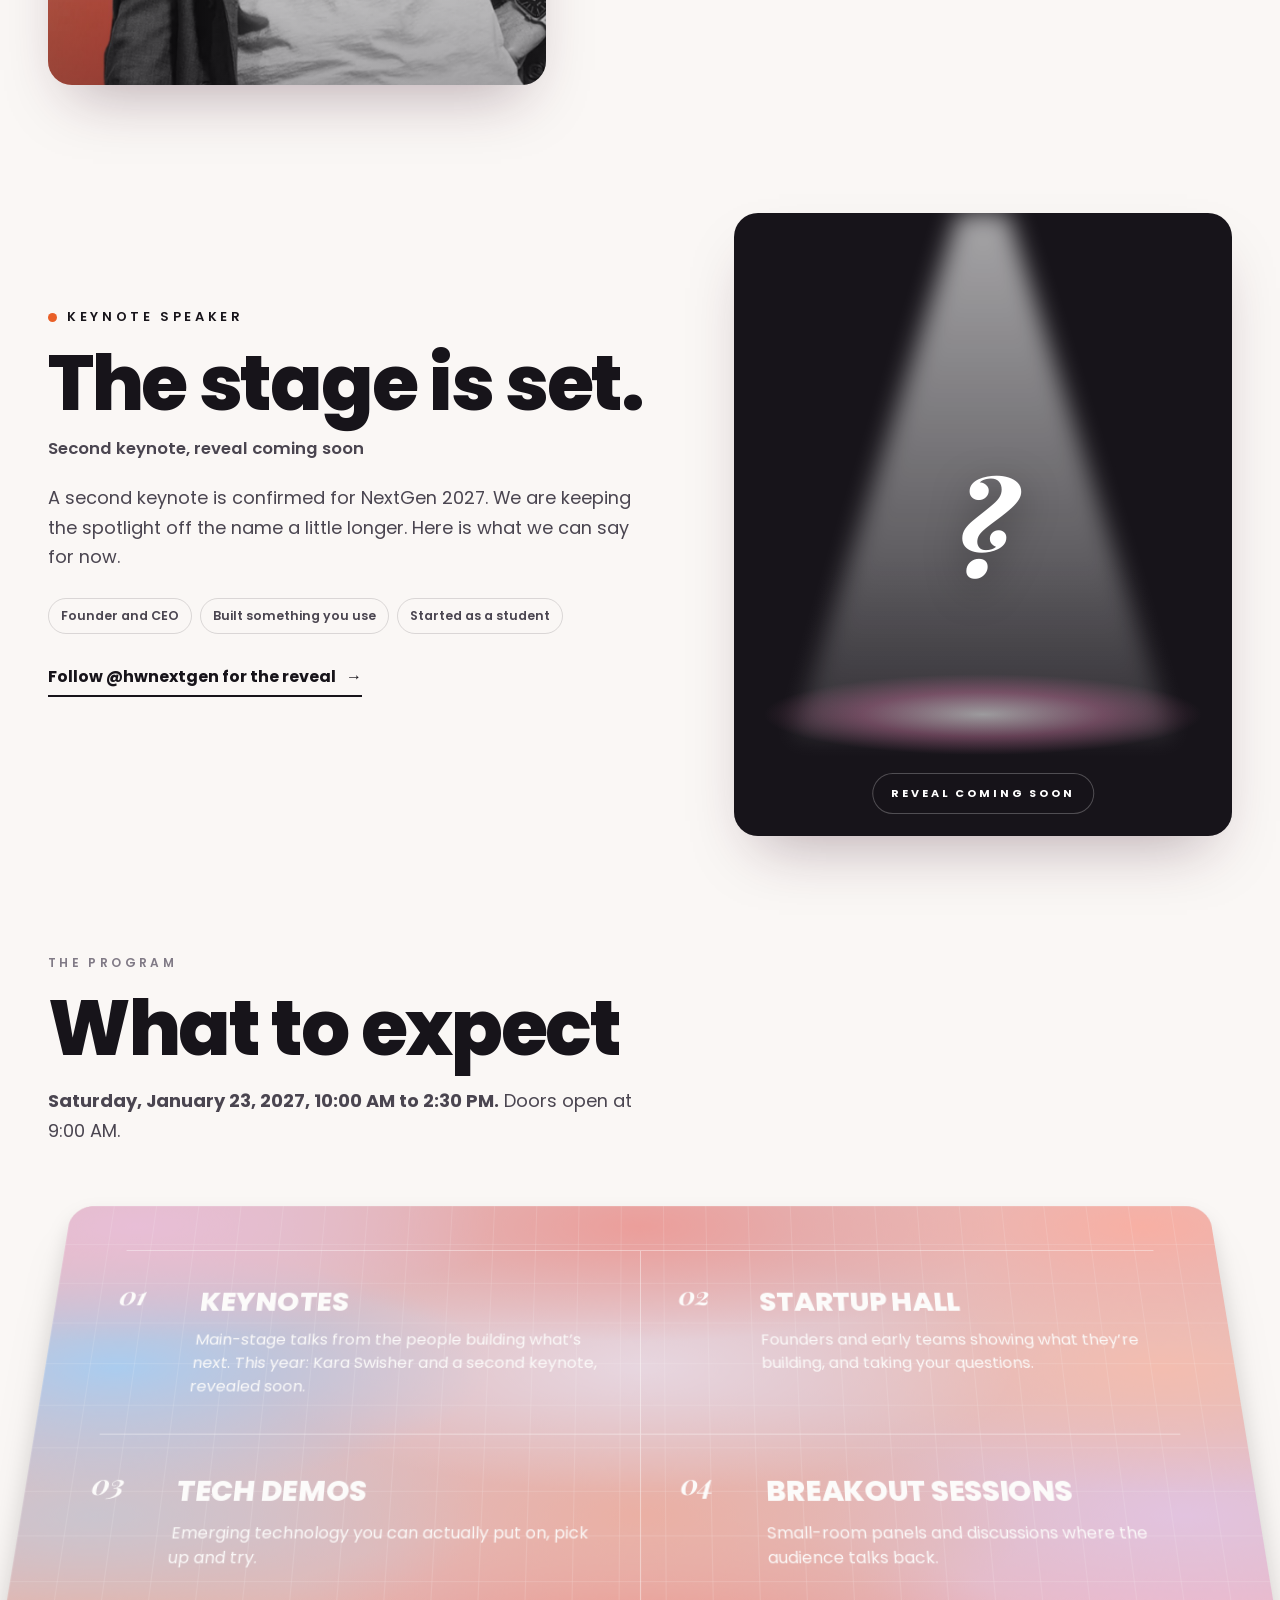
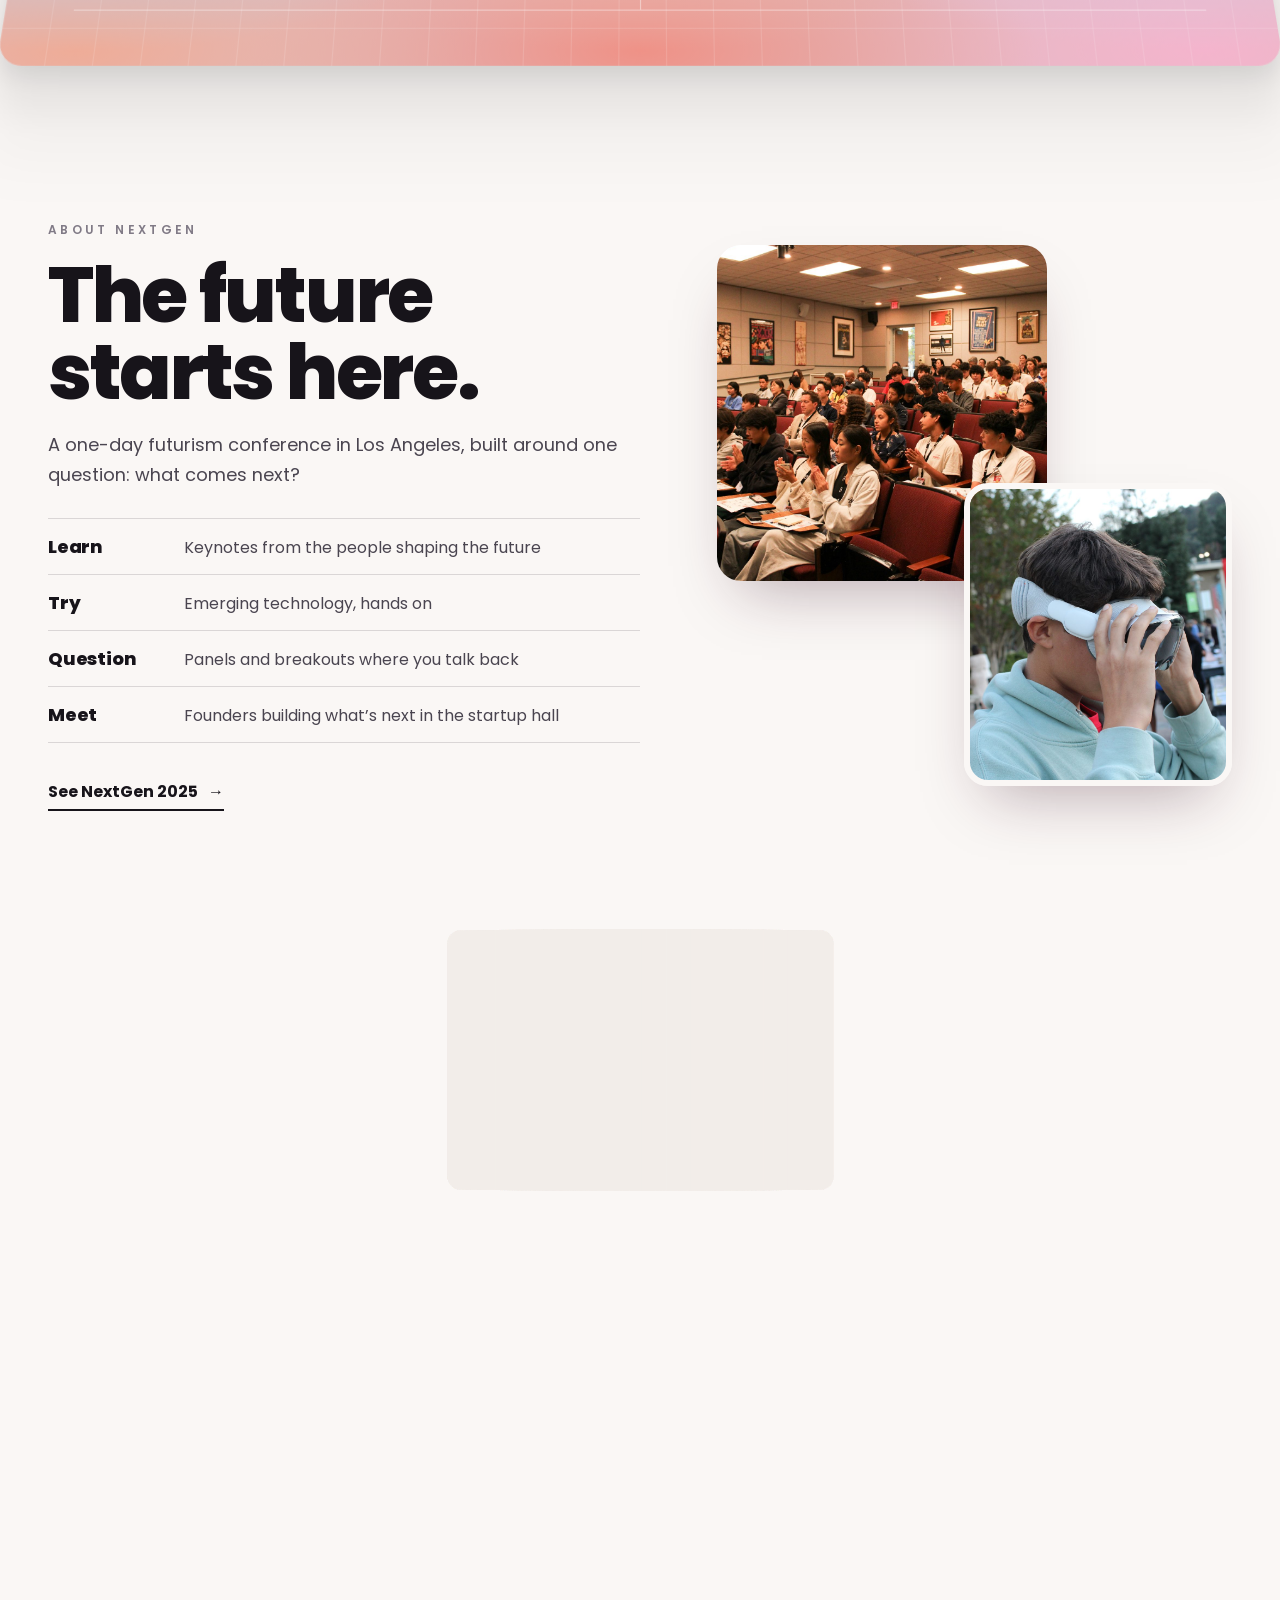
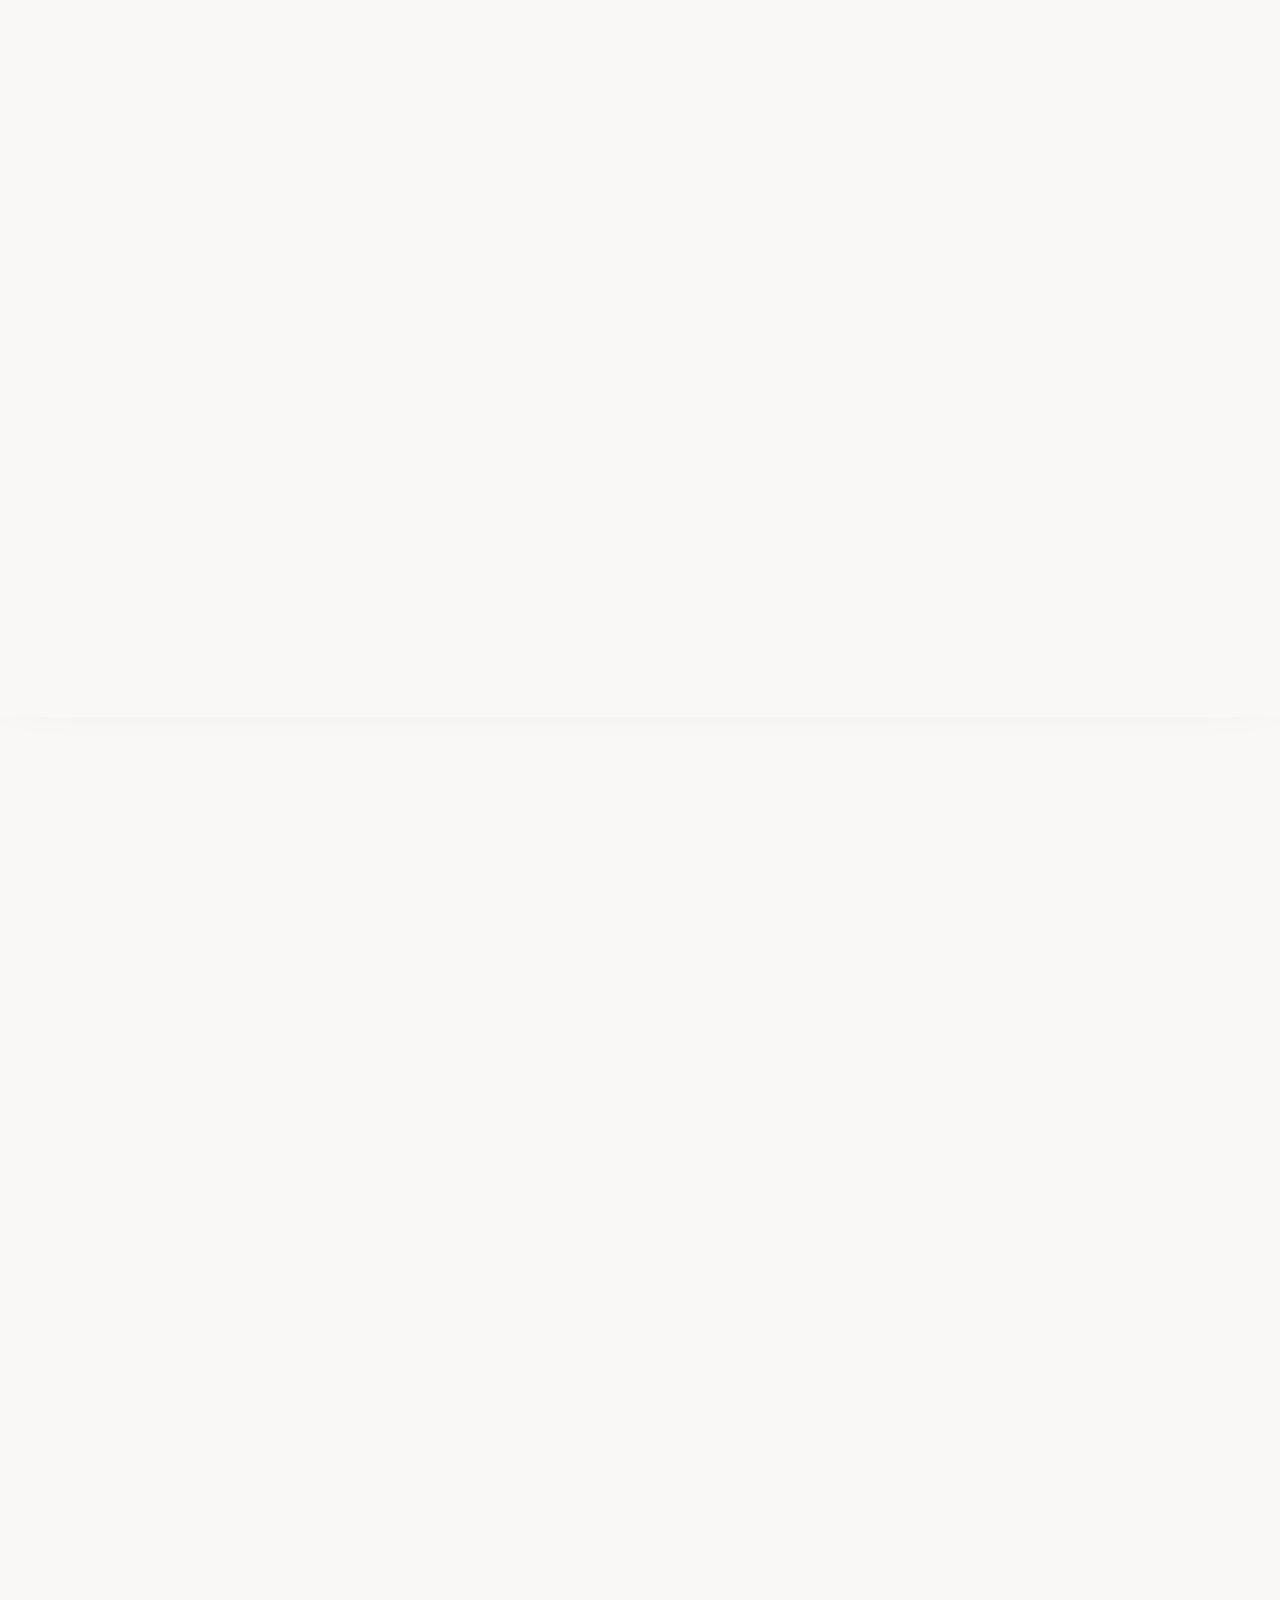
==== commit 4b72a720: "Publish site 2026-11-20 20:23 Co-Authored-By: Claude Fable 5.2 <noreply@anthropic.com>" ====
--- a/index.html
+++ b/index.html
@@ -207,7 +207,13 @@
 
   .hero-foot {
     position: absolute; left: 0; right: 0; bottom: 0; z-index: 40;
-    display: grid; grid-template-columns: 1fr; justify-items: center; align-items: end; gap: 24px;
+    display: grid; grid-template-columns: 1fr; justify-items: center; align-items: end; gap: 18px;
+  }
+  .hero-when { display: flex; flex-wrap: wrap; justify-content: center; align-items: center; gap: 4px 0; padding: 13px 26px; border-radius: 999px; background: rgba(255,255,255,0.72); border: 1px solid rgba(23,20,26,0.10);
+    box-shadow: 0 18px 40px -22px rgba(60,20,40,0.45); font-size: clamp(15px, 1.35vw, 20px); font-weight: 600; color: var(--ink); text-align: center; }
+  .hero-when b { font-weight: 800; }
+  .hero-when > span::before { content: '\00b7'; margin: 0 12px; opacity: 0.45; }
+  @media (max-width: 640px) { .hero-when { flex-direction: column; border-radius: 22px; padding: 12px 22px; font-size: 15px; } .hero-when > span::before { content: none; } .hero-when > span:last-child { display: none; }
     padding: 0 clamp(20px, 3vw, 44px) clamp(20px, 4vh, 40px);
   }
   .hero-date .kick { font-size: 13px; font-weight: 600; letter-spacing: 0.28em; opacity: 0.9; }
@@ -284,6 +290,8 @@
 
   /* keynote */
   .keynote { display: grid; grid-template-columns: 0.9fr 1.1fr; gap: clamp(32px, 6vw, 96px); align-items: center; }
+  .keynote.flip { grid-template-columns: 1.1fr 0.9fr; margin-top: clamp(72px, 10vw, 140px); }   /* second keynote: photo on the right */
+  .keynote.flip > .kwrap { order: 2; }
   .kwrap { perspective: 1400px; }
   .kphoto { position: relative; border-radius: var(--radius); overflow: hidden; aspect-ratio: 4 / 5; box-shadow: var(--shadow); isolation: isolate;
     transform: rotateX(var(--rx, 0deg)) rotateY(var(--ry, 0deg)) translateY(var(--py, 0px)); transition: transform .6s cubic-bezier(.2,.8,.2,1), box-shadow .5s ease; will-change: transform; }
@@ -355,6 +363,8 @@
   .fstage .strip .mqt i { font-style: normal; opacity: 0.6; }
   .fstage .mid { position: relative; z-index: 2; text-align: center; padding: 0 clamp(20px, 4vw, 48px) 9vh; flex: 1; display: flex; flex-direction: column; justify-content: center; align-items: center; }
   .fstage .h2 { font-size: clamp(48px, 9vw, 140px); }
+  .fstage .lead.when i { font-style: normal; opacity: 0.7; }
+  .fstage .lead.when { font-weight: 700; font-size: clamp(17px, 1.7vw, 24px); }
   .fstage .lead { color: rgba(255,255,255,0.92); margin: 20px auto 0; text-align: center; }
   .fstage .btns { margin-top: 44px; display: flex; gap: 18px; justify-content: center; flex-wrap: wrap; }
   .fstage .btns .pill { font-size: clamp(18px, 1.6vw, 24px); padding: clamp(18px, 1.6vw, 26px) clamp(34px, 3vw, 52px); }
@@ -382,7 +392,8 @@
     .countdown { justify-self: center; text-align: center; }
     .countdown .nums { justify-content: center; }
     .hero-date { text-align: center; }
-    .about, .faq, .venue .inner, .keynote { grid-template-columns: 1fr; }
+    .about, .faq, .venue .inner, .keynote, .keynote.flip { grid-template-columns: 1fr; }
+    .keynote.flip > .kwrap { order: 0; }
     .kfacts { flex-wrap: wrap; }
     .kphoto { max-width: 440px; }
     footer .top { grid-template-columns: 1fr 1fr; }
@@ -408,7 +419,12 @@
     .faq details p { padding-right: 0; }
     .fstage .bottom { grid-template-columns: 1fr; justify-items: center; text-align: center; gap: 12px; }
     .fstage .bottom > :first-child, .fstage .bottom .badge, .fstage .bottom .totop { justify-self: center; }
-    .fstage .strip { margin-top: 72px; }   /* phones: sits just under the nav, clear of the headline */
+    .fstage .strip { margin-top: 72px; }
+    .fstage .lead.when { margin-top: 12px; font-size: 17px; line-height: 1.45; }   /* phones: date and time on a line each, and the stack tightened to make room for them */
+    .fstage .lead.when span { display: block; }
+    .fstage .lead.when i { display: none; }
+    .fstage .btns { margin-top: 26px; }
+    .fstage .mid { padding-bottom: 3vh; }   /* phones: sits just under the nav, clear of the headline */
     .fstage .strip .mqt { font-size: 11px; }
   }
   @media (prefers-reduced-motion: reduce) {
@@ -519,6 +535,7 @@
   <h1 style="position:absolute;width:1px;height:1px;overflow:hidden;clip:rect(0 0 0 0)">NextGen Conference, January 23, 2027, Los Angeles</h1>
 
   <div class="hero-foot">
+    <div class="hero-when"><b>Saturday, January 23, 2027</b><span>10:00 AM to 2:30 PM</span><span>Los Angeles, <span class="it">CA</span></span></div>
     <div class="hero-cta">
       <a class="pill cta" href="https://instagram.com/hwnextgen" target="_blank" rel="noopener">Follow @hwnextgen <span class="arr">&rarr;</span></a>
       <a class="pill ghost" href="speakers.html">Meet the speakers</a>
@@ -531,6 +548,18 @@
 <section class="block" id="keynote">
   <div class="wrap">
     <div class="keynote">
+      <div class="kwrap reveal"><div class="kphoto" data-tilt>
+      <img src="assets/photos/kara-swisher.jpg?v=1" alt="Kara Swisher" loading="lazy">
+    </div></div>
+      <div class="reveal">
+        <div class="eyebrow klab">Keynote speaker</div>
+        <h2 class="h2">Kara Swisher</h2>
+        <div class="krole">Tech journalist, podcaster and author</div>
+        <p class="lead" style="margin-top:22px">Kara Swisher has spent decades interviewing and challenging some of the most powerful figures in technology. She hosts <em>On with Kara Swisher</em>, co-hosts <em>Pivot</em> with Scott Galloway and recently launched <em>High Stakes</em>, a new podcast with former Secretary of State Hillary Clinton. She wrote <em>Burn Book: A Tech Love Story</em>, an inside look at Silicon Valley&rsquo;s rise and its biggest personalities, and co-founded Recode and the All Things Digital conference.</p>
+        <div class="kfacts"><span>On with Kara Swisher</span><span>Pivot</span><span>Burn Book</span><span>Recode</span></div>
+      </div>
+    </div>
+    <div class="keynote flip">
       <div class="kwrap reveal"><div class="kphoto kmyst km-stage" id="kphoto" data-tilt role="img" aria-label="Keynote speaker, to be revealed">
       <span class="cone" aria-hidden="true"><i></i></span><span class="pool" aria-hidden="true"></span><span class="q" aria-hidden="true">?</span>
       <span class="soon">Reveal coming soon</span>
@@ -538,8 +567,8 @@
       <div class="reveal">
         <div class="eyebrow klab">Keynote speaker</div>
         <h2 class="h2">The stage is set.</h2>
-        <div class="krole">Keynote reveal coming soon</div>
-        <p class="lead" style="margin-top:22px">The main stage has its opener for NextGen 2027. We are keeping the spotlight off the name a little longer. Here is what we can say for now.</p>
+        <div class="krole">Second keynote, reveal coming soon</div>
+        <p class="lead" style="margin-top:22px">A second keynote is confirmed for NextGen 2027. We are keeping the spotlight off the name a little longer. Here is what we can say for now.</p>
         <div class="kfacts"><span>Founder and CEO</span><span>Built something you use</span><span>Started as a student</span></div>
         <a class="kmore" href="https://instagram.com/hwnextgen" target="_blank" rel="noopener">Follow @hwnextgen for the reveal <span class="arr">&rarr;</span></a>
       </div>
@@ -553,12 +582,12 @@
     <div class="shead reveal">
       <div class="eyebrow">The program</div>
       <h2 class="h2" style="white-space:nowrap">What to expect</h2>
-      <p class="lead">Doors open at 9:00 AM.</p>
+      <p class="lead"><b>Saturday, January 23, 2027, 10:00 AM to 2:30 PM.</b> Doors open at 9:00 AM.</p>
     </div>
     <div class="tilt-wrap"><div class="program" id="program-card">
       <div class="bgm" aria-hidden="true"></div>
       <div class="items">
-        <div class="item"><span class="num">01</span><div><h3>Keynotes</h3><p>Main-stage talks from the people building what&rsquo;s next. This year&rsquo;s keynote is revealed soon.</p></div></div>
+        <div class="item"><span class="num">01</span><div><h3>Keynotes</h3><p>Main-stage talks from the people building what&rsquo;s next. This year: Kara Swisher and a second keynote, revealed soon.</p></div></div>
         <div class="item"><span class="num">02</span><div><h3>Startup Hall</h3><p>Founders and early teams showing what they&rsquo;re building, and taking your questions.</p></div></div>
         <div class="item"><span class="num">03</span><div><h3>Tech Demos</h3><p>Emerging technology you can actually put on, pick up and try.</p></div></div>
         <div class="item"><span class="num">04</span><div><h3>Breakout Sessions</h3><p>Small-room panels and discussions where the audience talks back.</p></div></div>
@@ -604,9 +633,9 @@
     <div class="faq faqlist reveal">
       <details><summary>What is NextGen?<span class="pm">+</span></summary><p>NextGen is a one-day futurism conference in Los Angeles: keynotes, panels, hands-on tech demos and a startup hall, built around one question: what comes next? NextGen 2025 brought together more than 325 people.</p></details>
       <details><summary>Who is it for?<span class="pm">+</span></summary><p>Students and members of the broader Los Angeles community who are curious about where technology is headed. No background required, just curiosity.</p></details>
-      <details><summary>When and where is NextGen?<span class="pm">+</span></summary><p>Saturday, January 23, 2027 in Los Angeles. Venue details are announced soon. Doors open at 9:00 AM.</p></details>
+      <details><summary>When and where is NextGen?<span class="pm">+</span></summary><p>Saturday, January 23, 2027 in Los Angeles. Venue details are announced soon. Doors open at 9:00 AM and the program runs from 10:00 AM to 2:30 PM.</p></details>
       <details><summary>What is the attire?<span class="pm">+</span></summary><p>There is no dress code. Most people go business casual, but wear whatever you are comfortable in. You&rsquo;ll be moving between the main stage, breakout rooms and the demo floor, so comfortable shoes are a good idea.</p></details>
-      <details><summary>What will the day look like?<span class="pm">+</span></summary><p>Doors open at 9:00 AM. The day opens on the main stage with the keynote, then splits into panels and breakout sessions where the audience does the questioning. Between sessions, tech demos put emerging hardware in your hands, and the startup hall is open all day to meet founders building what&rsquo;s next.</p></details>
+      <details><summary>What will the day look like?<span class="pm">+</span></summary><p>Doors open at 9:00 AM and the program runs from 10:00 AM to 2:30 PM. The day opens on the main stage with the keynotes, then splits into panels and breakout sessions where the audience does the questioning. Between sessions, tech demos put emerging hardware in your hands, and the startup hall is open all day to meet founders building what&rsquo;s next.</p></details>
     </div>
     <a class="more reveal" href="#tickets" data-tickets>Tickets coming soon</a>
   </div>
@@ -623,6 +652,7 @@
 
     <div class="mid">
       <h2 class="h2 in">See you in <span class="it">January.</span></h2>
+      <p class="lead when in"><span>Saturday, January 23, 2027</span><i> &middot; </i><span>10:00 AM to 2:30 PM</span></p>
       <div class="btns in">
         <a class="pill cta" href="#tickets" data-tickets id="ticket-btn">Tickets coming soon</a>
         <a class="pill ghost" href="https://instagram.com/hwnextgen" target="_blank" rel="noopener">Follow @hwnextgen</a>
@@ -874,6 +904,7 @@
 
   // ---- scroll-driven: program card tilt + curtain reveal ----
   var card = document.getElementById('program-card');
+  var kps = document.querySelectorAll('.kphoto');
   var curtain = document.getElementById('tickets');
   var ins = document.querySelectorAll('.fstage .in');
   var ticking = false;
@@ -885,9 +916,8 @@
       card.style.transform = 'rotateX(' + (18 * (1 - p)).toFixed(2) + 'deg) scale(' + (0.96 + 0.04 * p).toFixed(4) + ')';
       card.style.opacity = (0.5 + 0.5 * p).toFixed(3);
     }
-    var kp = document.getElementById('kphoto');
-    if (kp && !reduced) {
-      var kr = kp.getBoundingClientRect();
+    for (var ki = 0; ki < kps.length && !reduced; ki++) {
+      var kp = kps[ki], kr = kp.getBoundingClientRect();
       var kpp = clamp((vh - kr.top) / (vh + kr.height));          // 0 entering, 1 leaving
       kp.style.setProperty('--py', ((0.5 - kpp) * 44).toFixed(1) + 'px');   // drifts up as you scroll past
     }
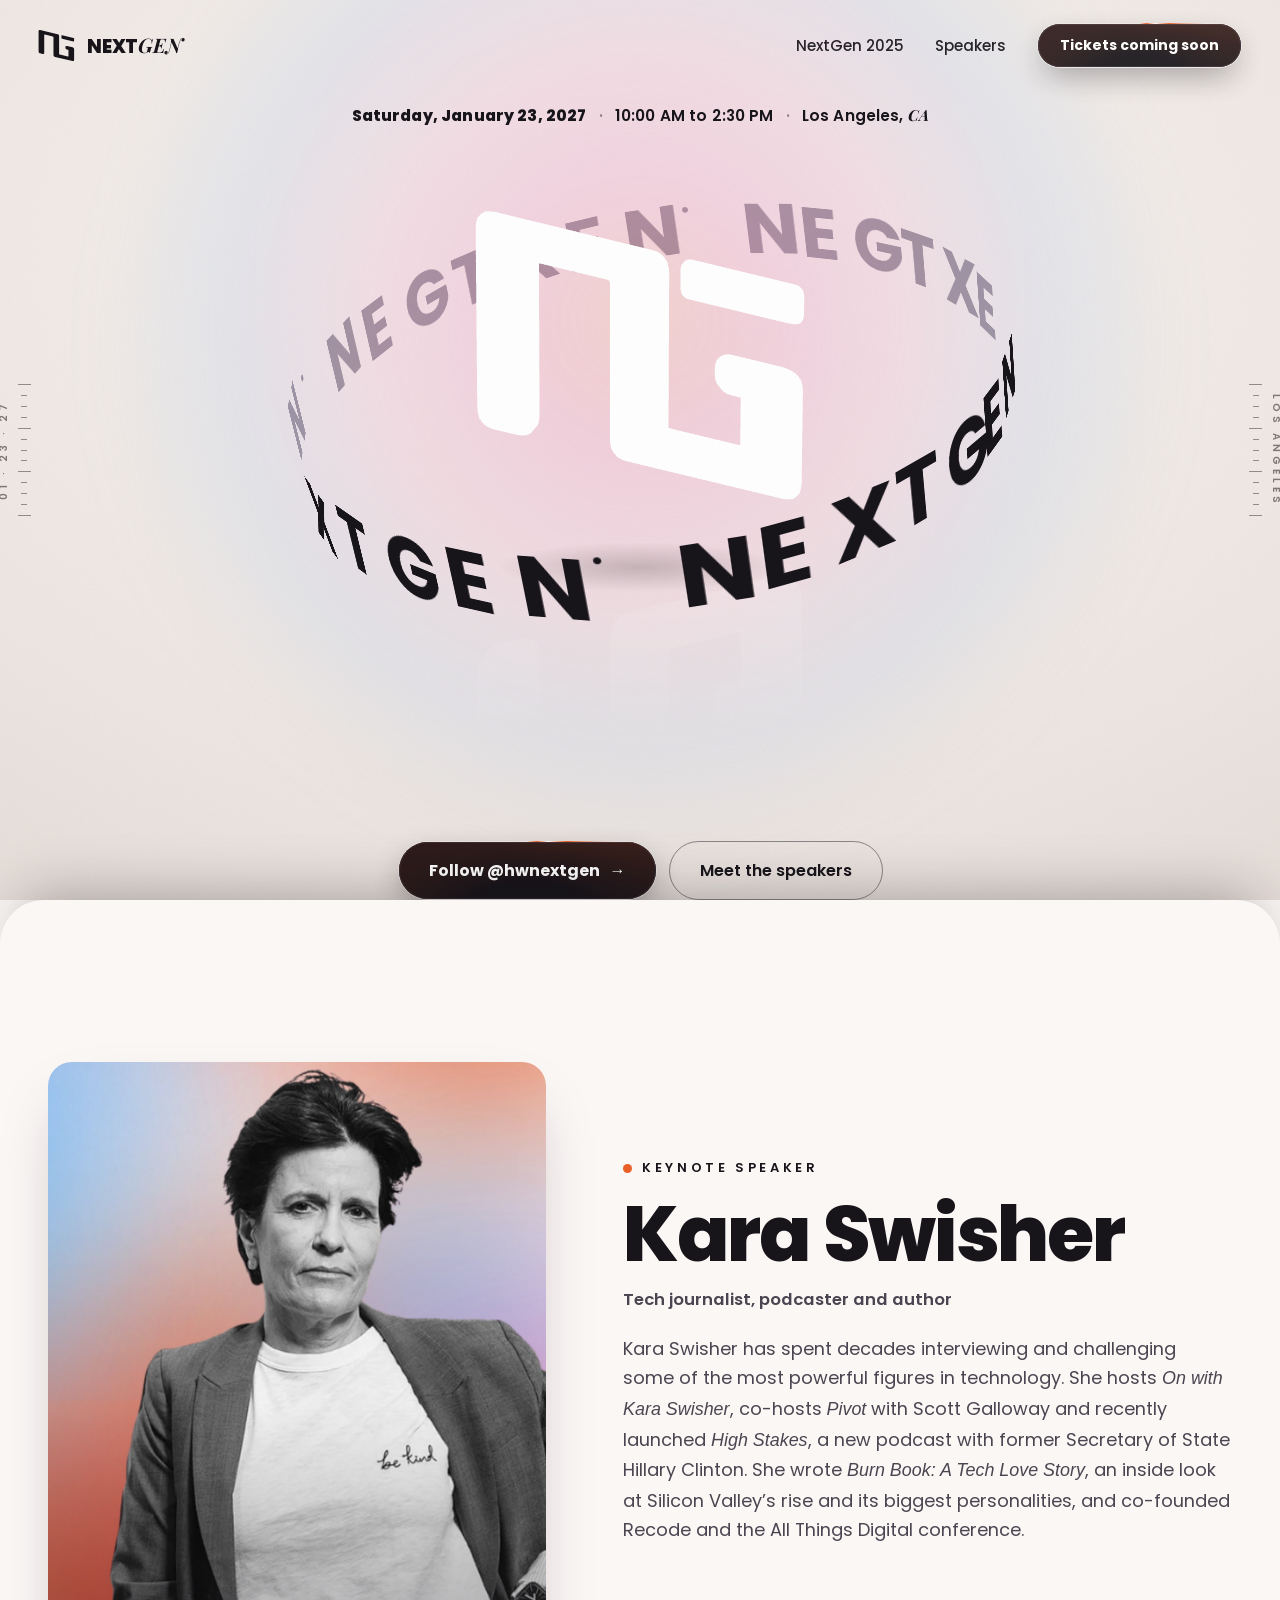
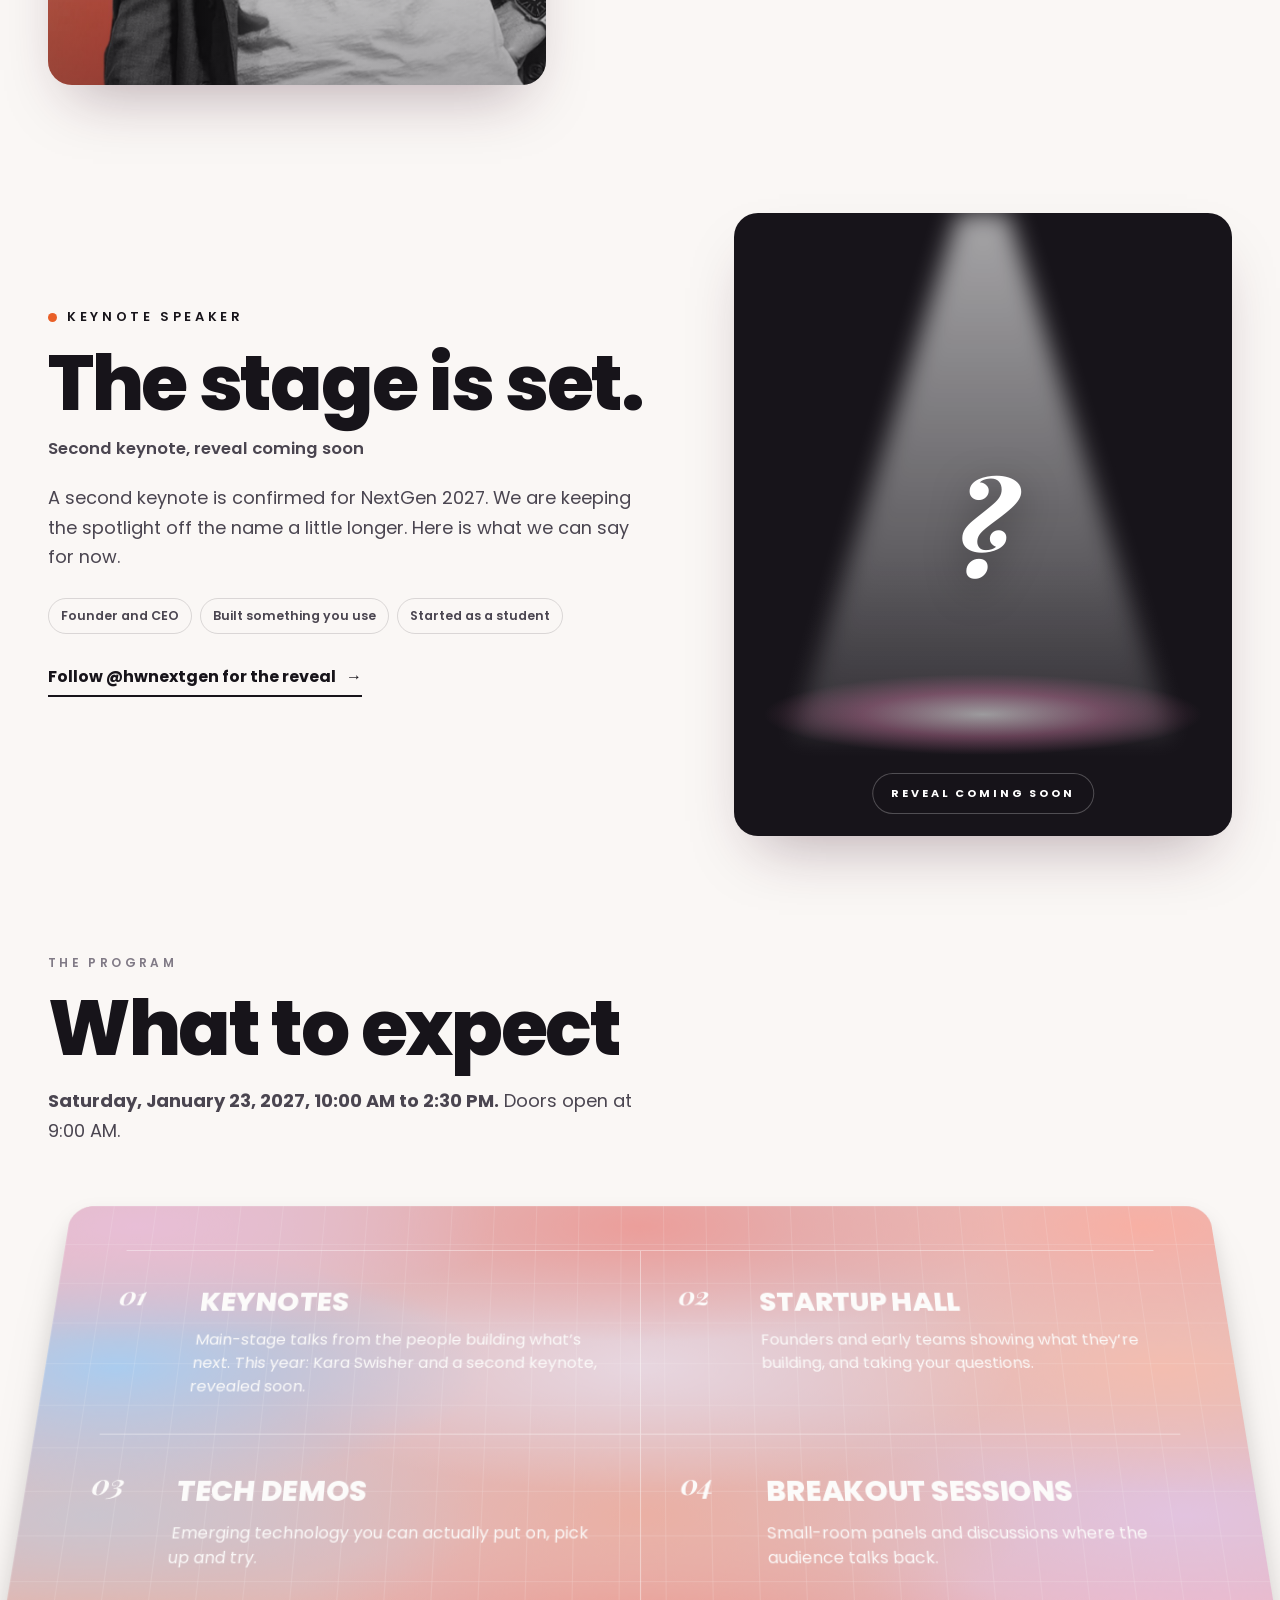
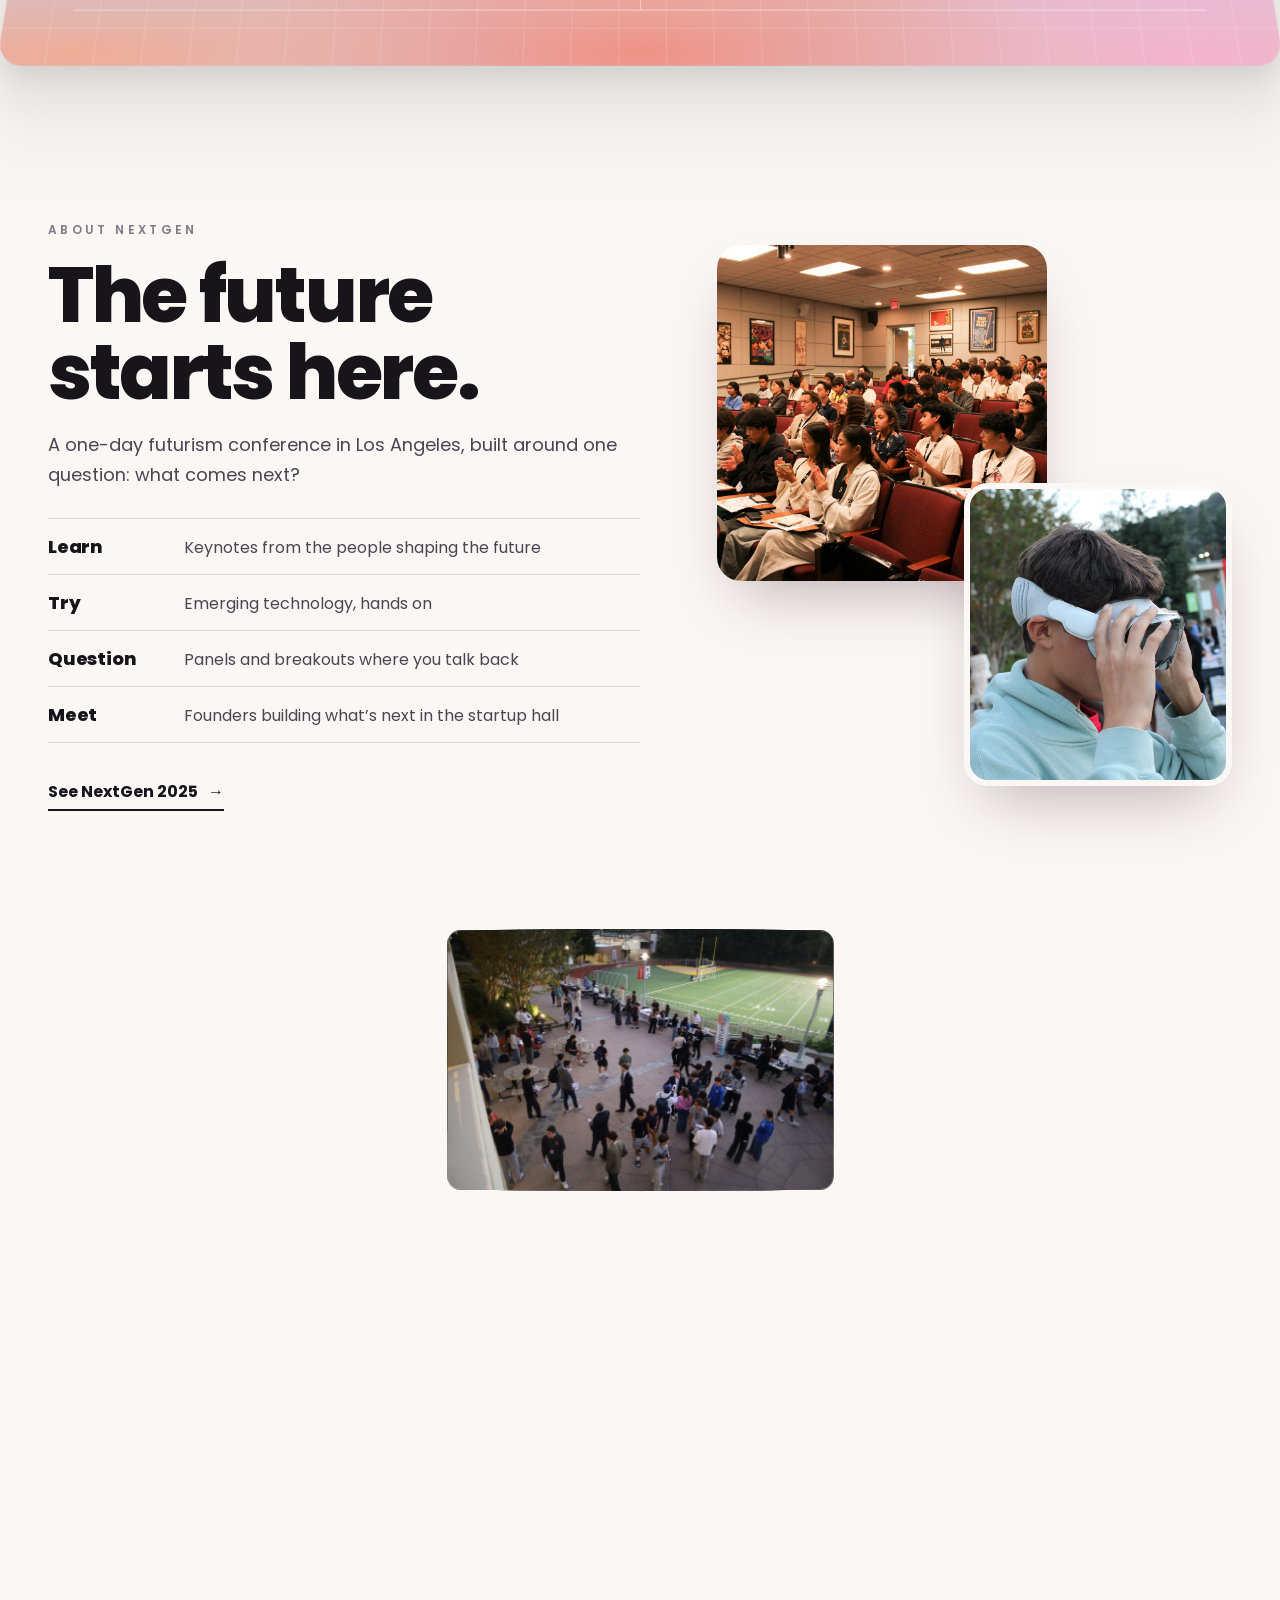
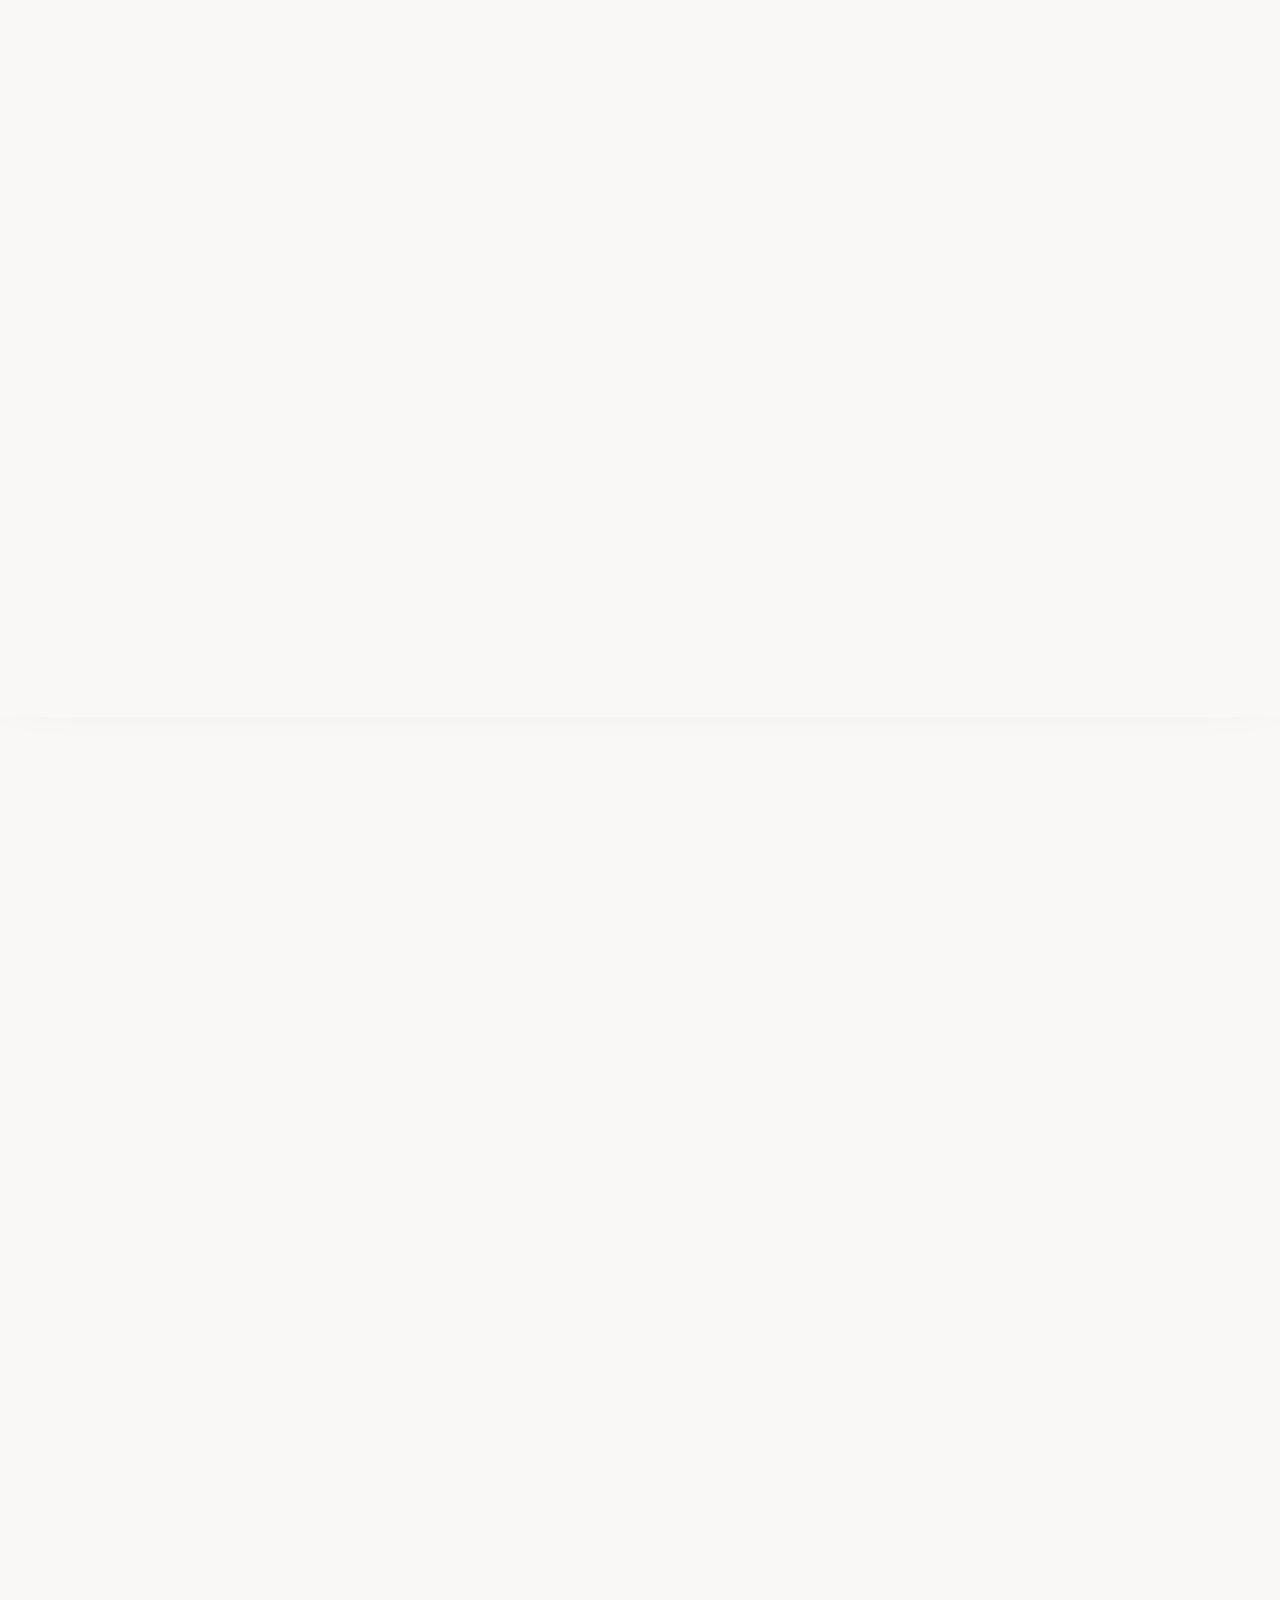
==== commit 6ef0a3bc: "Publish site 2026-11-20 21:17 Co-Authored-By: Claude Fable 5.2 <noreply@anthropic.com>" ====
--- a/index.html
+++ b/index.html
@@ -207,13 +207,12 @@
 
   .hero-foot {
     position: absolute; left: 0; right: 0; bottom: 0; z-index: 40;
-    display: grid; grid-template-columns: 1fr; justify-items: center; align-items: end; gap: 18px;
-  }
-  .hero-when { display: flex; flex-wrap: wrap; justify-content: center; align-items: center; gap: 4px 0; padding: 13px 26px; border-radius: 999px; background: rgba(255,255,255,0.72); border: 1px solid rgba(23,20,26,0.10);
-    box-shadow: 0 18px 40px -22px rgba(60,20,40,0.45); font-size: clamp(15px, 1.35vw, 20px); font-weight: 600; color: var(--ink); text-align: center; }
+    display: grid; grid-template-columns: 1fr; justify-items: center; align-items: end; gap: 24px;
+  }
+  .hero-when { position: absolute; left: 0; right: 0; top: clamp(84px, 11.5vh, 118px); z-index: 40; text-align: center; font-size: clamp(14px, 1.2vw, 18px); font-weight: 600; letter-spacing: 0.01em; color: var(--ink); }
   .hero-when b { font-weight: 800; }
   .hero-when > span::before { content: '\00b7'; margin: 0 12px; opacity: 0.45; }
-  @media (max-width: 640px) { .hero-when { flex-direction: column; border-radius: 22px; padding: 12px 22px; font-size: 15px; } .hero-when > span::before { content: none; } .hero-when > span:last-child { display: none; }
+  @media (max-width: 640px) { .hero-when { top: 96px; font-size: 14.5px; line-height: 1.5; } .hero-when b { display: block; } .hero-when > span::before { content: none; } .hero-when > span:last-child { display: none; }
     padding: 0 clamp(20px, 3vw, 44px) clamp(20px, 4vh, 40px);
   }
   .hero-date .kick { font-size: 13px; font-weight: 600; letter-spacing: 0.28em; opacity: 0.9; }
@@ -534,8 +533,8 @@
 
   <h1 style="position:absolute;width:1px;height:1px;overflow:hidden;clip:rect(0 0 0 0)">NextGen Conference, January 23, 2027, Los Angeles</h1>
 
+  <div class="hero-when"><b>Saturday, January 23, 2027</b><span>10:00 AM to 2:30 PM</span><span>Los Angeles, <span class="it">CA</span></span></div>
   <div class="hero-foot">
-    <div class="hero-when"><b>Saturday, January 23, 2027</b><span>10:00 AM to 2:30 PM</span><span>Los Angeles, <span class="it">CA</span></span></div>
     <div class="hero-cta">
       <a class="pill cta" href="https://instagram.com/hwnextgen" target="_blank" rel="noopener">Follow @hwnextgen <span class="arr">&rarr;</span></a>
       <a class="pill ghost" href="speakers.html">Meet the speakers</a>
@@ -556,7 +555,6 @@
         <h2 class="h2">Kara Swisher</h2>
         <div class="krole">Tech journalist, podcaster and author</div>
         <p class="lead" style="margin-top:22px">Kara Swisher has spent decades interviewing and challenging some of the most powerful figures in technology. She hosts <em>On with Kara Swisher</em>, co-hosts <em>Pivot</em> with Scott Galloway and recently launched <em>High Stakes</em>, a new podcast with former Secretary of State Hillary Clinton. She wrote <em>Burn Book: A Tech Love Story</em>, an inside look at Silicon Valley&rsquo;s rise and its biggest personalities, and co-founded Recode and the All Things Digital conference.</p>
-        <div class="kfacts"><span>On with Kara Swisher</span><span>Pivot</span><span>Burn Book</span><span>Recode</span></div>
       </div>
     </div>
     <div class="keynote flip">
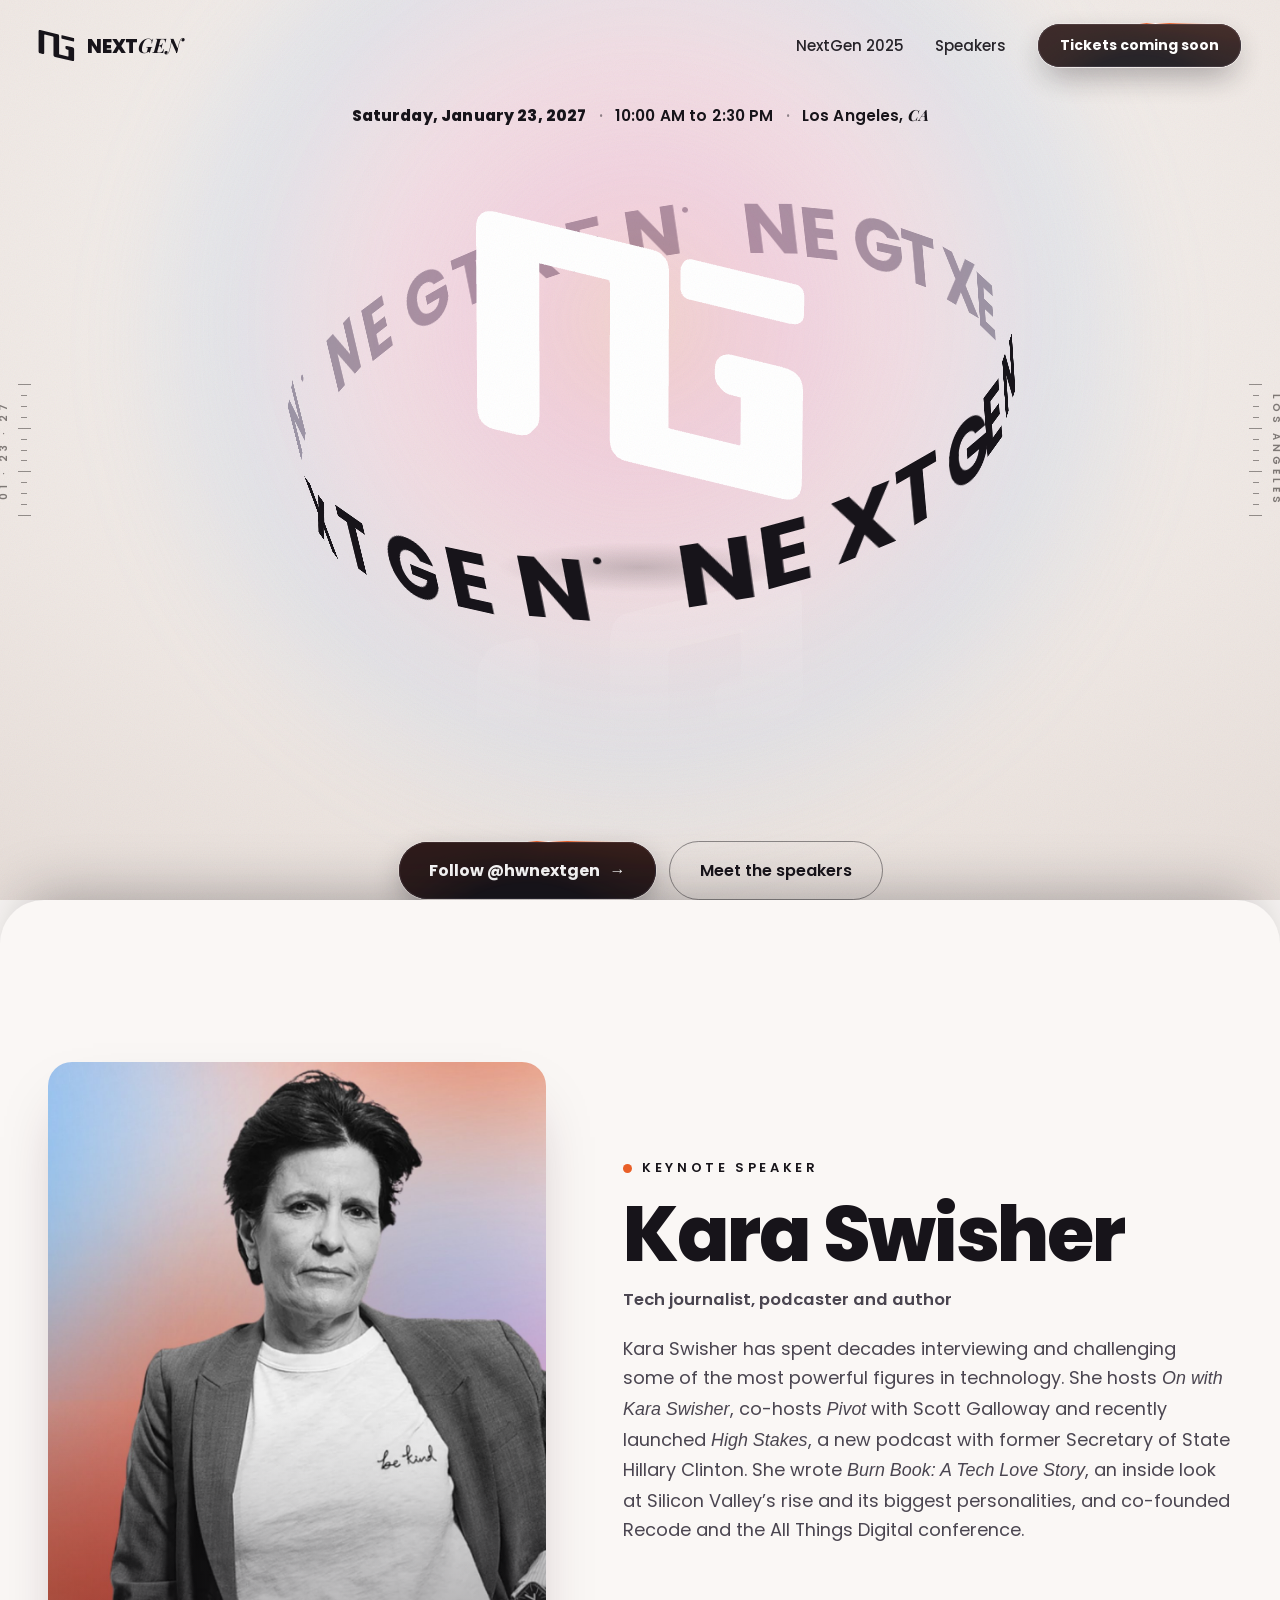
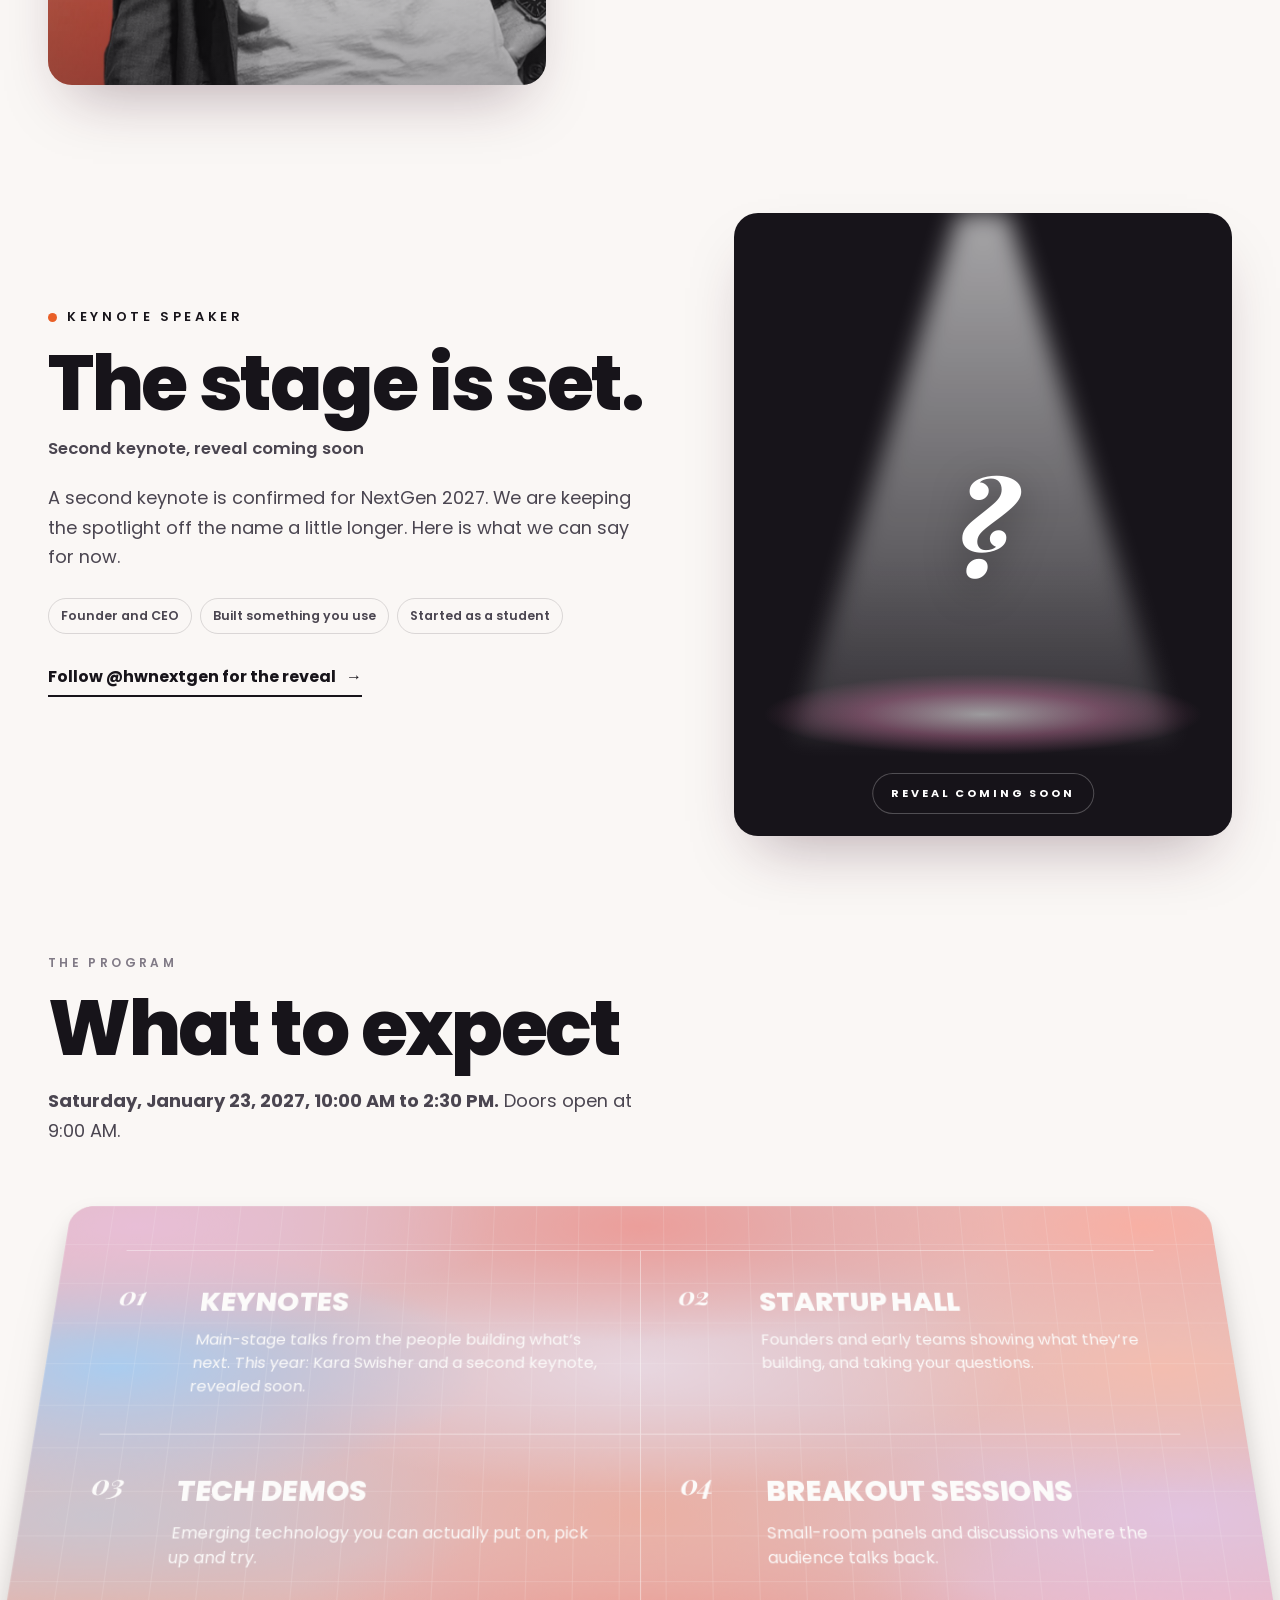
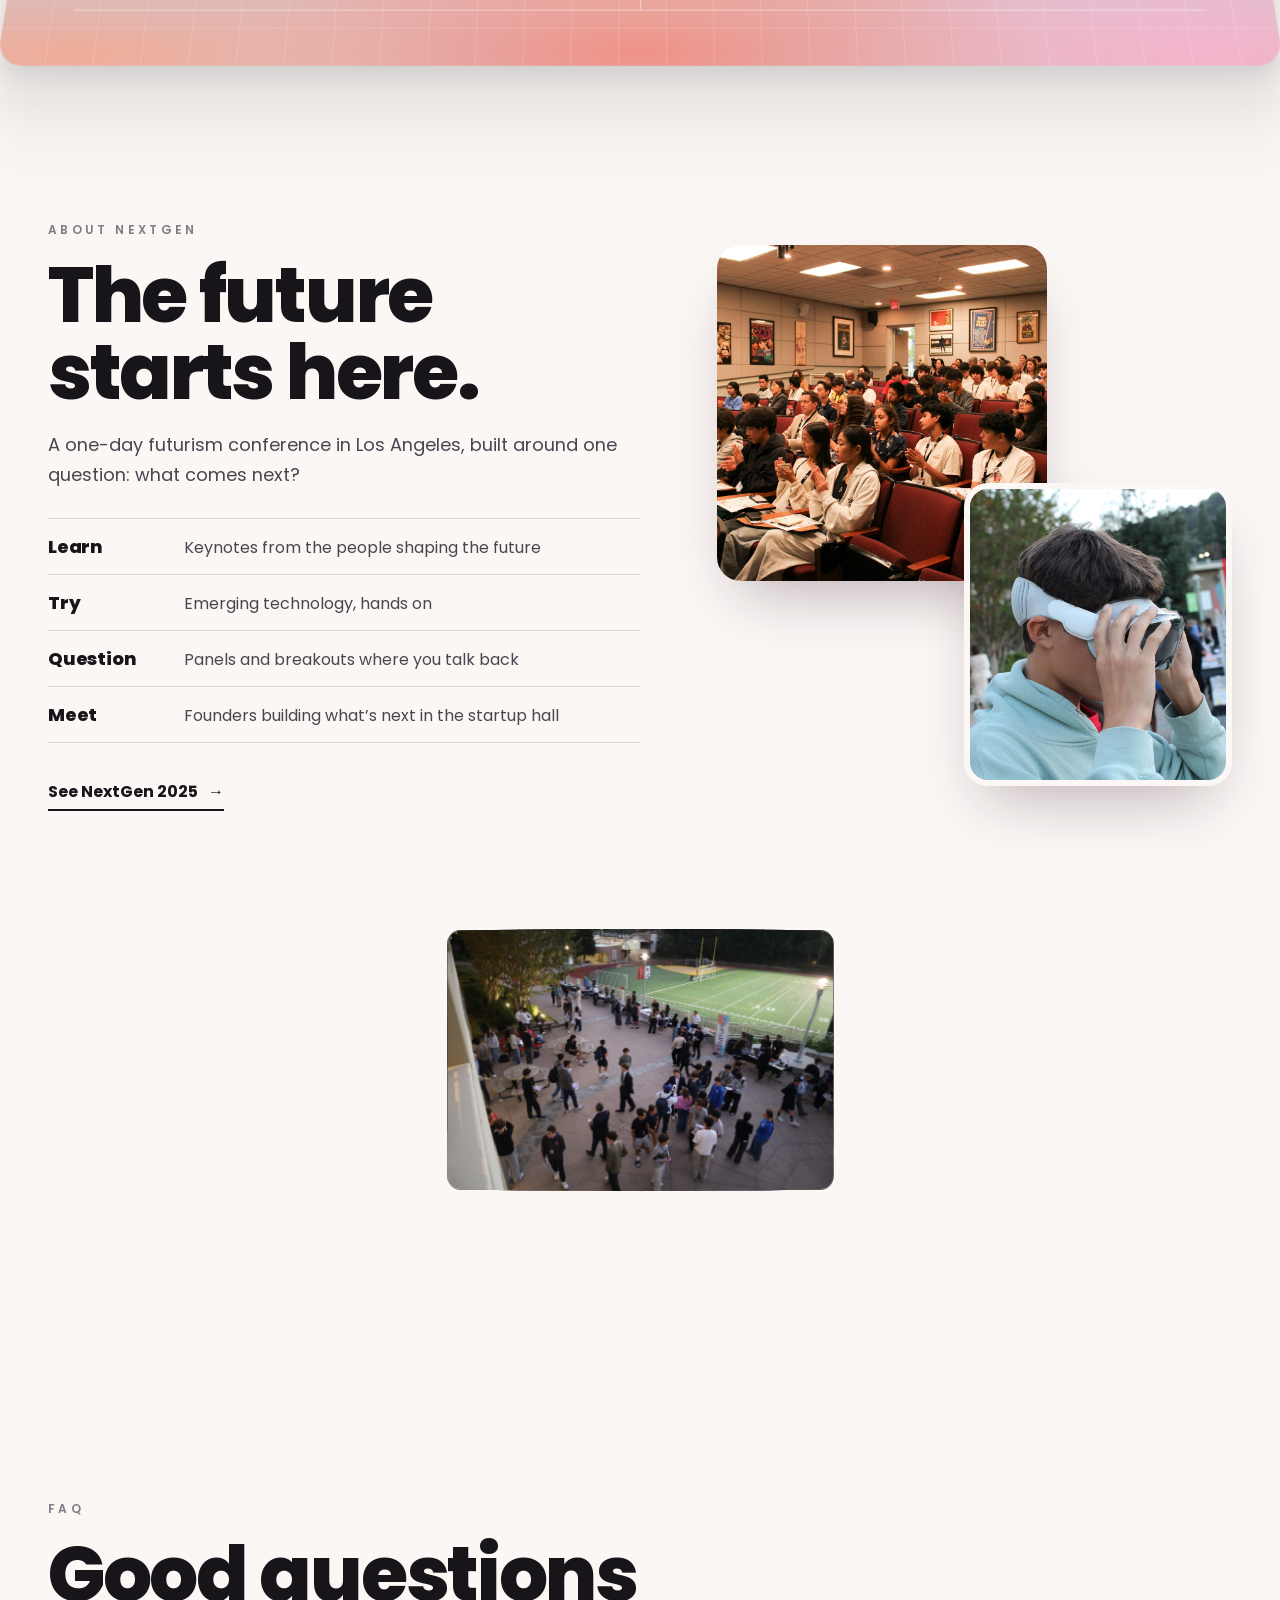
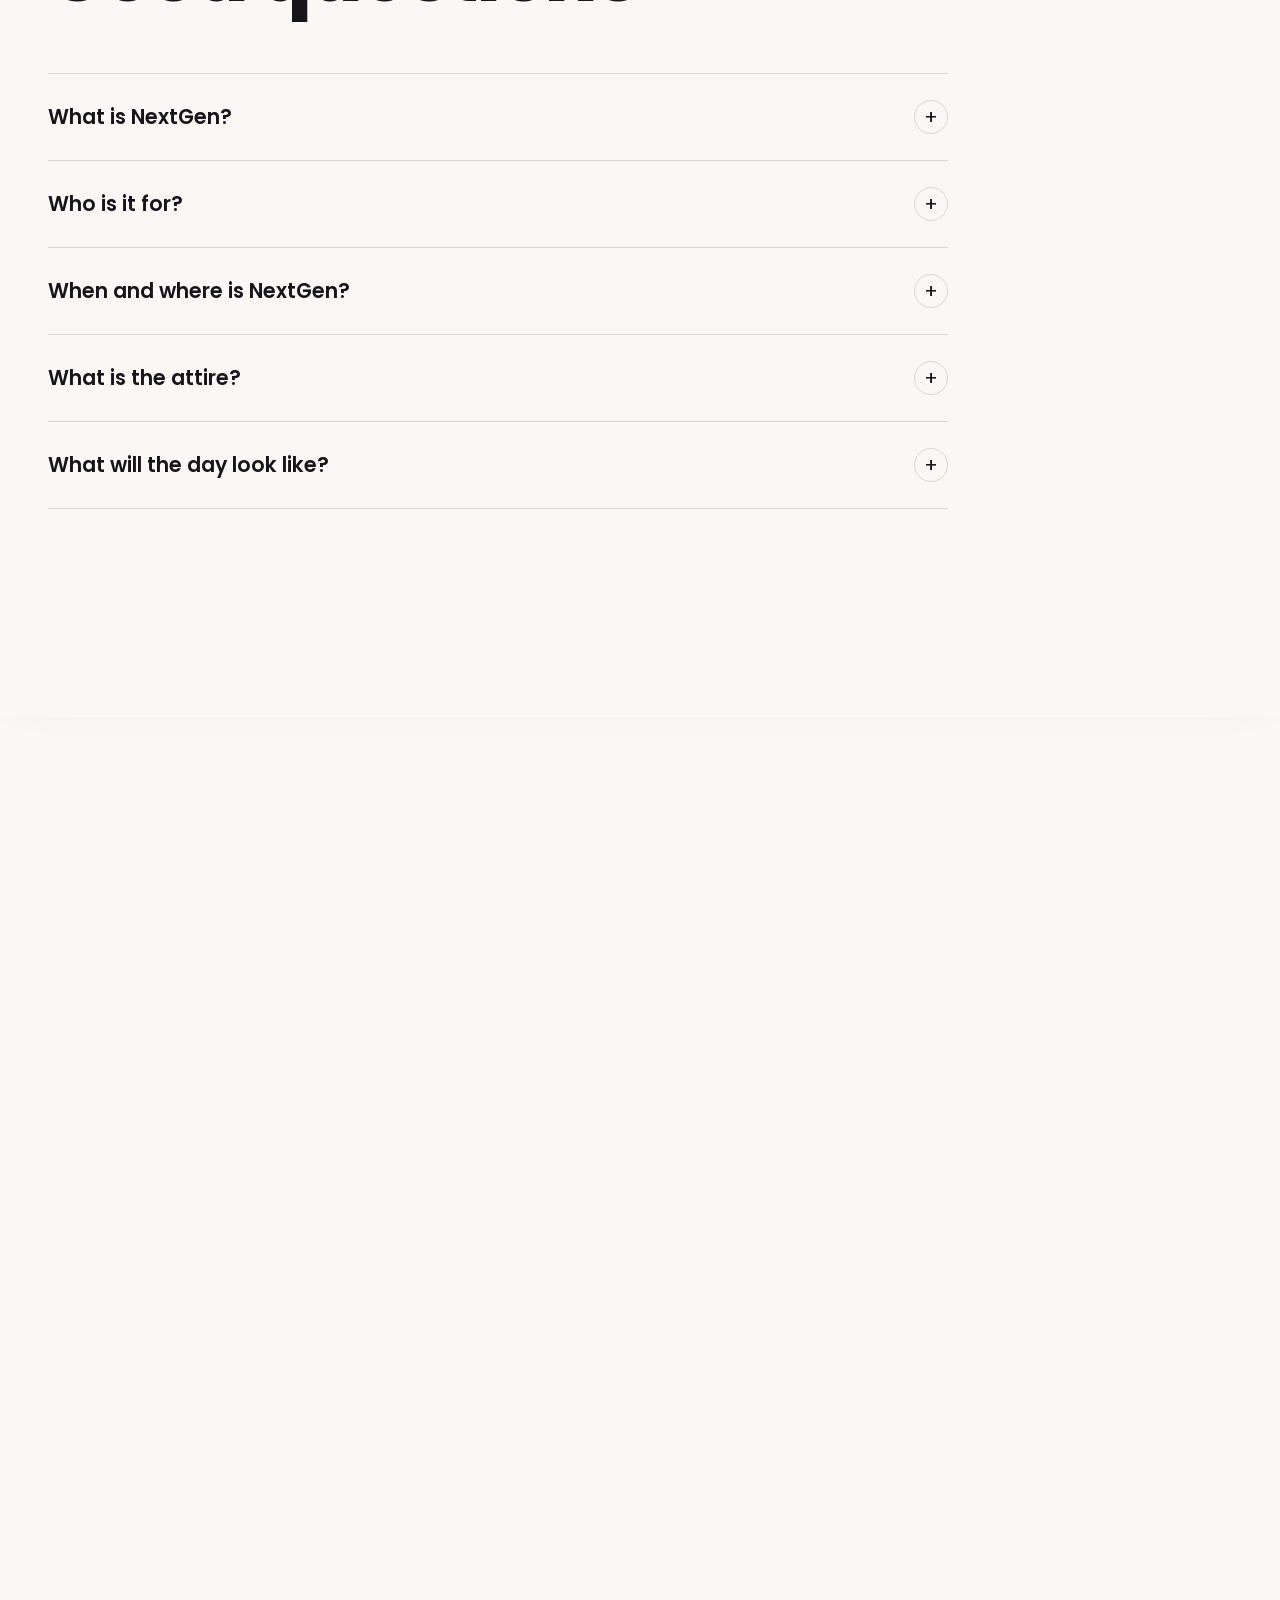
==== commit 22bba205: "Publish site 2026-11-20 21:18 Co-Authored-By: Claude Fable 5.2 <noreply@anthropic.com>" ====
--- a/index.html
+++ b/index.html
@@ -213,7 +213,7 @@
   .hero-when b { font-weight: 800; }
   .hero-when > span::before { content: '\00b7'; margin: 0 12px; opacity: 0.45; }
   @media (max-width: 640px) { .hero-when { top: 96px; font-size: 14.5px; line-height: 1.5; } .hero-when b { display: block; } .hero-when > span::before { content: none; } .hero-when > span:last-child { display: none; }
-    padding: 0 clamp(20px, 3vw, 44px) clamp(20px, 4vh, 40px);
+    padding: 0 clamp(20px, 3vw, 44px) clamp(40px, 8vh, 84px);
   }
   .hero-date .kick { font-size: 13px; font-weight: 600; letter-spacing: 0.28em; opacity: 0.9; }
   .hero-date .big { font-weight: 800; font-size: clamp(24px, 2.9vw, 40px); line-height: 1.1; margin-top: 6px; letter-spacing: -0.01em; }
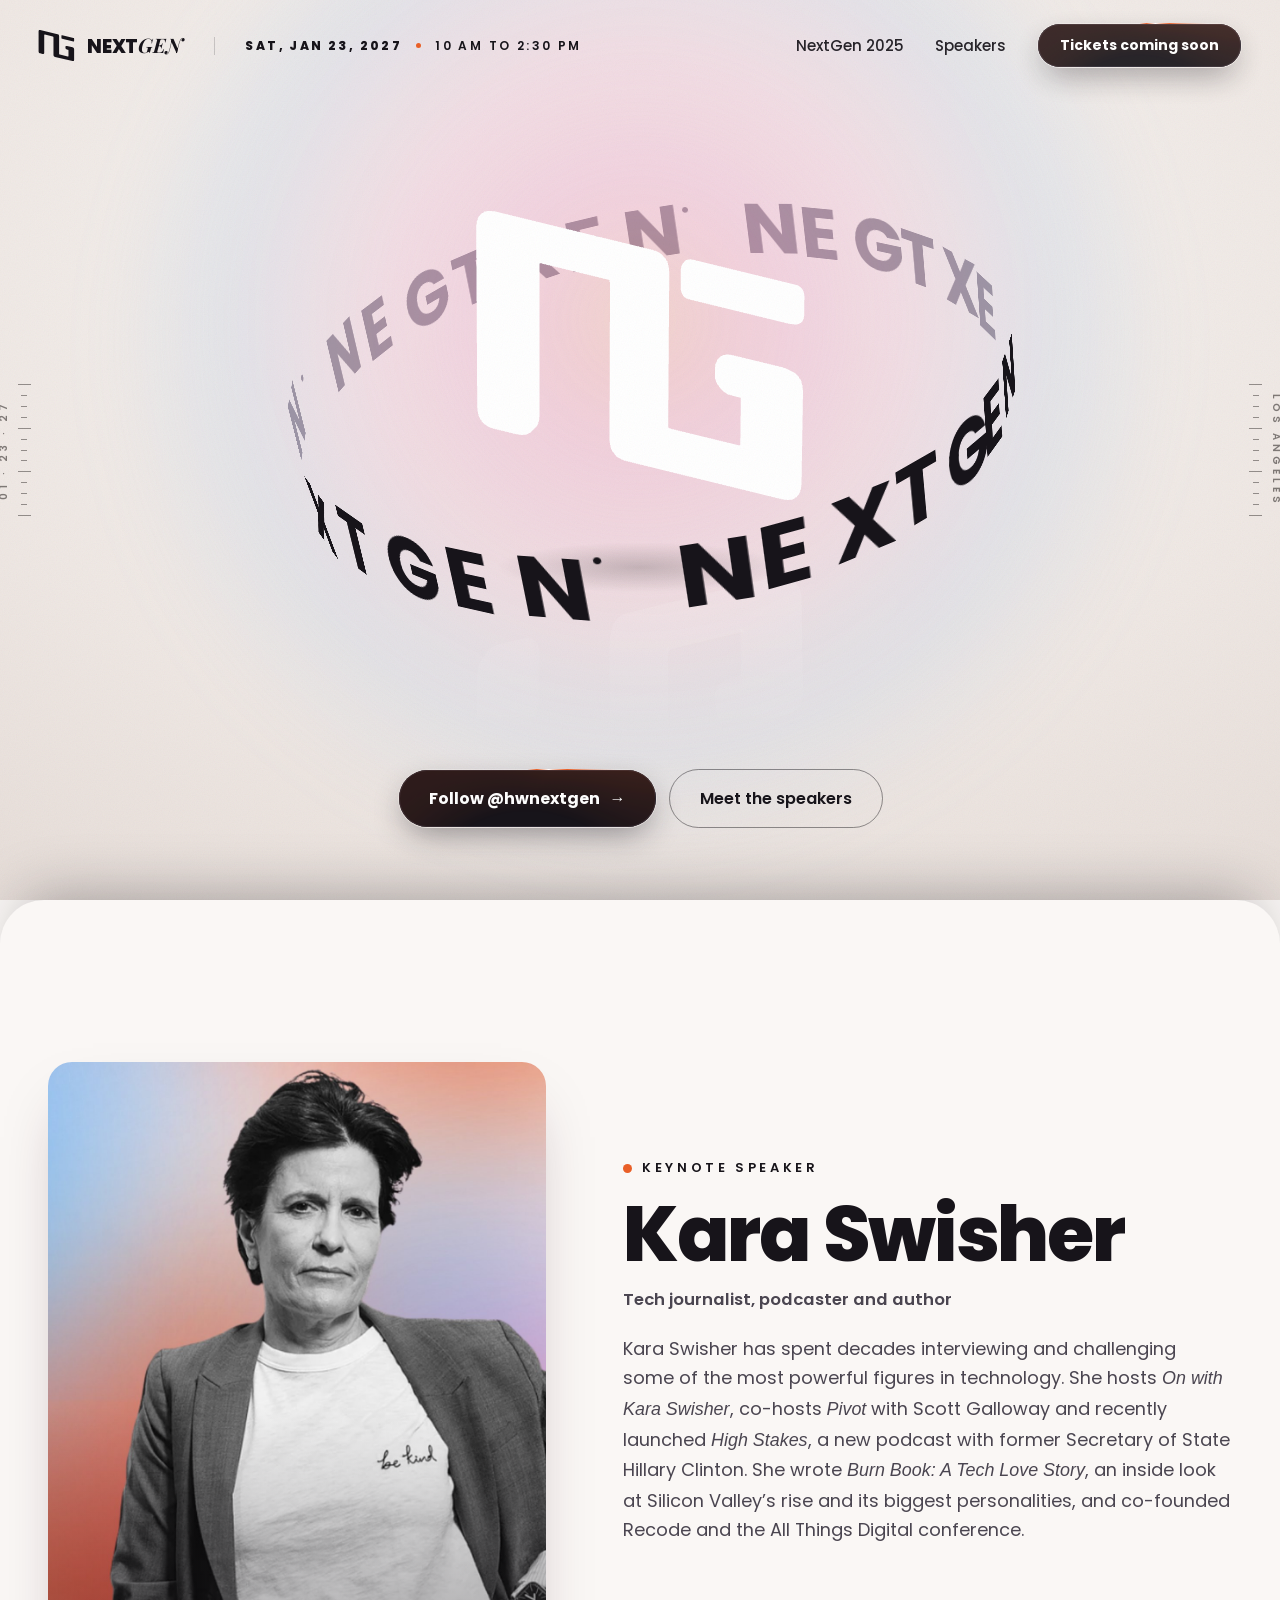
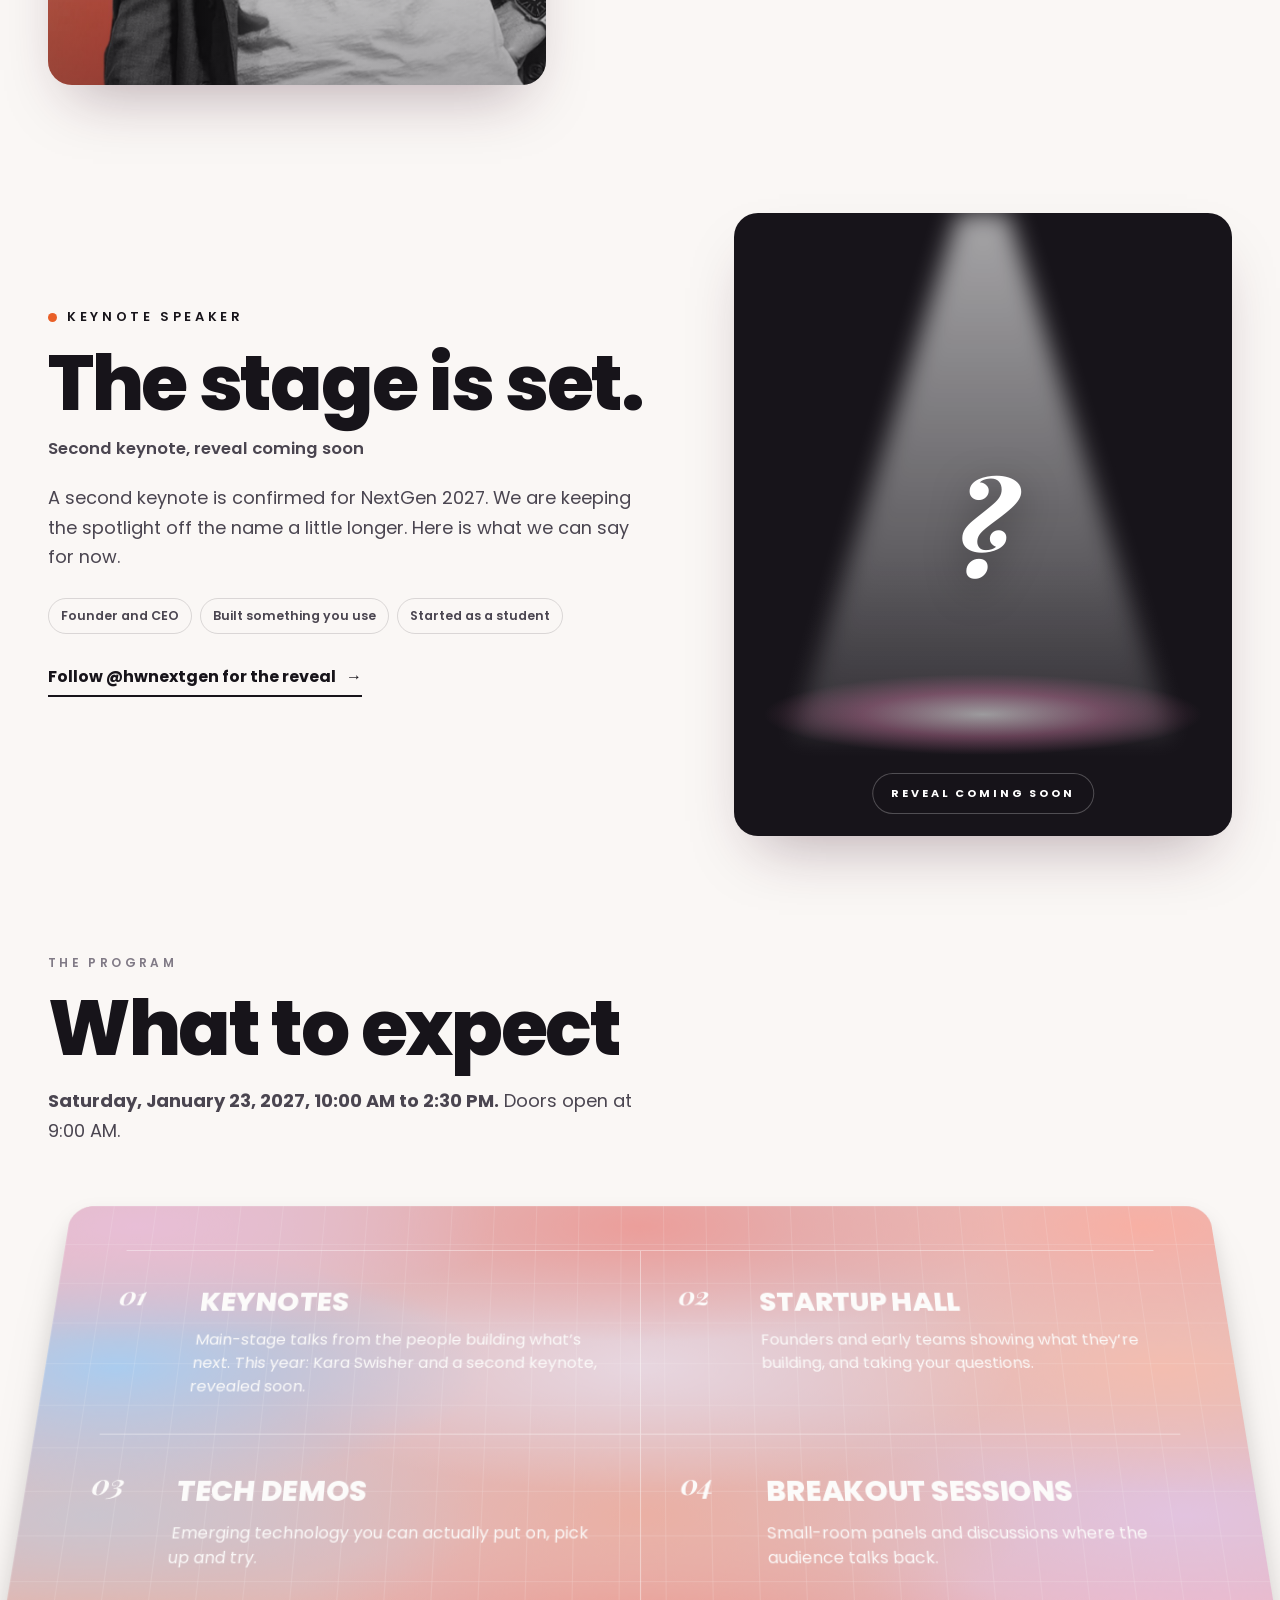
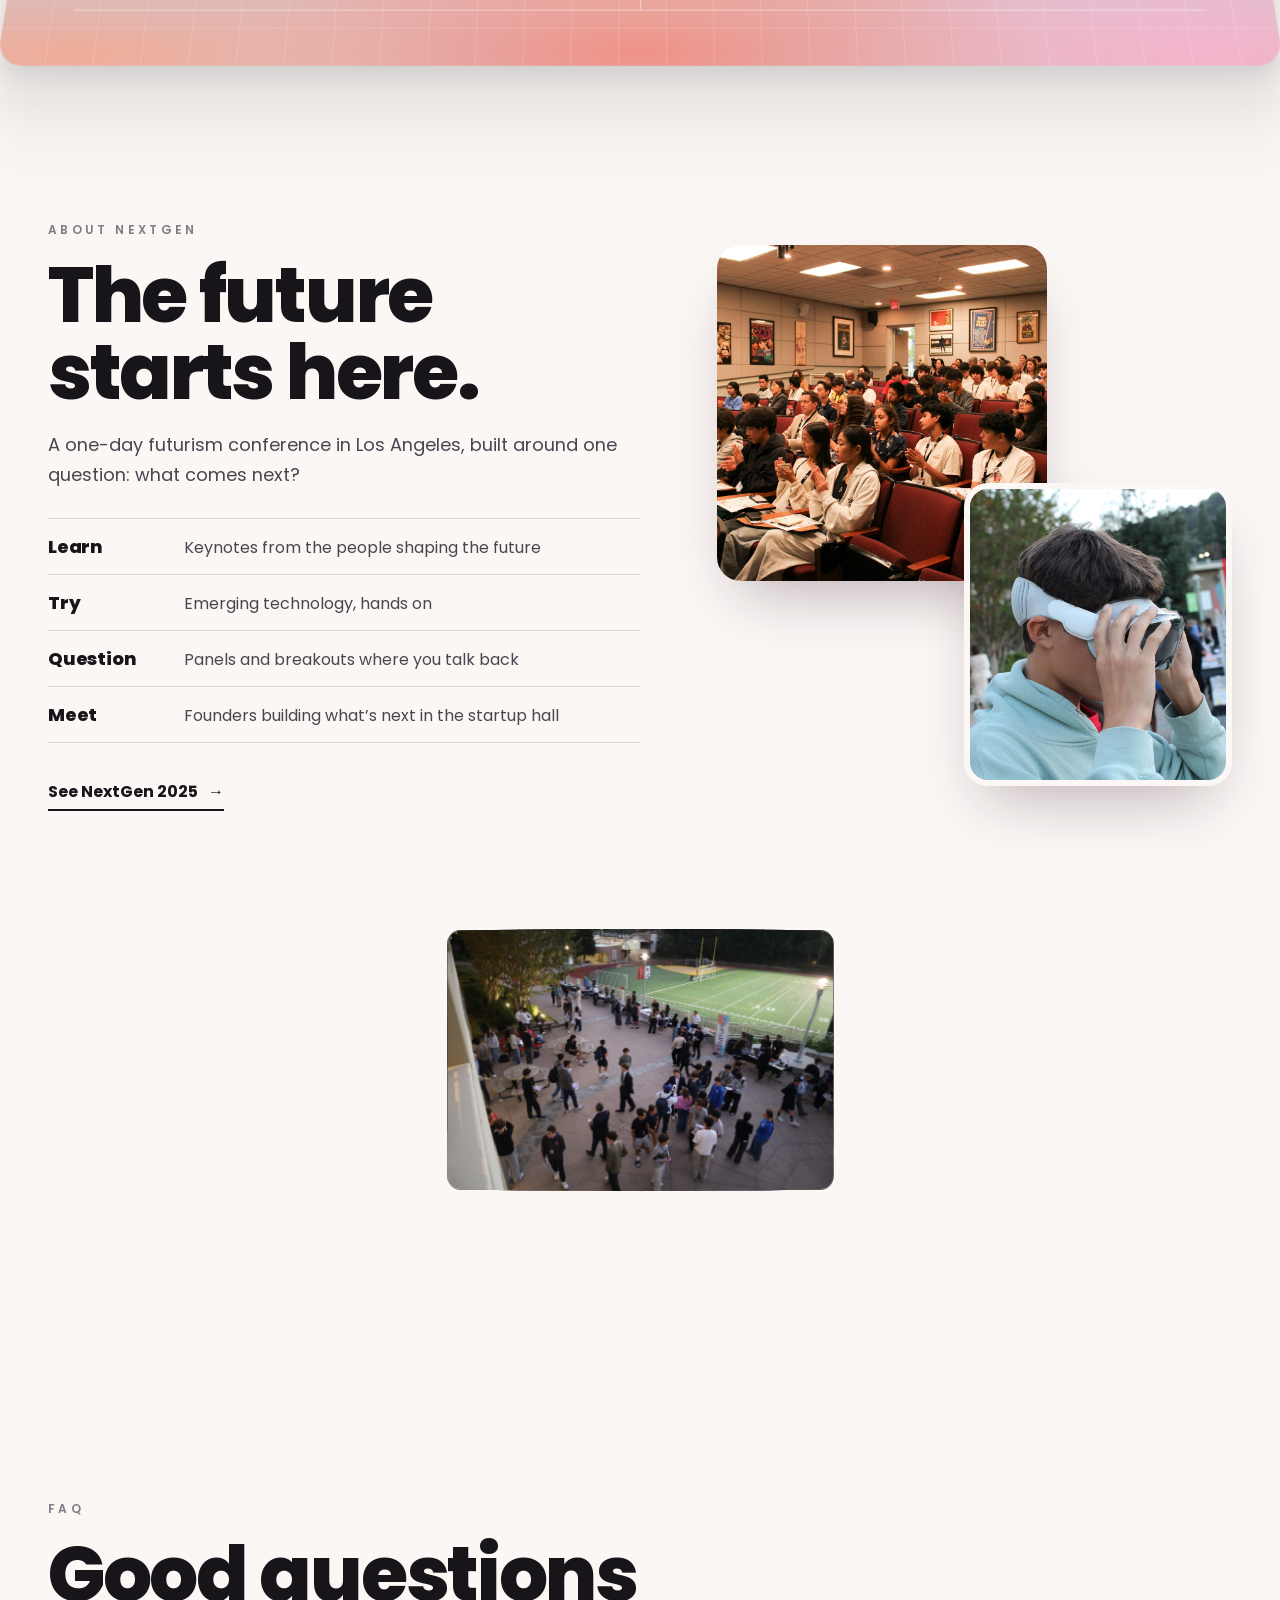
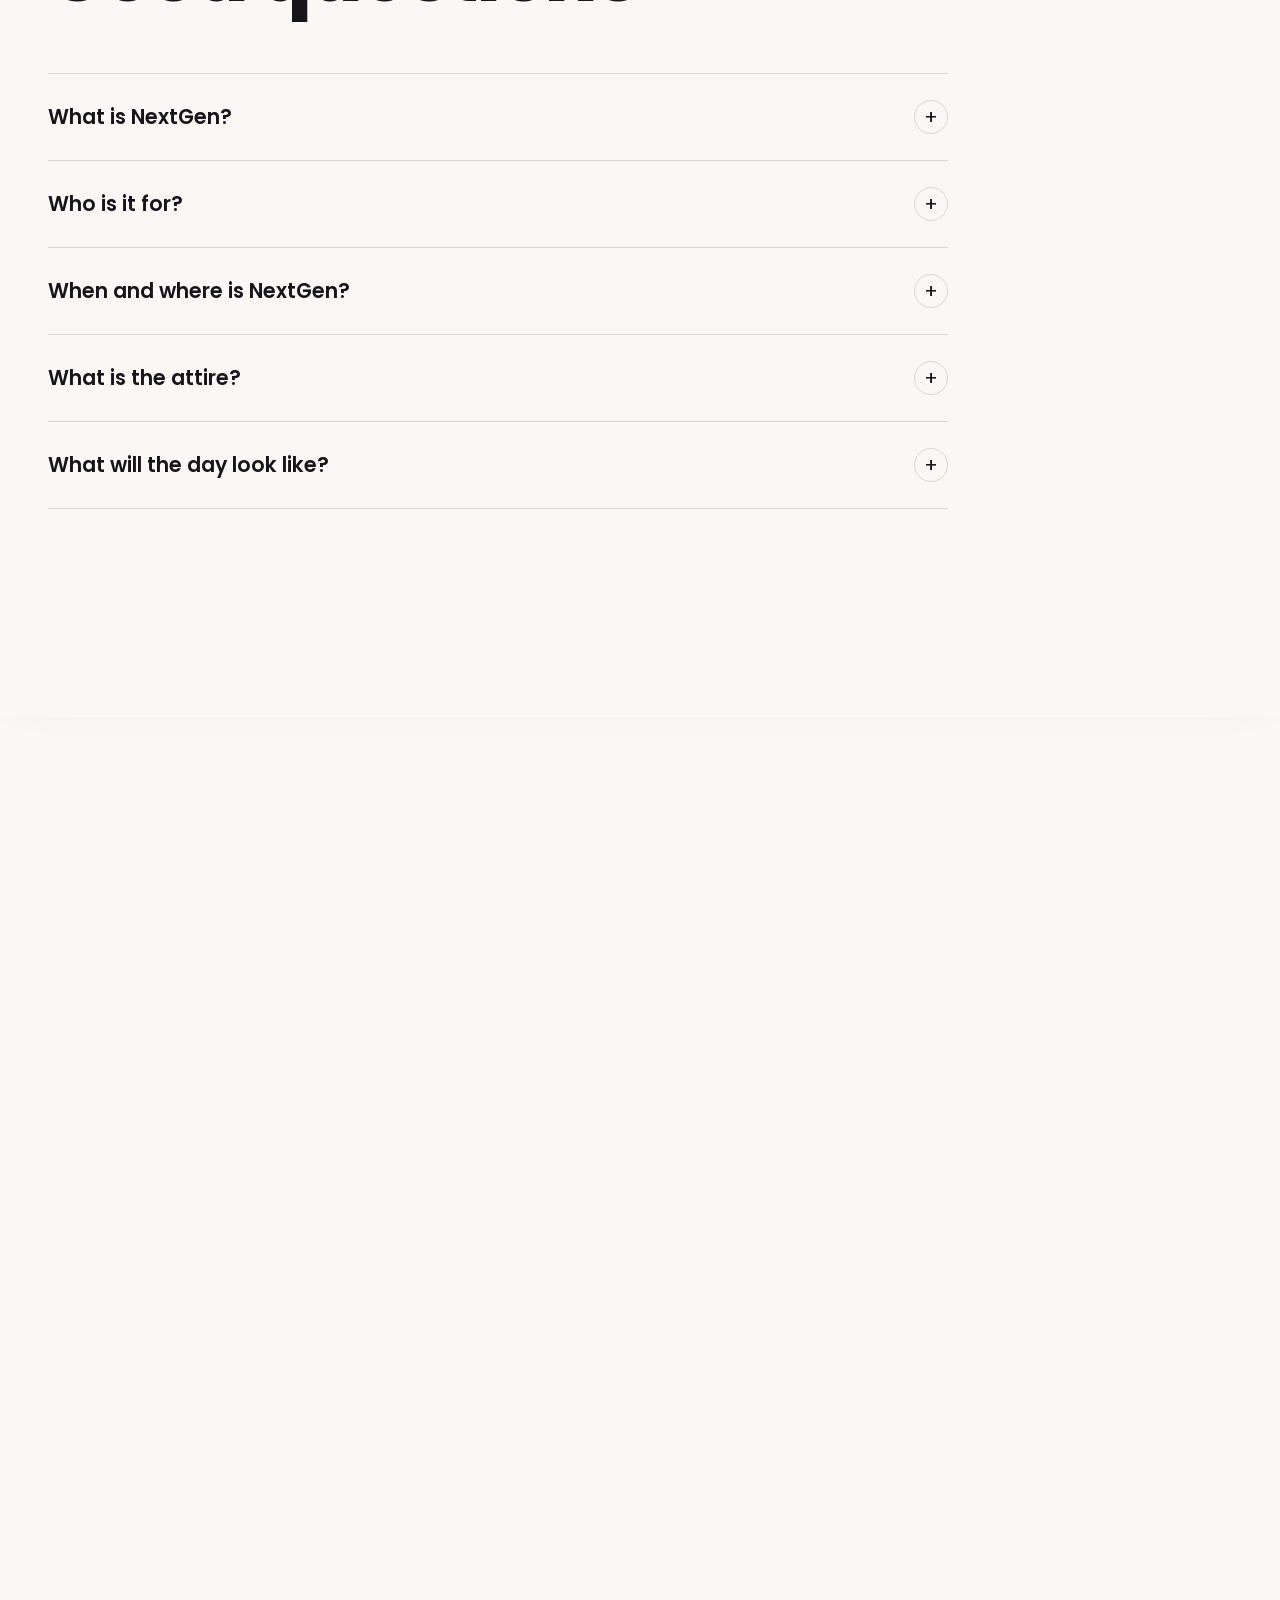
==== commit ac4d528c: "Publish site 2026-11-20 21:20 Co-Authored-By: Claude Fable 5.2 <noreply@anthropic.com>" ====
--- a/index.html
+++ b/index.html
@@ -78,6 +78,11 @@
     transition: transform .5s cubic-bezier(.2,.8,.2,1), padding .4s ease, background .4s ease, color .4s ease, box-shadow .4s ease;
   }
   .nav.scrolled { color: var(--ink); background: rgba(250,247,245,0.82); backdrop-filter: blur(16px) saturate(1.2); -webkit-backdrop-filter: blur(16px) saturate(1.2); padding: 11px clamp(20px, 3vw, 44px); box-shadow: 0 1px 0 rgba(23,20,26,0.08), 0 12px 30px -20px rgba(23,20,26,0.35); }
+  /* date and time, beside the logo so they follow the page (Nov 20, 2026) */
+  .navwhen { margin: 0 auto 0 clamp(18px, 2.4vw, 34px); padding-left: clamp(18px, 2.4vw, 34px); border-left: 1px solid rgba(23,20,26,0.18); display: flex; align-items: center; white-space: nowrap; font-size: 12px; font-weight: 600; letter-spacing: 0.2em; text-transform: uppercase; }
+  .navwhen b { font-weight: 800; }
+  .navwhen i { width: 5px; height: 5px; border-radius: 50%; background: var(--orange); margin: 0 14px; }
+  @media (max-width: 1040px) { .navwhen { display: none; } }
   .nav .pill { font-size: 15px; padding: 13px 24px; background: var(--ink); color: #fff; box-shadow: 0 6px 24px rgba(23,20,26,0.16); }
   .nav.scrolled .pill:not(.cta) { background: var(--ink); color: #fff; box-shadow: none; padding: 10px 18px; font-size: 14px; }
   .nav.scrolled .logo svg { width: 30px; height: 30px; }
@@ -208,17 +213,17 @@
   .hero-foot {
     position: absolute; left: 0; right: 0; bottom: 0; z-index: 40;
     display: grid; grid-template-columns: 1fr; justify-items: center; align-items: end; gap: 24px;
-  }
-  .hero-when { position: absolute; left: 0; right: 0; top: clamp(84px, 11.5vh, 118px); z-index: 40; text-align: center; font-size: clamp(14px, 1.2vw, 18px); font-weight: 600; letter-spacing: 0.01em; color: var(--ink); }
-  .hero-when b { font-weight: 800; }
-  .hero-when > span::before { content: '\00b7'; margin: 0 12px; opacity: 0.45; }
-  @media (max-width: 640px) { .hero-when { top: 96px; font-size: 14.5px; line-height: 1.5; } .hero-when b { display: block; } .hero-when > span::before { content: none; } .hero-when > span:last-child { display: none; }
     padding: 0 clamp(20px, 3vw, 44px) clamp(40px, 8vh, 84px);
   }
   .hero-date .kick { font-size: 13px; font-weight: 600; letter-spacing: 0.28em; opacity: 0.9; }
   .hero-date .big { font-weight: 800; font-size: clamp(24px, 2.9vw, 40px); line-height: 1.1; margin-top: 6px; letter-spacing: -0.01em; }
   .hero-date .big .it { font-weight: 700; }
   .hero-cta { display: flex; gap: 12px; justify-content: center; }
+  /* narrow screens only: the nav bar has no room for the date there, so it sits as one small line under the bar */
+  .hero-when { display: none; position: absolute; left: 0; right: 0; top: 92px; z-index: 40; justify-content: center; align-items: center; white-space: nowrap; font-size: 11px; font-weight: 600; letter-spacing: 0.18em; text-transform: uppercase; color: var(--ink); }
+  .hero-when b { font-weight: 800; }
+  .hero-when i { width: 5px; height: 5px; border-radius: 50%; background: var(--orange); margin: 0 10px; }
+  @media (max-width: 1040px) { .hero-when { display: flex; } }
   .countdown { justify-self: end; text-align: right; }
   .countdown .nums { display: flex; gap: 18px; justify-content: flex-end; }
   .countdown .n { font-weight: 800; font-size: clamp(24px, 2.6vw, 37px); line-height: 1; font-variant-numeric: tabular-nums; }
@@ -513,6 +518,7 @@
       <svg viewBox="-2 -2 126 110" aria-hidden="true"><path fill="currentColor" d="M0.0 4.5 L0.2 2.9 L0.6 1.6 L1.4 0.7 L2.4 0.1 L3.8 0.0 L5.4 0.2 L64.5 14.3 L66.1 14.9 L67.5 15.6 L68.5 16.7 L69.3 17.9 L69.7 19.4 L69.9 21.2 L69.9 80.7 L70.0 81.5 L70.2 82.2 L70.5 82.8 L71.0 83.3 L71.7 83.6 L72.4 83.9 L99.3 90.3 L100.0 90.4 L100.7 90.3 L101.2 90.1 L101.5 89.7 L101.7 89.1 L101.8 88.3 L101.8 70.3 L101.7 69.5 L101.5 68.8 L101.2 68.2 L100.7 67.7 L100.0 67.3 L99.3 67.1 L96.1 66.3 L94.7 65.9 L93.6 65.2 L92.7 64.3 L92.0 63.2 L91.6 62.0 L91.5 60.5 L91.5 58.8 L91.6 57.2 L92.1 55.9 L92.8 55.1 L93.8 54.6 L95.1 54.4 L96.7 54.7 L115.6 59.2 L117.2 59.7 L118.6 60.5 L119.6 61.5 L120.4 62.8 L120.8 64.3 L121.0 66.1 L121.0 101.7 L120.8 103.3 L120.4 104.6 L119.6 105.5 L118.6 106.1 L117.2 106.2 L115.6 106.0 L56.1 91.8 L54.5 91.3 L53.1 90.5 L52.1 89.4 L51.3 88.2 L50.9 86.7 L50.7 84.9 L50.7 25.4 L50.6 24.6 L50.4 23.9 L50.1 23.3 L49.6 22.8 L48.9 22.5 L48.2 22.2 L21.7 15.9 L21.0 15.8 L20.3 15.9 L19.8 16.1 L19.5 16.5 L19.3 17.1 L19.2 17.9 L19.2 77.4 L19.0 79.1 L18.6 80.4 L17.8 81.3 L16.8 81.8 L15.4 82.0 L13.8 81.7 L5.4 79.7 L3.8 79.2 L2.4 78.4 L1.4 77.4 L0.6 76.1 L0.2 74.6 L0.0 72.8 Z M77.8 19.9 L77.9 19.2 L78.1 18.6 L78.4 18.2 L78.8 18.0 L79.4 17.9 L80.1 18.0 L118.7 27.2 L119.4 27.4 L120.0 27.8 L120.4 28.2 L120.7 28.8 L120.9 29.4 L121.0 30.2 L121.0 37.2 L120.9 37.9 L120.7 38.4 L120.4 38.8 L120.0 39.1 L119.4 39.1 L118.7 39.0 L80.1 29.8 L79.4 29.6 L78.8 29.3 L78.4 28.8 L78.1 28.3 L77.9 27.6 L77.8 26.9 Z"/></svg>
       <span>NEXT<em>GEN</em></span>
     </a>
+    <div class="navwhen"><b>Sat, Jan 23, 2027</b><i></i>10 AM to 2:30 PM</div>
     <ul>
       <li class="hm"><a href="about.html">NextGen 2025</a></li>
       <li class="hs"><a href="speakers.html">Speakers</a></li>
@@ -533,7 +539,7 @@
 
   <h1 style="position:absolute;width:1px;height:1px;overflow:hidden;clip:rect(0 0 0 0)">NextGen Conference, January 23, 2027, Los Angeles</h1>
 
-  <div class="hero-when"><b>Saturday, January 23, 2027</b><span>10:00 AM to 2:30 PM</span><span>Los Angeles, <span class="it">CA</span></span></div>
+  <div class="hero-when"><b>Sat, Jan 23, 2027</b><i></i>10 AM to 2:30 PM</div>
   <div class="hero-foot">
     <div class="hero-cta">
       <a class="pill cta" href="https://instagram.com/hwnextgen" target="_blank" rel="noopener">Follow @hwnextgen <span class="arr">&rarr;</span></a>
